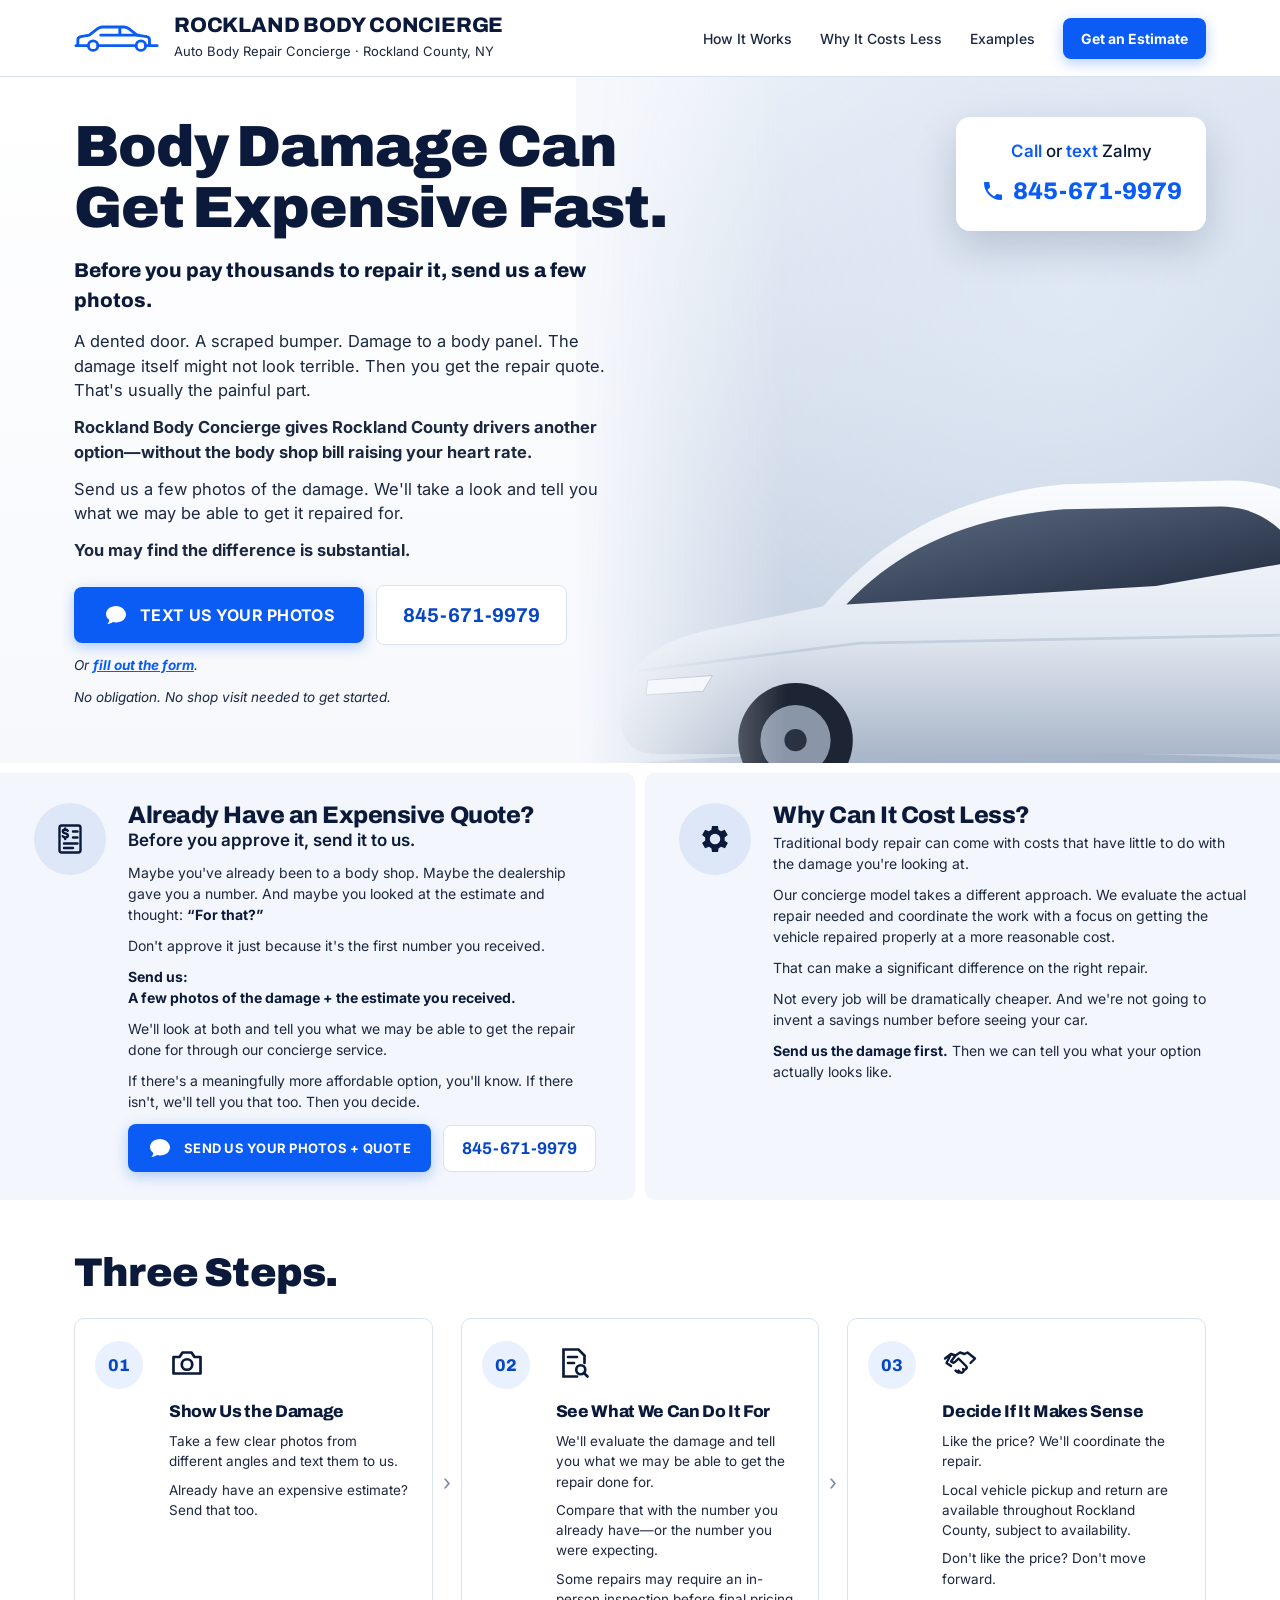
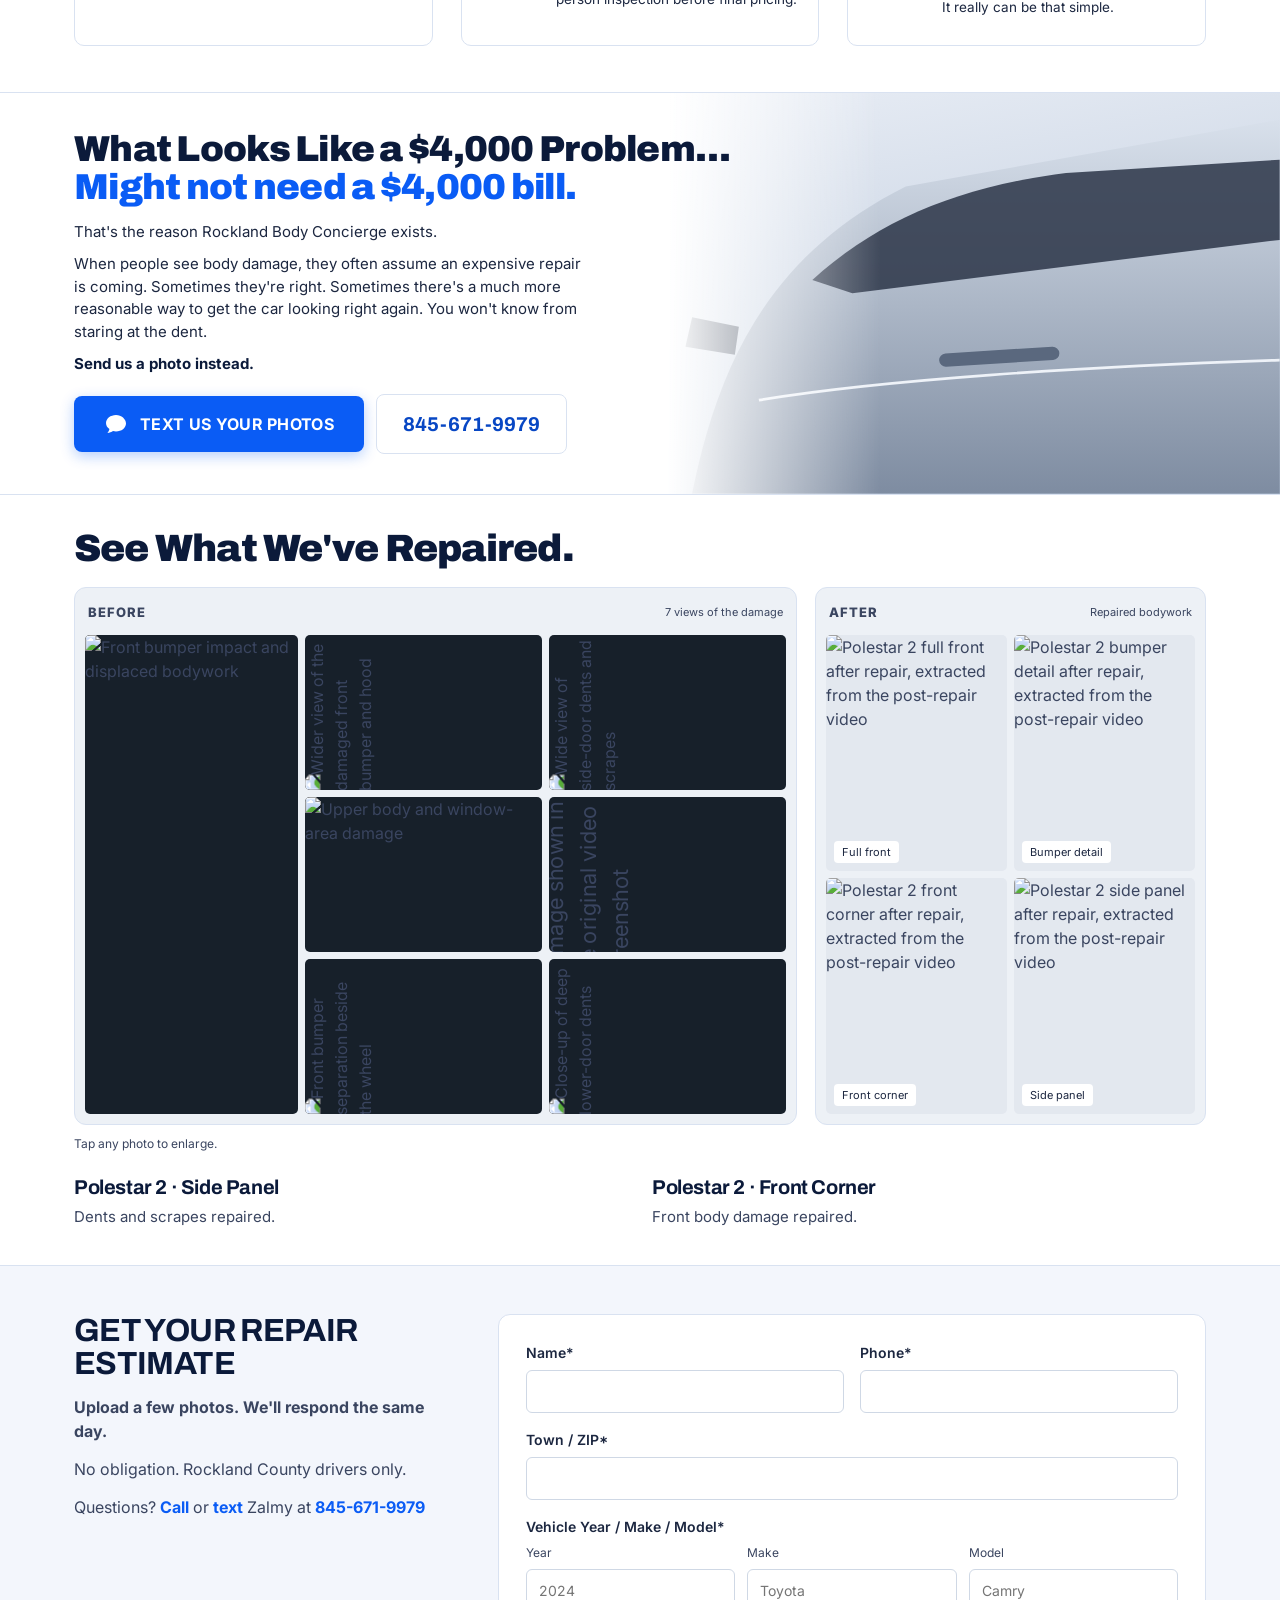
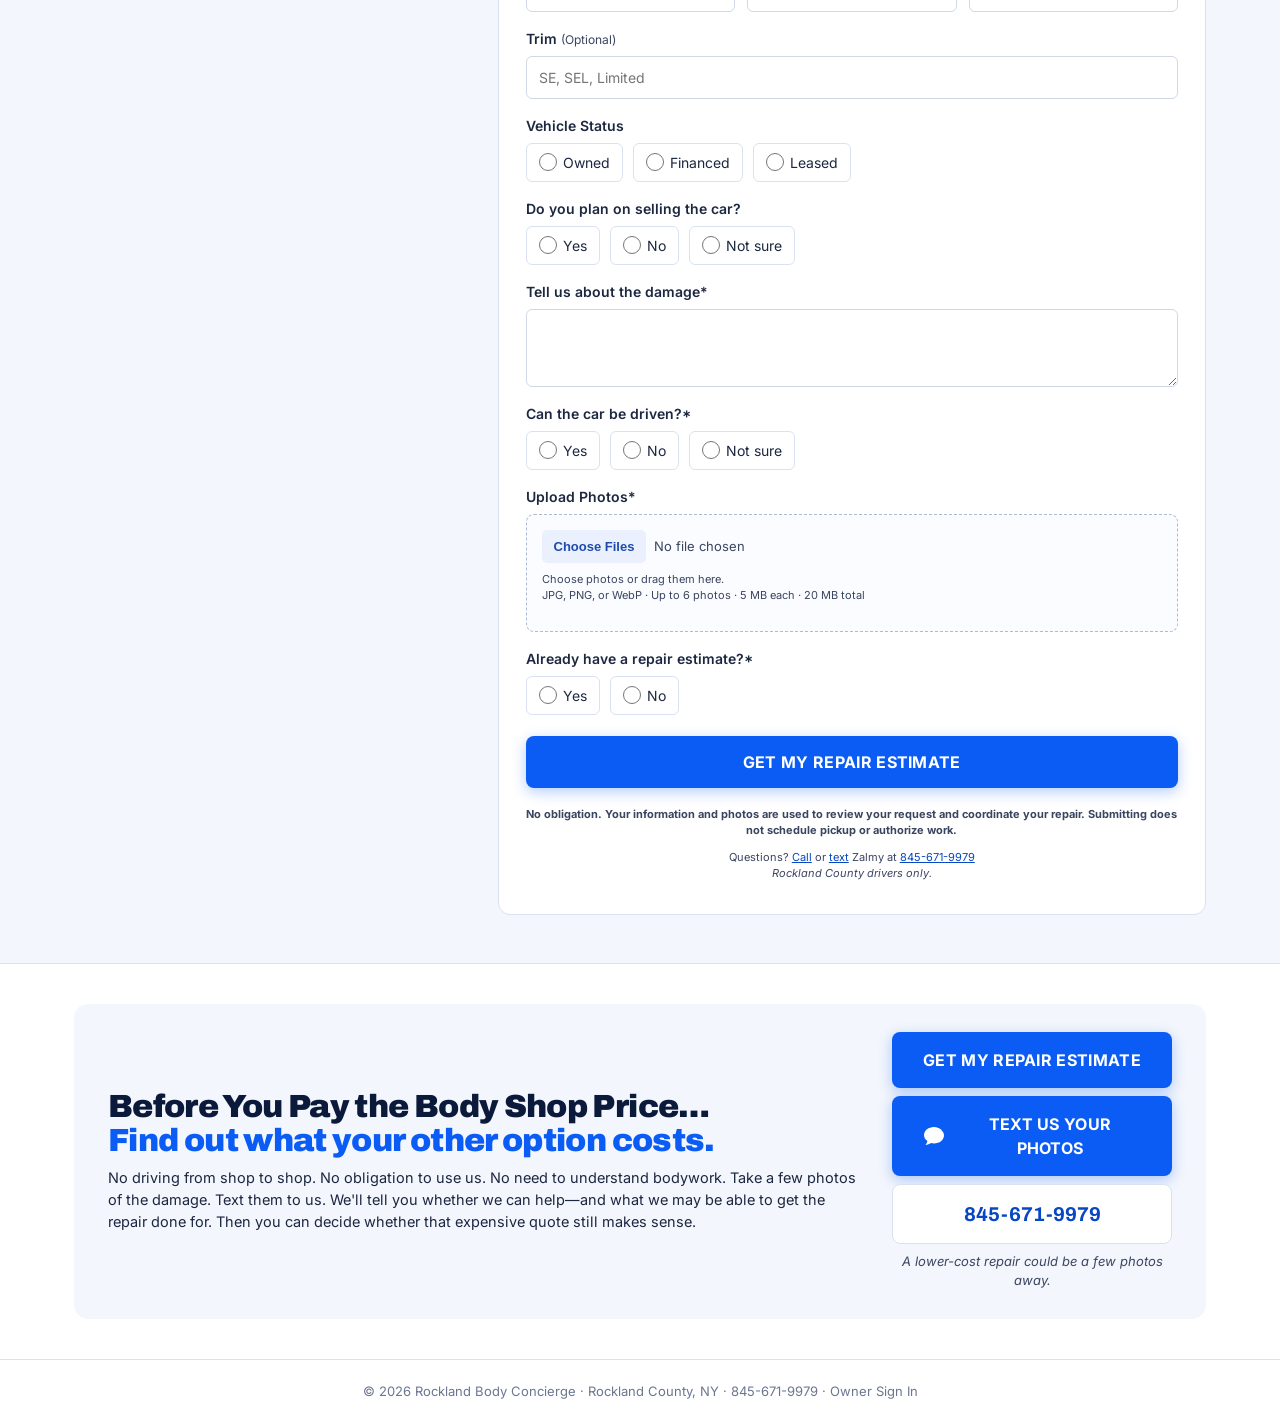
==== index.html @ a53616a2 "Add current quote, sale plans and timing, and lease end date to repair form" ====
<!doctype html>
<html lang="en">
<head>
<meta charset="utf-8">
<meta name="viewport" content="width=device-width, initial-scale=1">
<link rel="icon" type="image/svg+xml" href="/rockland-body-concierge-site/favicon.svg">
<title>Rockland Body Concierge | Auto Body Repair Concierge, Rockland County NY</title>
<meta name="description" content="Dented door or scraped bumper? Text Rockland Body Concierge a few photos and find out what your repair could cost through our concierge service. Rockland County, NY.">
<link rel="preconnect" href="https://fonts.googleapis.com">
<link href="https://fonts.googleapis.com/css2?family=Archivo:wght@700;800;900&family=Inter:wght@400;500;600;700&display=swap" rel="stylesheet">
<style>
  :root{
    --navy:#0b1a3a;
    --ink:#1c2740;
    --body:#3a4560;
    --blue:#0a5cf5;
    --blue-dark:#0847c4;
    --blue-soft:#eaf1fe;
    --panel:#f3f6fc;
    --line:#d9e2f1;
    --white:#ffffff;
    --radius:10px;
    --shadow:0 6px 24px rgba(11,26,58,.08);
  }
  *{box-sizing:border-box;margin:0;padding:0}
  html{scroll-behavior:smooth}
  body{font-family:Inter,system-ui,-apple-system,Segoe UI,Roboto,sans-serif;color:var(--body);background:var(--white);line-height:1.5;font-size:16px}
  h1,h2,h3{font-family:Archivo,Inter,sans-serif;color:var(--navy);letter-spacing:-.02em;line-height:1.05}
  a{color:inherit;text-decoration:none}
  .wrap{max-width:1180px;margin:0 auto;padding:0 24px}
  svg.i{width:1em;height:1em;flex:none}

  /* Buttons */
  .btns{display:flex;flex-wrap:wrap;gap:12px;align-items:center}
  .btn{display:inline-flex;align-items:center;justify-content:center;gap:12px;font-weight:700;border-radius:8px;transition:.15s ease;white-space:nowrap}
  .btn-primary{background:var(--blue);color:#fff;padding:16px 30px;font-size:16px;letter-spacing:.02em;text-transform:uppercase;box-shadow:0 4px 14px rgba(10,92,245,.3)}
  .btn-primary:hover{background:var(--blue-dark);transform:translateY(-1px)}
  .btn-primary svg{font-size:24px}
  .btn-ghost{background:#fff;color:var(--blue-dark);border:1.5px solid var(--line);padding:14px 26px;font-size:20px;font-family:Archivo,sans-serif}
  .btn-ghost:hover{border-color:var(--blue)}
  .btn-sm.btn-primary{padding:12px 20px;font-size:13px}
  .btn-sm.btn-ghost{padding:10px 18px;font-size:17px}

  /* Header */
  header{position:sticky;top:0;z-index:20;background:rgba(255,255,255,.96);backdrop-filter:blur(8px);border-bottom:1px solid var(--line)}
  .nav{display:flex;align-items:center;justify-content:space-between;height:76px}
  .brand{display:flex;align-items:center;gap:14px}
  .brand svg{width:86px;height:34px;color:var(--blue)}
  .brand b{display:block;font-family:Archivo,sans-serif;font-weight:800;font-size:21px;color:var(--navy);letter-spacing:-.01em;line-height:1.1}
  .brand small{font-size:13px;color:var(--ink)}
  .nav ul{display:flex;gap:28px;list-style:none;align-items:center;font-size:14px;font-weight:500;color:var(--ink)}
  .nav ul a:hover{color:var(--blue)}
  .nav .btn-primary{padding:10px 18px;font-size:14px;text-transform:none;letter-spacing:0}

  /* Hero */
  .hero{position:relative;overflow:hidden;background:linear-gradient(180deg,#fff 0%,#f6f8fc 100%)}
  .hero-art{position:absolute;inset:0 0 0 45%;background:
     radial-gradient(ellipse at 70% 30%,#dfe8f5 0%,transparent 60%),
     linear-gradient(160deg,#eef3fa 0%,#cfd9e8 55%,#b9c6d8 100%);}
  .hero-art::before{content:"";position:absolute;inset:0;background:linear-gradient(90deg,#f6f8fc 0%,rgba(246,248,252,0) 30%);z-index:2}
  .hero-art svg{position:absolute;right:-6%;bottom:-4%;width:105%;height:auto}
  .hero .wrap{position:relative;z-index:3;display:grid;grid-template-columns:1.1fr .9fr;gap:40px;padding-top:40px;padding-bottom:44px;align-items:start}
  .hero h1{font-size:clamp(38px,5vw,58px);font-weight:900;margin-bottom:16px}
  .hero .lead{font-family:Archivo,sans-serif;font-weight:800;font-size:20px;color:var(--navy);margin-bottom:14px}
  .hero p{font-size:16.5px;color:var(--ink);margin-bottom:12px;max-width:560px}
  .hero .btns{margin-top:22px}
  .fine{font-size:13.5px;font-style:italic;color:var(--body);margin-top:10px}
  .contact-card{justify-self:end;background:#fff;border-radius:14px;padding:10px 10px 18px;box-shadow:0 16px 40px rgba(11,26,58,.18);width:250px;text-align:center}
  .photo{aspect-ratio:1/1;border-radius:8px;background:linear-gradient(135deg,#e7ecf4,#cdd6e4);display:flex;align-items:center;justify-content:center;color:#7f8ca5;font-size:13px;overflow:hidden}
  .photo img{width:100%;height:100%;object-fit:cover}
  .contact-card p{margin:14px 0 2px;font-size:17px;font-weight:500;color:var(--navy)}
  .contact-card a{display:inline-flex;align-items:center;gap:8px;font-family:Archivo,sans-serif;font-weight:800;color:var(--blue);font-size:24px}

  /* Two panels */
  .duo{display:grid;grid-template-columns:1fr 1fr;gap:10px;padding:10px 0;background:#fff}
  .panel{background:var(--panel);padding:30px 34px 28px;display:grid;grid-template-columns:72px 1fr;gap:22px;border-radius:0 var(--radius) var(--radius) 0}
  .panel + .panel{border-radius:var(--radius) 0 0 var(--radius)}
  .badge{width:72px;height:72px;border-radius:50%;background:#dde7f8;display:flex;align-items:center;justify-content:center;color:var(--navy);font-size:36px}
  .panel h2{font-size:24px;font-weight:800;margin-bottom:4px}
  .panel h3{font-family:Inter,sans-serif;font-weight:600;font-size:17px;color:var(--navy);margin-bottom:12px;letter-spacing:0}
  .panel p{font-size:14px;color:var(--ink);margin-bottom:10px}
  .panel strong{color:var(--navy)}
  .panel .btns{margin-top:12px}

  /* Steps */
  .steps{padding:42px 0 46px;border-bottom:1px solid var(--line)}
  .steps h2{font-size:40px;font-weight:900;margin-bottom:24px}
  .step-row{display:grid;grid-template-columns:1fr 28px 1fr 28px 1fr;align-items:center}
  .chev{color:#7f8ca5;text-align:center;font-size:22px}
  .step{border:1.5px solid var(--line);border-radius:var(--radius);padding:22px 20px 20px;display:grid;grid-template-columns:60px 1fr;gap:14px;height:100%;background:#fff}
  .num{width:48px;height:48px;border-radius:50%;background:var(--blue-soft);color:var(--blue-dark);font-family:Archivo,sans-serif;font-weight:800;font-size:17px;display:flex;align-items:center;justify-content:center}
  .step .ico{font-size:36px;color:var(--navy);margin-bottom:8px}
  .step h3{font-size:17px;font-weight:800;margin-bottom:10px}
  .step p{font-size:13.5px;color:var(--ink);margin-bottom:8px}

  /* Big statement */
  .statement{position:relative;overflow:hidden;background:#fff}
  .statement-art{position:absolute;inset:0 0 0 52%;background:linear-gradient(170deg,#e8edf5 0%,#c7d2e2 60%,#a9b8cc 100%)}
  .statement-art::before{content:"";position:absolute;inset:0;background:linear-gradient(90deg,#fff 0%,rgba(255,255,255,0) 35%);z-index:2}
  .statement-art svg{position:absolute;right:0;bottom:0;height:100%;width:auto}
  .statement .wrap{position:relative;z-index:3;padding-top:38px;padding-bottom:40px}
  .statement h2{font-size:clamp(28px,3.4vw,36px);font-weight:900}
  .statement h2 span{display:block;color:var(--blue)}
  .statement .copy{max-width:520px;margin-top:14px}
  .statement p{font-size:15px;color:var(--ink);margin-bottom:10px}
  .statement .btns{margin-top:18px}

  /* Gallery */
  .gallery{padding:34px 0 36px;border-top:1px solid var(--line)}
  .gallery h2{font-size:38px;font-weight:900;margin-bottom:18px}
  .ba-grid{display:grid;grid-template-columns:1fr 1fr;gap:20px}
  .ba{border:1.5px solid var(--line);border-radius:var(--radius);padding:14px 14px 16px}
  .ba h3{font-family:Inter,sans-serif;font-size:15px;font-weight:700;letter-spacing:0;color:var(--navy)}
  .ba > p{font-size:14px;color:var(--ink);margin-bottom:10px}
  .ba-row{display:grid;grid-template-columns:1fr 40px 1fr;align-items:center}
  .slot{aspect-ratio:2.6/1;background:#d9dee6;border-radius:6px;display:flex;flex-direction:column;align-items:center;justify-content:center;gap:4px;color:#8a95a8;font-size:15px;letter-spacing:.05em;overflow:hidden}
  .slot svg{font-size:30px}
  .slot img{width:100%;height:100%;object-fit:cover}
  .ba-row .arrow{text-align:center;color:#7f8ca5;font-size:20px}

  /* Final CTA */
  .final{padding:0 0 40px}
  .final .box{background:var(--panel);border-radius:14px;padding:28px 34px;display:grid;grid-template-columns:1fr 280px;gap:30px;align-items:center}
  .final h2{font-size:clamp(26px,3vw,32px);font-weight:900}
  .final h2 span{display:block;color:var(--blue)}
  .final p{font-size:14.5px;color:var(--ink);margin-top:10px}
  .final .stack{display:flex;flex-direction:column;gap:8px;text-align:center}
  .final .stack .btn{width:100%}
  .final .stack small{font-style:italic;font-size:13px}

  footer{border-top:1px solid var(--line);padding:22px 0;font-size:13px;color:#6b7690;text-align:center}

  /* Responsive */
  @media (max-width:960px){
    .nav ul li:not(:last-child){display:none}
    .hero .wrap{grid-template-columns:1fr}
    .hero-art{inset:auto 0 0 0;height:300px;opacity:.6}
    .contact-card{justify-self:start;display:grid;grid-template-columns:110px 1fr;gap:14px;width:100%;max-width:420px;text-align:left;align-items:center;padding:10px}
    .contact-card p{margin-top:0}
    .duo{grid-template-columns:1fr}
    .panel,.panel + .panel{border-radius:var(--radius)}
    .step-row{grid-template-columns:1fr;gap:12px}
    .chev{transform:rotate(90deg)}
    .statement-art{opacity:.35;inset:0}
    .ba-grid{grid-template-columns:1fr}
    .final .box{grid-template-columns:1fr}
  }
  @media (max-width:560px){
    .wrap{padding:0 16px}
    .brand svg{width:56px}
    .brand b{font-size:17px}
    .brand small{font-size:11.5px}
    .panel{grid-template-columns:1fr;padding:24px 20px}
    .btns .btn{width:100%}
    .steps h2,.gallery h2{font-size:32px}
  }
.repair-frames{display:grid;grid-template-columns:1.85fr 1fr;gap:18px;align-items:stretch}.collage-frame{border:1px solid var(--line);border-radius:12px;overflow:hidden;background:#edf1f6;padding:10px}.frame-heading{display:flex;justify-content:space-between;align-items:center;padding:5px 3px 13px;font-size:13px;font-weight:800;letter-spacing:1px}.frame-heading span{font-size:11px;letter-spacing:0;font-weight:400;color:var(--body)}.damage-collage{display:grid;grid-template-columns:.9fr 1fr 1fr;grid-template-rows:repeat(3,155px);gap:7px}.damage-tile{display:block;position:relative;overflow:hidden;border-radius:5px;background:#17202a;container-type:size}.damage-tile img{width:100%;height:100%;object-fit:cover;display:block}.damage-main{grid-row:span 3}.damage-main img{object-position:center top}.sideways img{position:absolute;width:100cqh;height:100cqw;max-width:none;left:50%;top:50%;transform:translate(-50%,-50%) rotate(-90deg);object-fit:contain}.screenshot-tile img{object-fit:cover;transform:translate(-50%,-50%) rotate(-90deg) scale(1.36)}.after-collage{display:grid;grid-template-columns:1fr 1fr;grid-template-rows:1fr 1fr;gap:7px;height:479px}.after-tile{display:block;position:relative;min-height:0;overflow:hidden;border-radius:5px;background:#e3e8ef}.after-tile img{display:block;width:100%;height:100%;object-fit:contain}.after-tile span{position:absolute;bottom:8px;left:8px;background:#fff;padding:3px 8px;font-size:11px;border-radius:4px;color:var(--ink)}.gallery-tip{font-size:12px;margin:8px 0 0;color:var(--body)}
@media(max-width:800px){.repair-frames{grid-template-columns:1fr}.damage-collage{grid-template-rows:repeat(3,150px)}.after-collage{grid-template-columns:repeat(4,1fr);grid-template-rows:1fr;height:280px}}
@media(max-width:480px){.repair-frames{gap:12px}.collage-frame{padding:7px}.frame-heading{font-size:12px}.frame-heading span{font-size:10px}.damage-collage{grid-template-columns:.9fr 1fr;grid-template-rows:repeat(4,130px);gap:5px}.damage-main{grid-row:span 2}.after-collage{grid-template-columns:1fr 1fr;grid-template-rows:1fr 1fr;height:460px;gap:5px}}

.contact-card{padding:22px 18px;align-self:start}.contact-card .contact-action{display:inline;font-family:inherit;font-size:inherit;font-weight:600;color:var(--blue)}.contact-card p{margin:0 0 8px}.btn{white-space:normal;text-align:center}html{scroll-padding-top:90px}a:focus-visible{outline:3px solid #8bb5ff;outline-offset:4px}.gallery-tip{margin-top:10px}.hero .fine{font-size:13.5px}@media(max-width:960px){.contact-card{display:block;width:auto;max-width:100%;padding:16px 20px}}@media(max-width:560px){.nav{height:auto;min-height:76px;gap:10px;padding-top:12px;padding-bottom:12px}.nav .btn-primary{padding:9px 12px;font-size:12px}.brand{gap:8px}.brand b{font-size:15px}.brand small{font-size:10px}.brand svg{width:42px;flex-shrink:0}.hero-art{opacity:.2}.hero .wrap{gap:20px}}
.estimate-section{background:var(--panel);border-top:1px solid var(--line);border-bottom:1px solid var(--line);padding:35px 0}.estimate-section .form-layout{display:grid;grid-template-columns:.7fr 1.3fr;gap:42px;align-items:start}.estimate-section .form-intro{position:sticky;top:25px}.estimate-section .form-intro h2{font-size:32px}.estimate-section .form-intro a{color:var(--blue);font-weight:700}.estimate-section .form-card{background:#fff;border:1px solid var(--line);border-radius:12px;padding:27px}.estimate-section .grid{display:grid;grid-template-columns:1fr 1fr;gap:16px}.estimate-section .vehicle-grid{display:grid;grid-template-columns:1fr 1fr 1fr;gap:12px}.estimate-section .field{margin-bottom:16px}.estimate-section .grid .field,.estimate-section .vehicle-grid .field{margin:0}.estimate-section label,.estimate-section .field-label,.estimate-section legend{display:block;font-size:14px;font-weight:600;margin:0 0 7px;color:var(--ink)}.estimate-section .optional{font-size:12px;color:var(--body);font-weight:400}.estimate-section input[type=text],.estimate-section input[type=tel],.estimate-section input[type=number],.estimate-section textarea{display:block;width:100%;padding:10px 12px;border:1px solid #cfd8e5;border-radius:6px;background:white;font:inherit;font-size:14px;min-height:42px}.estimate-section textarea{resize:vertical;min-height:78px}.estimate-section fieldset{border:0;padding:0;margin:16px 0}.estimate-section .status{display:flex;gap:10px;flex-wrap:wrap}.estimate-section .status label{display:flex;align-items:center;gap:6px;border:1px solid var(--line);border-radius:6px;padding:8px 12px;font-weight:400;margin:0}.estimate-section .status input{accent-color:var(--blue)}.estimate-section .separator{height:1px;background:var(--line);margin:21px 0}.estimate-section .upload{border:1px dashed #acbcd4;border-radius:8px;padding:15px;background:#fafcff}.estimate-section .upload input{font:inherit;font-size:13px;max-width:100%}.estimate-section .upload input::file-selector-button{background:#eaf0fe;border:0;border-radius:5px;padding:9px 12px;color:#1d4cac;font-weight:700;cursor:pointer;margin-right:8px}.estimate-section .upload.dragging{background:#eaf0fe;border-color:var(--blue)}.estimate-section .upload .note{font-size:11px;margin-top:8px}.estimate-section .photo-preview{display:flex;gap:8px;flex-wrap:wrap;margin-top:12px}.estimate-section .photo-preview img{width:70px;height:60px;object-fit:cover;border-radius:5px}.estimate-section .form-card .btn{width:100%;margin:5px 0 8px}.estimate-section .privacy{text-align:center;font-size:11px;line-height:1.5;margin:5px 0}.estimate-section .error{color:#ac2323;font-size:13px}.estimate-section .preview-feedback{padding:14px;background:#eaf0fe;color:#234779;border-radius:7px;font-size:14px;margin-top:14px}
[hidden]{display:none!important}
.estimate-section{margin:0 0 40px;padding:48px 0}
.estimate-section .form-intro{top:100px}
.estimate-section .form-intro p{margin:14px 0}
.estimate-section .form-card{min-width:0}
.estimate-section .preview-feedback{margin:0 0 22px;line-height:1.6}
.estimate-section .preview-feedback a{text-decoration:underline}
.estimate-section .btn{border:0;cursor:pointer;font-family:inherit}
.estimate-section .privacy{margin-top:10px}
.estimate-section .privacy a{color:var(--blue-dark);text-decoration:underline}
.estimate-section input:focus-visible,.estimate-section textarea:focus-visible,.estimate-section button:focus-visible{outline:3px solid #8bb5ff;outline-offset:3px}
.estimate-section .status input{width:18px;height:18px}
@media(max-width:800px){.estimate-section .form-layout{grid-template-columns:1fr;gap:24px}.estimate-section .form-intro{position:static}.estimate-section .form-card{padding:22px}}
@media(max-width:480px){.estimate-section .grid,.estimate-section .vehicle-grid{grid-template-columns:1fr}.estimate-section .form-card{padding:18px}.estimate-section .form-intro h2{font-size:28px}}

.honeypot{position:absolute;left:-10000px;width:1px;height:1px;overflow:hidden}.estimate-section button:disabled{opacity:.65;cursor:wait}.estimate-section .preview-feedback.success{background:#e8f5eb;color:#194c29}
.repair-captions{display:grid;grid-template-columns:1fr 1fr;gap:24px;margin-top:24px}.repair-captions h3{font-size:20px;margin-bottom:8px}.repair-captions p{font-size:15px}@media(max-width:560px){.repair-captions{grid-template-columns:1fr;gap:18px}}
.estimate-section input[type=date]{display:block;width:100%;padding:10px 12px;border:1px solid #cfd8e5;border-radius:6px;background:white;font:inherit;font-size:14px;min-height:42px}
</style>
</head>
<body>

<!-- Reusable icons -->
<svg width="0" height="0" style="position:absolute" aria-hidden="true">
  <symbol id="chat" viewBox="0 0 24 24"><path fill="currentColor" d="M12 3C6.5 3 2 6.6 2 11c0 2.4 1.3 4.6 3.4 6.1-.2 1.4-.9 2.8-2 3.9 2.2 0 4.2-.8 5.6-1.9 1 .3 2 .4 3 .4 5.5 0 10-3.6 10-8S17.5 3 12 3z"/><circle cx="8" cy="11" r="1.3" fill="#fff"/><circle cx="12" cy="11" r="1.3" fill="#fff"/><circle cx="16" cy="11" r="1.3" fill="#fff"/></symbol>
  <symbol id="phone" viewBox="0 0 24 24"><path fill="currentColor" d="M6.6 10.8c1.4 2.8 3.8 5.1 6.6 6.6l2.2-2.2c.3-.3.7-.4 1-.2 1.1.4 2.3.6 3.6.6.6 0 1 .4 1 1V20c0 .6-.4 1-1 1C10.6 21 3 13.4 3 4c0-.6.4-1 1-1h3.5c.6 0 1 .4 1 1 0 1.3.2 2.5.6 3.6.1.3 0 .7-.2 1L6.6 10.8z"/></symbol>
  <symbol id="img" viewBox="0 0 24 24"><rect x="3" y="4" width="18" height="16" rx="1.5" fill="none" stroke="currentColor" stroke-width="1.8"/><circle cx="8.5" cy="9.5" r="1.8" fill="currentColor"/><path d="M4 18l5-5 3 3 3-4 5 6" fill="none" stroke="currentColor" stroke-width="1.8" stroke-linejoin="round"/></symbol>
</svg>

<header>
  <div class="wrap nav">
    <a href="#top" class="brand" aria-label="Rockland Body Concierge home">
      <svg viewBox="0 0 90 34" fill="none" stroke="currentColor" stroke-width="3" stroke-linecap="round" stroke-linejoin="round"><path d="M4 24v-5c0-2 1-3 3-3.5l9-1.5 9-7c1.5-1 3-1.5 5-1.5h22c2 0 3.5.5 5 1.5l9 7 10 1.5c2 .3 3 1.5 3 3.5v5"/><path d="M28 14h40M48 7v7"/><circle cx="20" cy="25" r="5"/><circle cx="70" cy="25" r="5"/><path d="M25 25h40M2 25h13M75 25h12"/></svg>
      <span><b>ROCKLAND BODY CONCIERGE</b><small>Auto Body Repair Concierge · Rockland County, NY</small></span>
    </a>
    <ul>
      <li><a href="#how">How It Works</a></li>
      <li><a href="#why">Why It Costs Less</a></li>
      <li><a href="#examples">Examples</a></li>
      <li><a class="btn btn-primary" href="#estimate">Get an Estimate</a></li>
    </ul>
  </div>
</header>

<main id="top">
  <!-- HERO -->
  <section class="hero">
    <div class="hero-art" aria-hidden="true">
      <svg viewBox="0 0 800 460">
        <defs>
          <linearGradient id="body" x1="0" y1="0" x2="0" y2="1"><stop offset="0" stop-color="#fbfcfe"/><stop offset=".55" stop-color="#e3e9f2"/><stop offset="1" stop-color="#aab7c9"/></linearGradient>
          <linearGradient id="glass" x1="0" y1="0" x2="1" y2="1"><stop offset="0" stop-color="#5d6c84"/><stop offset="1" stop-color="#1d273a"/></linearGradient>
        </defs>
        <ellipse cx="430" cy="440" rx="420" ry="22" fill="#7f8ca5" opacity=".35"/>
        <path d="M40 380 C40 330 70 300 140 285 L260 260 C320 190 400 140 520 128 L700 124 C760 124 800 150 820 200 L820 420 L80 420 C55 420 40 405 40 380Z" fill="url(#body)"/>
        <path d="M285 258 C340 200 410 165 520 155 L690 152 C730 152 760 175 780 210 L620 238 Z" fill="url(#glass)"/>
        <path d="M60 330 L300 300 L820 290" stroke="#c4cedd" stroke-width="3" fill="none"/>
        <circle cx="230" cy="405" r="62" fill="#1d2433"/><circle cx="230" cy="405" r="38" fill="#8a96a8"/><circle cx="230" cy="405" r="12" fill="#2a3242"/>
        <path d="M70 340 L140 335 L130 352 L68 356Z" fill="#f2f5fa" stroke="#9aa8bb"/>
      </svg>
    </div>
    <div class="wrap">
      <div>
        <h1>Body Damage Can Get Expensive Fast.</h1>
        <p class="lead">Before you pay thousands to repair it, send us a few photos.</p>
        <p>A dented door. A scraped bumper. Damage to a body panel. The damage itself might not look terrible. Then you get the repair quote. That's usually the painful part.</p>
        <p><strong>Rockland Body Concierge gives Rockland County drivers another option—without the body shop bill raising your heart rate.</strong></p>
        <p>Send us a few photos of the damage. We'll take a look and tell you what we may be able to get it repaired for.</p>
        <p><strong>You may find the difference is substantial.</strong></p>
        <div class="btns">
          <a class="btn btn-primary" href="sms:+18456719979"><svg class="i"><use href="#chat"/></svg>Text Us Your Photos</a>
          <a class="btn btn-ghost" href="tel:+18456719979">845-671-9979</a>
        </div>
        <p class="fine">Or <a href="#estimate" style="color:var(--blue);font-weight:700;text-decoration:underline">fill out the form</a>.</p>
        <p class="fine">No obligation. No shop visit needed to get started.</p>
      </div>
      <aside class="contact-card">
        <div>
          <p><a class="contact-action" href="tel:+18456719979">Call</a> or <a class="contact-action" href="sms:+18456719979">text</a> Zalmy</p>
          <a href="tel:+18456719979"><svg class="i"><use href="#phone"/></svg>845-671-9979</a>
        </div>
      </aside>
    </div>
  </section>

  <!-- TWO PANELS -->
  <section class="duo" id="why">
    <div class="panel">
      <div class="badge" aria-hidden="true">
        <svg class="i" viewBox="0 0 24 24" fill="none" stroke="currentColor" stroke-width="1.6" stroke-linecap="round"><rect x="5" y="3" width="14" height="18" rx="1.5"/><path d="M14 7h3M14 11h3M8 15h9M8 18h6"/><path d="M10.5 6.5c-.4-.6-1-.9-1.7-.9-1 0-1.6.6-1.6 1.3 0 1.8 3.4 1 3.4 2.8 0 .7-.7 1.3-1.7 1.3-.8 0-1.4-.3-1.8-.9M8.8 5v1M8.8 11v1"/></svg>
      </div>
      <div>
        <h2>Already Have an Expensive Quote?</h2>
        <h3>Before you approve it, send it to us.</h3>
        <p>Maybe you've already been to a body shop. Maybe the dealership gave you a number. And maybe you looked at the estimate and thought: <strong>“For that?”</strong></p>
        <p>Don't approve it just because it's the first number you received.</p>
        <p><strong>Send us:<br>A few photos of the damage + the estimate you received.</strong></p>
        <p>We'll look at both and tell you what we may be able to get the repair done for through our concierge service.</p>
        <p>If there's a meaningfully more affordable option, you'll know. If there isn't, we'll tell you that too. Then you decide.</p>
        <div class="btns">
          <a class="btn btn-primary btn-sm" href="sms:+18456719979"><svg class="i"><use href="#chat"/></svg>Send Us Your Photos + Quote</a>
          <a class="btn btn-ghost btn-sm" href="tel:+18456719979">845-671-9979</a>
        </div>
      </div>
    </div>
    <div class="panel">
      <div class="badge" aria-hidden="true">
        <svg class="i" viewBox="0 0 24 24"><path fill="currentColor" d="M19.4 13a7.5 7.5 0 0 0 0-2l2.1-1.6-2-3.5-2.5 1a7.3 7.3 0 0 0-1.7-1L15 3.3h-4l-.4 2.6a7.3 7.3 0 0 0-1.7 1l-2.5-1-2 3.5L6.5 11a7.5 7.5 0 0 0 0 2l-2.1 1.6 2 3.5 2.5-1c.5.4 1.1.7 1.7 1l.4 2.6h4l.4-2.6c.6-.3 1.2-.6 1.7-1l2.5 1 2-3.5L19.4 13zM13 15.5a3.5 3.5 0 1 1 0-7 3.5 3.5 0 0 1 0 7z" transform="translate(-1 0)"/></svg>
      </div>
      <div>
        <h2>Why Can It Cost Less?</h2>
        <p>Traditional body repair can come with costs that have little to do with the damage you're looking at.</p>
        <p>Our concierge model takes a different approach. We evaluate the actual repair needed and coordinate the work with a focus on getting the vehicle repaired properly at a more reasonable cost.</p>
        <p>That can make a significant difference on the right repair.</p>
        <p>Not every job will be dramatically cheaper. And we're not going to invent a savings number before seeing your car.</p>
        <p><strong>Send us the damage first.</strong> Then we can tell you what your option actually looks like.</p>
      </div>
    </div>
  </section>

  <!-- STEPS -->
  <section class="steps" id="how">
    <div class="wrap">
      <h2>Three Steps.</h2>
      <div class="step-row">
        <div class="step">
          <div class="num">01</div>
          <div>
            <div class="ico"><svg class="i" viewBox="0 0 24 24" fill="none" stroke="currentColor" stroke-width="1.8" stroke-linejoin="round"><path d="M3 8h4l2-3h6l2 3h4v11H3z"/><circle cx="12" cy="13" r="3.5"/></svg></div>
            <h3>Show Us the Damage</h3>
            <p>Take a few clear photos from different angles and text them to us.</p>
            <p>Already have an expensive estimate? Send that too.</p>
          </div>
        </div>
        <div class="chev" aria-hidden="true">›</div>
        <div class="step">
          <div class="num">02</div>
          <div>
            <div class="ico"><svg class="i" viewBox="0 0 24 24" fill="none" stroke="currentColor" stroke-width="1.8" stroke-linecap="round"><path d="M14 21H5V3h10l4 4v5"/><path d="M8 8h6M8 12h4"/><circle cx="16.5" cy="16.5" r="3"/><path d="M18.7 18.7L21 21"/></svg></div>
            <h3>See What We Can Do It For</h3>
            <p>We'll evaluate the damage and tell you what we may be able to get the repair done for.</p>
            <p>Compare that with the number you already have—or the number you were expecting.</p>
            <p>Some repairs may require an in-person inspection before final pricing.</p>
          </div>
        </div>
        <div class="chev" aria-hidden="true">›</div>
        <div class="step">
          <div class="num">03</div>
          <div>
            <div class="ico"><svg class="i" viewBox="0 0 24 24" fill="none" stroke="currentColor" stroke-width="1.6" stroke-linejoin="round" stroke-linecap="round"><path d="M2 9l4-3 3 1 3-2 3 1 2-1 5 4-3 3"/><path d="M6 6l-3 6 3 2M9 7l-3 4c1 1 2 1 3 0l2-2 5 5c.6.6.6 1.4 0 2s-1.4.6-2 0M14 16c.6.6.6 1.4 0 2s-1.4.6-2 0l-1-1M12 18c-.5.5-1.3.5-1.8 0L9 17"/></svg></div>
            <h3>Decide If It Makes Sense</h3>
            <p>Like the price? We'll coordinate the repair.</p>
            <p>Local vehicle pickup and return are available throughout Rockland County, subject to availability.</p>
            <p>Don't like the price? Don't move forward.</p>
            <p>It really can be that simple.</p>
          </div>
        </div>
      </div>
    </div>
  </section>

  <!-- STATEMENT -->
  <section class="statement">
    <div class="statement-art" aria-hidden="true">
      <svg viewBox="0 0 500 300" preserveAspectRatio="xMaxYMax slice">
        <defs><linearGradient id="door" x1="0" y1="0" x2="0" y2="1"><stop offset="0" stop-color="#d8e0eb"/><stop offset="1" stop-color="#7e8ca1"/></linearGradient></defs>
        <path d="M60 300 C80 200 120 120 220 70 L500 20 L500 300Z" fill="url(#door)"/>
        <path d="M150 140 C200 95 260 70 340 60 L500 50 L500 110 L180 150Z" fill="#2c3648" opacity=".85"/>
        <path d="M250 200 L330 195" stroke="#5a687e" stroke-width="10" stroke-linecap="round"/>
        <path d="M110 230 C200 215 350 205 500 200" stroke="#eef2f8" stroke-width="2" fill="none"/>
        <path d="M95 175 L60 168 L55 190 L92 196Z" fill="#3a4558"/>
      </svg>
    </div>
    <div class="wrap">
      <h2>What Looks Like a $4,000 Problem…<span>Might not need a $4,000 bill.</span></h2>
      <div class="copy">
        <p>That's the reason Rockland Body Concierge exists.</p>
        <p>When people see body damage, they often assume an expensive repair is coming. Sometimes they're right. Sometimes there's a much more reasonable way to get the car looking right again. You won't know from staring at the dent.</p>
        <p><strong style="color:var(--navy)">Send us a photo instead.</strong></p>
        <div class="btns">
          <a class="btn btn-primary" href="sms:+18456719979"><svg class="i"><use href="#chat"/></svg>Text Us Your Photos</a>
          <a class="btn btn-ghost" href="tel:+18456719979">845-671-9979</a>
        </div>
      </div>
    </div>
  </section>

  <!-- GALLERY -->
  <section class="gallery" id="examples">
    <div class="wrap">
      <h2>See What We've Repaired.</h2>
<div class="repair-frames"><div class="collage-frame"><div class="frame-heading">BEFORE <span>7 views of the damage</span></div><div class="damage-collage"><a class="damage-tile damage-main" href="/rockland-body-concierge-site/assets/repairs/polestar-before-front-impact.jpg" target="_blank" rel="noopener" aria-label="Enlarge: Front bumper impact and displaced bodywork"><img src="/rockland-body-concierge-site/assets/repairs/polestar-before-front-impact.jpg" alt="Front bumper impact and displaced bodywork" loading="lazy" width="709" height="1536"></a><a class="damage-tile sideways" href="/rockland-body-concierge-site/assets/repairs/polestar-before-front-wide.jpg" target="_blank" rel="noopener" aria-label="Enlarge: Wider view of the damaged front bumper and hood"><img src="/rockland-body-concierge-site/assets/repairs/polestar-before-front-wide.jpg" alt="Wider view of the damaged front bumper and hood" loading="lazy" width="709" height="1536"></a><a class="damage-tile sideways" href="/rockland-body-concierge-site/assets/repairs/polestar-before-door-wide.jpg" target="_blank" rel="noopener" aria-label="Enlarge: Wide view of side-door dents and scrapes"><img src="/rockland-body-concierge-site/assets/repairs/polestar-before-door-wide.jpg" alt="Wide view of side-door dents and scrapes" loading="lazy" width="709" height="1536"></a><a class="damage-tile" href="/rockland-body-concierge-site/assets/repairs/polestar-before-upper-body.jpg" target="_blank" rel="noopener" aria-label="Enlarge: Upper body and window-area damage"><img src="/rockland-body-concierge-site/assets/repairs/polestar-before-upper-body.jpg" alt="Upper body and window-area damage" loading="lazy" width="709" height="1536"></a><a class="damage-tile sideways screenshot-tile" href="/rockland-body-concierge-site/assets/repairs/polestar-before-front-context.jpg" target="_blank" rel="noopener" aria-label="Enlarge: Front-corner damage shown in the original video screenshot"><img src="/rockland-body-concierge-site/assets/repairs/polestar-before-front-context.jpg" alt="Front-corner damage shown in the original video screenshot" loading="lazy" width="709" height="1536"></a><a class="damage-tile sideways" href="/rockland-body-concierge-site/assets/repairs/polestar-before-front-wheel.jpg" target="_blank" rel="noopener" aria-label="Enlarge: Front bumper separation beside the wheel"><img src="/rockland-body-concierge-site/assets/repairs/polestar-before-front-wheel.jpg" alt="Front bumper separation beside the wheel" loading="lazy" width="709" height="1536"></a><a class="damage-tile sideways" href="/rockland-body-concierge-site/assets/repairs/polestar-before-door-close.jpg" target="_blank" rel="noopener" aria-label="Enlarge: Close-up of deep lower-door dents"><img src="/rockland-body-concierge-site/assets/repairs/polestar-before-door-close.jpg" alt="Close-up of deep lower-door dents" loading="lazy" width="709" height="1536"></a></div></div><div class="collage-frame"><div class="frame-heading">AFTER <span>Repaired bodywork</span></div><div class="after-collage"><a class="after-tile" href="/rockland-body-concierge-site/assets/repairs/polestar-after-front-full.webp" target="_blank" rel="noopener"><img src="/rockland-body-concierge-site/assets/repairs/polestar-after-front-full.webp" alt="Polestar 2 full front after repair, extracted from the post-repair video" loading="lazy"><span>Full front</span></a><a class="after-tile" href="/rockland-body-concierge-site/assets/repairs/polestar-after-bumper-detail.webp" target="_blank" rel="noopener"><img src="/rockland-body-concierge-site/assets/repairs/polestar-after-bumper-detail.webp" alt="Polestar 2 bumper detail after repair, extracted from the post-repair video" loading="lazy"><span>Bumper detail</span></a><a class="after-tile" href="/rockland-body-concierge-site/assets/repairs/polestar-after-front-corner.webp" target="_blank" rel="noopener"><img src="/rockland-body-concierge-site/assets/repairs/polestar-after-front-corner.webp" alt="Polestar 2 front corner after repair, extracted from the post-repair video" loading="lazy"><span>Front corner</span></a><a class="after-tile" href="/rockland-body-concierge-site/assets/repairs/polestar-door-after.webp" target="_blank" rel="noopener"><img src="/rockland-body-concierge-site/assets/repairs/polestar-door-after.webp" alt="Polestar 2 side panel after repair, extracted from the post-repair video" loading="lazy"><span>Side panel</span></a></div></div></div><p class="gallery-tip">Tap any photo to enlarge.</p><div class="repair-captions"><div><h3>Polestar 2 · Side Panel</h3><p>Dents and scrapes repaired.</p></div><div><h3>Polestar 2 · Front Corner</h3><p>Front body damage repaired.</p></div></div>
    </div>
  </section>

<section class="estimate-section" id="estimate"><div class="form-layout wrap"><div class="form-intro"><h2>GET YOUR REPAIR ESTIMATE</h2><p><strong>Upload a few photos. We'll respond the same day.</strong></p><p class="note">No obligation. Rockland County drivers only.</p><p class="note">Questions? <a href="tel:+18456719979">Call</a> or <a href="sms:+18456719979">text</a> Zalmy at <a href="tel:+18456719979">845-671-9979</a></p></div><form class="form-card" id="estimate-form" onsubmit="return false">
<noscript><p>Please enable JavaScript to send this form, or call/text Zalmy at 845-671-9979.</p></noscript><div class="grid"><div class="field"><label for="name">Name*</label><input id="name" name="name" type="text" autocomplete="name" required maxlength="100"></div><div class="field"><label for="estimate-phone">Phone*</label><input id="estimate-phone" name="phone" type="tel" autocomplete="tel" required minlength="7" maxlength="30"></div></div><div class="field" style="margin-top:16px"><label for="town">Town / ZIP*</label><input id="town" name="town" type="text" autocomplete="address-level2" required maxlength="100"></div><div class="field-label">Vehicle Year / Make / Model*</div><div class="vehicle-grid"><div class="field"><label class="optional" for="year">Year</label><input id="year" name="year" type="number" min="1900" max="2027" required placeholder="2024"></div><div class="field"><label class="optional" for="make">Make</label><input id="make" name="make" type="text" required maxlength="80" placeholder="Toyota"></div><div class="field"><label class="optional" for="model">Model</label><input id="model" name="model" type="text" required maxlength="80" placeholder="Camry"></div></div><div class="field" style="margin-top:16px"><label for="trim">Trim <span class="optional">(Optional)</span></label><input id="trim" name="trim" type="text" placeholder="SE, SEL, Limited" maxlength="80"></div>
<fieldset><legend>Vehicle Status</legend><div class="status"><label><input type="radio" name="vehicleStatus" value="owned">Owned</label><label><input type="radio" name="vehicleStatus" value="financed">Financed</label><label><input type="radio" name="vehicleStatus" value="leased">Leased</label></div></fieldset><div class="field" id="lease-field" hidden><label for="leaseEnd">When does your lease end?</label><input id="leaseEnd" name="leaseEnd" type="date" disabled></div><fieldset><legend>Do you plan on selling the car?</legend><div class="status"><label><input type="radio" name="plansToSell" value="yes">Yes</label><label><input type="radio" name="plansToSell" value="no">No</label><label><input type="radio" name="plansToSell" value="unsure">Not sure</label></div></fieldset><div class="field" id="sale-field" hidden><label for="saleTiming">In how long do you plan to sell it?</label><input id="saleTiming" name="saleTiming" type="text" placeholder="e.g. 3 months, next year" maxlength="80" disabled></div><div class="field"><label for="damage">Tell us about the damage*</label><textarea id="damage" name="damage" required minlength="5" maxlength="2700"></textarea></div>
<fieldset><legend>Can the car be driven?*</legend><div class="status"><label><input type="radio" name="drivable" value="yes" required>Yes</label><label><input type="radio" name="drivable" value="no">No</label><label><input type="radio" name="drivable" value="unsure">Not sure</label></div></fieldset><div class="field"><label for="photos">Upload Photos*</label><div class="upload" id="photo-zone"><input id="photos" name="photos" type="file" accept="image/jpeg,image/png,image/webp" multiple required aria-describedby="photo-help"><p class="note" id="photo-help">Choose photos or drag them here.<br>JPG, PNG, or WebP · Up to 6 photos · 5 MB each · 20 MB total</p><div class="photo-preview" id="photo-preview"></div></div></div><fieldset><legend>Already have a repair estimate?*</legend><div class="status"><label><input type="radio" name="hasQuote" value="yes" required>Yes</label><label><input type="radio" name="hasQuote" value="no">No</label></div></fieldset><div id="quote-fields" hidden><div class="field"><label for="quoteAmount">Current quote amount ($)*</label><input id="quoteAmount" name="quoteAmount" type="number" min="0" max="1000000" step="0.01" inputmode="decimal" placeholder="e.g. 4000" disabled></div><div class="field"><label for="existingEstimate">Upload your estimate <span class="optional">(Optional)</span></label><div class="upload"><input id="existingEstimate" name="existingEstimate" type="file" disabled accept="image/jpeg,image/png,image/webp"><p class="note">Upload a photo or screenshot of your estimate (JPG, PNG, or WebP). Up to 6 images and 20 MB total across both uploads; 5 MB per image.</p></div></div></div><div class="honeypot" aria-hidden="true"><label for="website">Website</label><input id="website" name="website" type="text" tabindex="-1" autocomplete="off"></div><p id="file-error" class="error" role="alert" hidden></p><button class="btn btn-primary" type="submit">GET MY REPAIR ESTIMATE</button><p class="privacy"><strong>No obligation. Your information and photos are used to review your request and coordinate your repair. Submitting does not schedule pickup or authorize work.</strong></p><p class="privacy">Questions? <a href="tel:+18456719979">Call</a> or <a href="sms:+18456719979">text</a> Zalmy at <a href="tel:+18456719979">845-671-9979</a><br><em>Rockland County drivers only.</em></p><div class="preview-feedback" id="submit-feedback" role="status" tabindex="-1" hidden></div>
</form></div></section>

  <!-- FINAL CTA -->
  <section class="final">
    <div class="wrap">
      <div class="box">
        <div>
          <h2>Before You Pay the Body Shop Price…<span>Find out what your other option costs.</span></h2>
          <p>No driving from shop to shop. No obligation to use us. No need to understand bodywork. Take a few photos of the damage. Text them to us. We'll tell you whether we can help—and what we may be able to get the repair done for. Then you can decide whether that expensive quote still makes sense.</p>
        </div>
        <div class="stack">
          <a class="btn btn-primary" href="#estimate">Get My Repair Estimate</a>
          <a class="btn btn-primary" href="sms:+18456719979"><svg class="i"><use href="#chat"/></svg>Text Us Your Photos</a>
          <a class="btn btn-ghost" href="tel:+18456719979">845-671-9979</a>
          <small>A lower-cost repair could be a few photos away.</small>
        </div>
      </div>
    </div>
  </section>
</main>

<footer>
  <div class="wrap">© 2026 Rockland Body Concierge · Rockland County, NY · <a href="tel:+18456719979">845-671-9979</a> · <a href="https://rockland-body-backend.zalmy-c63.workers.dev/owner">Owner Sign In</a></div>
</footer>

<script>
const form=document.getElementById('estimate-form'),photos=document.getElementById('photos'),estimate=document.getElementById('existingEstimate'),fileError=document.getElementById('file-error'),previews=document.getElementById('photo-preview'),feedback=document.getElementById('submit-feedback'),submit=form.querySelector('button[type="submit"]');
const allowedTypes=['image/jpeg','image/png','image/webp'];
let previewUrls=[],busy=false,requestId=crypto.randomUUID();
document.getElementById('year').max=String(new Date().getFullYear()+1);
function setLeaseState(){const leased=form.elements.vehicleStatus.value==='leased';document.getElementById('lease-field').hidden=!leased;document.getElementById('leaseEnd').disabled=!leased;}
function setSaleState(){const selling=form.elements.plansToSell.value==='yes';document.getElementById('sale-field').hidden=!selling;document.getElementById('saleTiming').disabled=!selling;}
function setQuoteState(){const hasQuote=form.elements.hasQuote.value==='yes';document.getElementById('quote-fields').hidden=!hasQuote;document.getElementById('quoteAmount').disabled=!hasQuote;document.getElementById('quoteAmount').required=hasQuote;estimate.disabled=!hasQuote;}
function setFormState(){setLeaseState();setSaleState();setQuoteState();}
form.addEventListener('change',e=>{if(e.target.name==='vehicleStatus')setLeaseState();if(e.target.name==='plansToSell')setSaleState();if(e.target.name==='hasQuote'){setQuoteState();checkPhotos();}});
function estimateFiles(){return form.elements.hasQuote.value==='yes'?Array.from(estimate.files):[];}
function checkPhotos(){
 const damageFiles=Array.from(photos.files),files=[...damageFiles,...estimateFiles()];
 const invalid=files.length>6||files.some(f=>f.size>5*1024*1024||!allowedTypes.includes(f.type))||files.reduce((n,f)=>n+f.size,0)>20*1024*1024;
 const message=invalid?'Choose up to 6 JPG, PNG, or WebP images in total, under 5 MB each and 20 MB combined.':'';
 fileError.textContent=message;fileError.hidden=!invalid;photos.setCustomValidity(message);
 previewUrls.forEach(URL.revokeObjectURL);previewUrls=[];previews.replaceChildren();
 if(!invalid)damageFiles.forEach(f=>{const img=document.createElement('img'),url=URL.createObjectURL(f);previewUrls.push(url);img.src=url;img.alt='Selected damage photo';previews.append(img);});
 return !invalid;
}
photos.addEventListener('change',checkPhotos);
estimate.addEventListener('change',()=>{if(estimate.files.length)form.querySelector('[name="hasQuote"][value="yes"]').checked=true;setQuoteState();checkPhotos();});
const zone=document.getElementById('photo-zone');
zone.addEventListener('dragover',e=>{e.preventDefault();if(!busy)zone.classList.add('dragging');});
zone.addEventListener('dragleave',()=>zone.classList.remove('dragging'));
zone.addEventListener('drop',e=>{e.preventDefault();zone.classList.remove('dragging');if(!busy){photos.files=e.dataTransfer.files;checkPhotos();}});
const phone=document.getElementById('estimate-phone');
phone.addEventListener('input',()=>phone.setCustomValidity(phone.value.replace(/\D/g,'').length<7?'Please enter a valid phone number.':''));
function buildRequest(){
 const data=new FormData();
 for(const key of ['name','phone','town','year','make','model','drivable','hasQuote','website'])data.set(key,form.elements[key].value.trim());
 data.set('email','');data.set('requestId',requestId);
 const details=[form.elements.damage.value.trim()];
 if(form.elements.trim.value.trim())details.push('Vehicle trim: '+form.elements.trim.value.trim());
 if(form.elements.vehicleStatus.value)details.push('Vehicle status: '+form.elements.vehicleStatus.value);
 if(form.elements.vehicleStatus.value==='leased'&&form.elements.leaseEnd.value)details.push('Lease end date: '+form.elements.leaseEnd.value);
 if(form.elements.plansToSell.value)details.push('Plans to sell the car: '+form.elements.plansToSell.value);
 if(form.elements.plansToSell.value==='yes'&&form.elements.saleTiming.value.trim())details.push('Planned sale timing: '+form.elements.saleTiming.value.trim());
 if(estimateFiles().length){data.set('hasQuote','yes');details.push('An existing repair estimate is attached as the final image.');}
 data.set('damage',details.join('\n'));data.set('quoteAmount',form.elements.hasQuote.value==='yes'?form.elements.quoteAmount.value:'');
 Array.from(photos.files).forEach(file=>data.append('photos',file));
 estimateFiles().forEach(file=>data.append('photos',file));
 return data;
}
form.addEventListener('submit',async e=>{
 e.preventDefault();if(busy||!checkPhotos()||!form.reportValidity())return;
 const data=buildRequest();busy=true;submit.disabled=true;submit.textContent='Uploading…';feedback.hidden=true;
 const controls=Array.from(form.querySelectorAll('input,textarea'));const previous=controls.map(el=>el.disabled);controls.forEach(el=>el.disabled=true);
 try{
  await new Promise((resolve,reject)=>{
   const xhr=new XMLHttpRequest();xhr.open('POST','https://rockland-body-backend.zalmy-c63.workers.dev/api/requests');xhr.timeout=90000;
   xhr.upload.onprogress=e=>{if(e.lengthComputable)submit.textContent=e.loaded===e.total?'Saving your request…':'Uploading '+Math.round(e.loaded/e.total*100)+'%';};
   xhr.onerror=()=>reject(new Error('We could not connect. Your details are still here—please try again or call/text 845-671-9979.'));
   xhr.ontimeout=()=>reject(new Error('That took longer than expected. Please retry; your details are still here.'));
   xhr.onload=()=>{let result;try{result=JSON.parse(xhr.responseText);}catch{reject(new Error('We could not save your request. Please try again or call/text 845-671-9979.'));return;}if(xhr.status>=200&&xhr.status<300&&result.id)resolve();else reject(new Error(result.error||'We could not save your request. Please try again.'));};
   xhr.send(data);
  });
  form.reset();requestId=crypto.randomUUID();checkPhotos();feedback.classList.add('success');feedback.textContent='Your request is in. Zalmy will contact you to discuss your repair and price. Pickup and repairs will only be arranged after you approve.';
 }catch(error){feedback.classList.remove('success');feedback.textContent=error.message||'Unable to send. Please call or text 845-671-9979.';}
 finally{controls.forEach((el,i)=>el.disabled=previous[i]);setFormState();busy=false;submit.disabled=false;submit.textContent='GET MY REPAIR ESTIMATE';feedback.hidden=false;feedback.focus();}
});
setFormState();
</script>
</body>
</html>
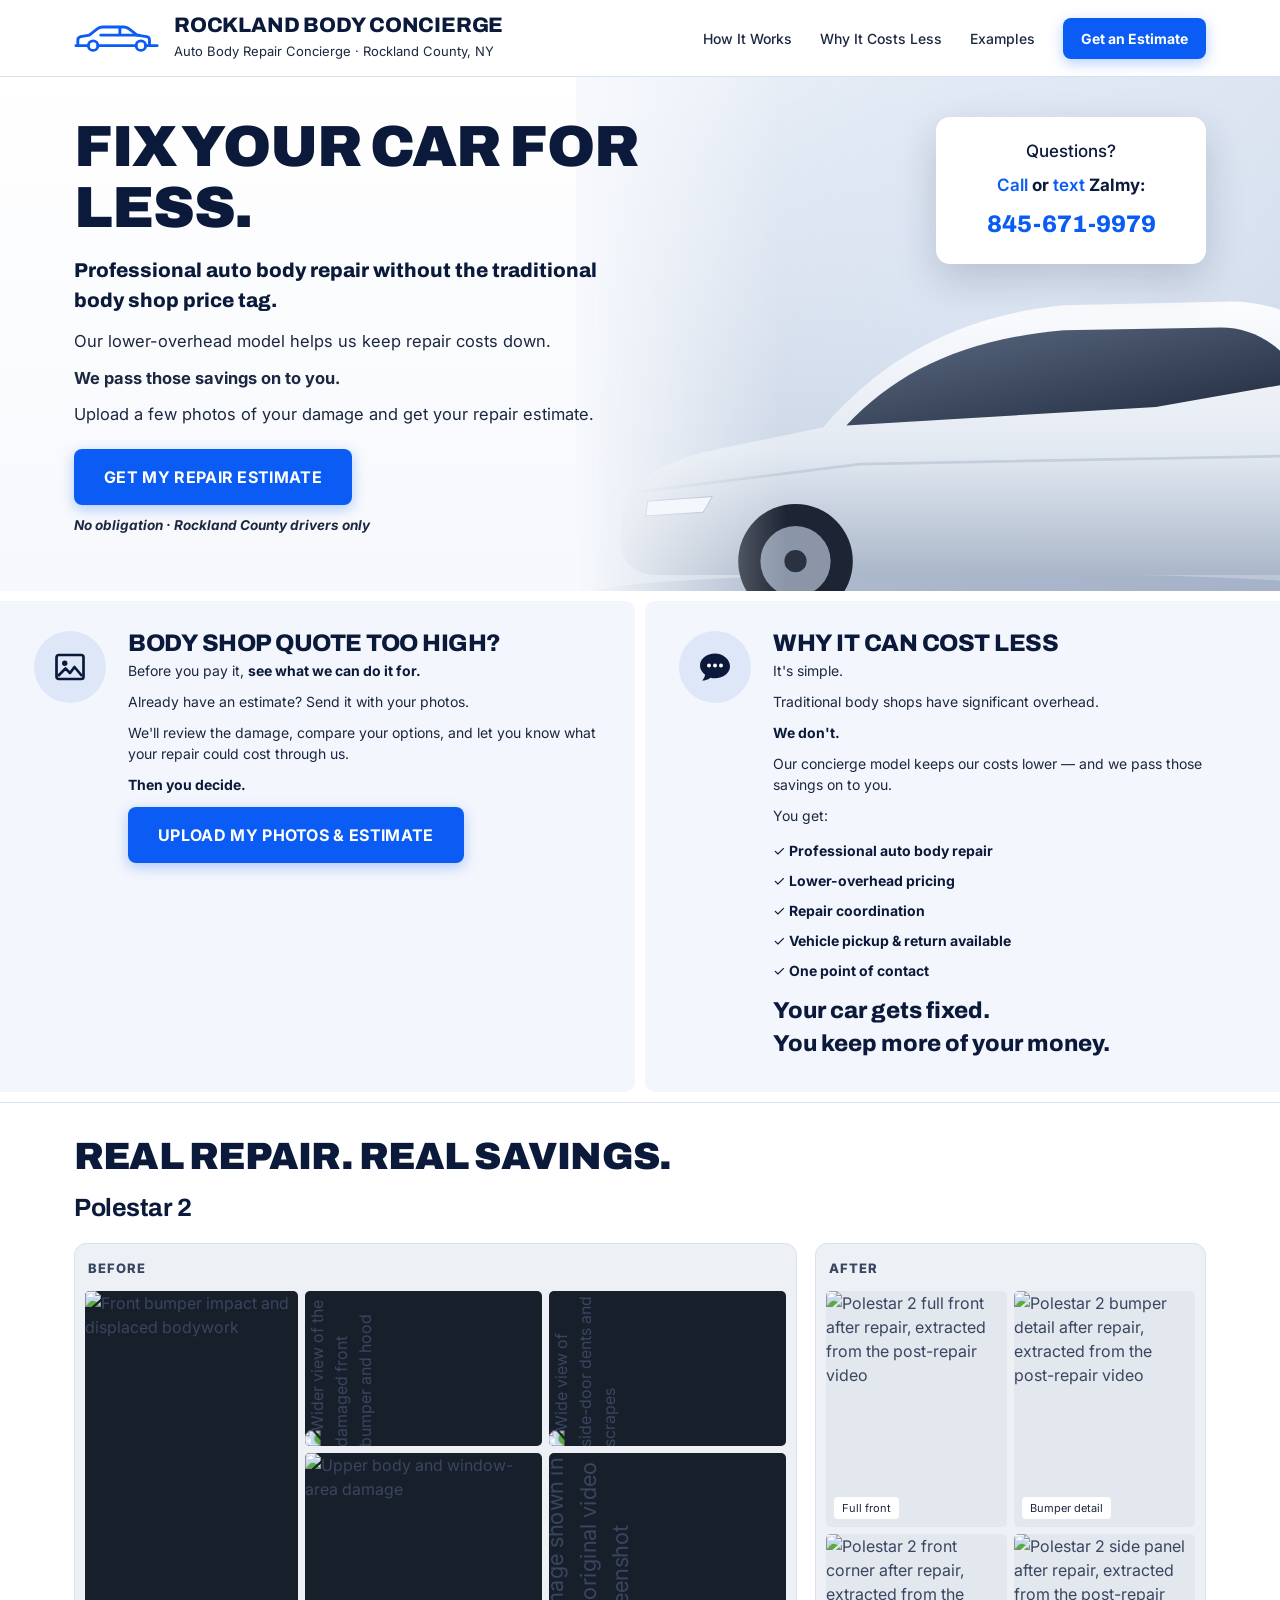
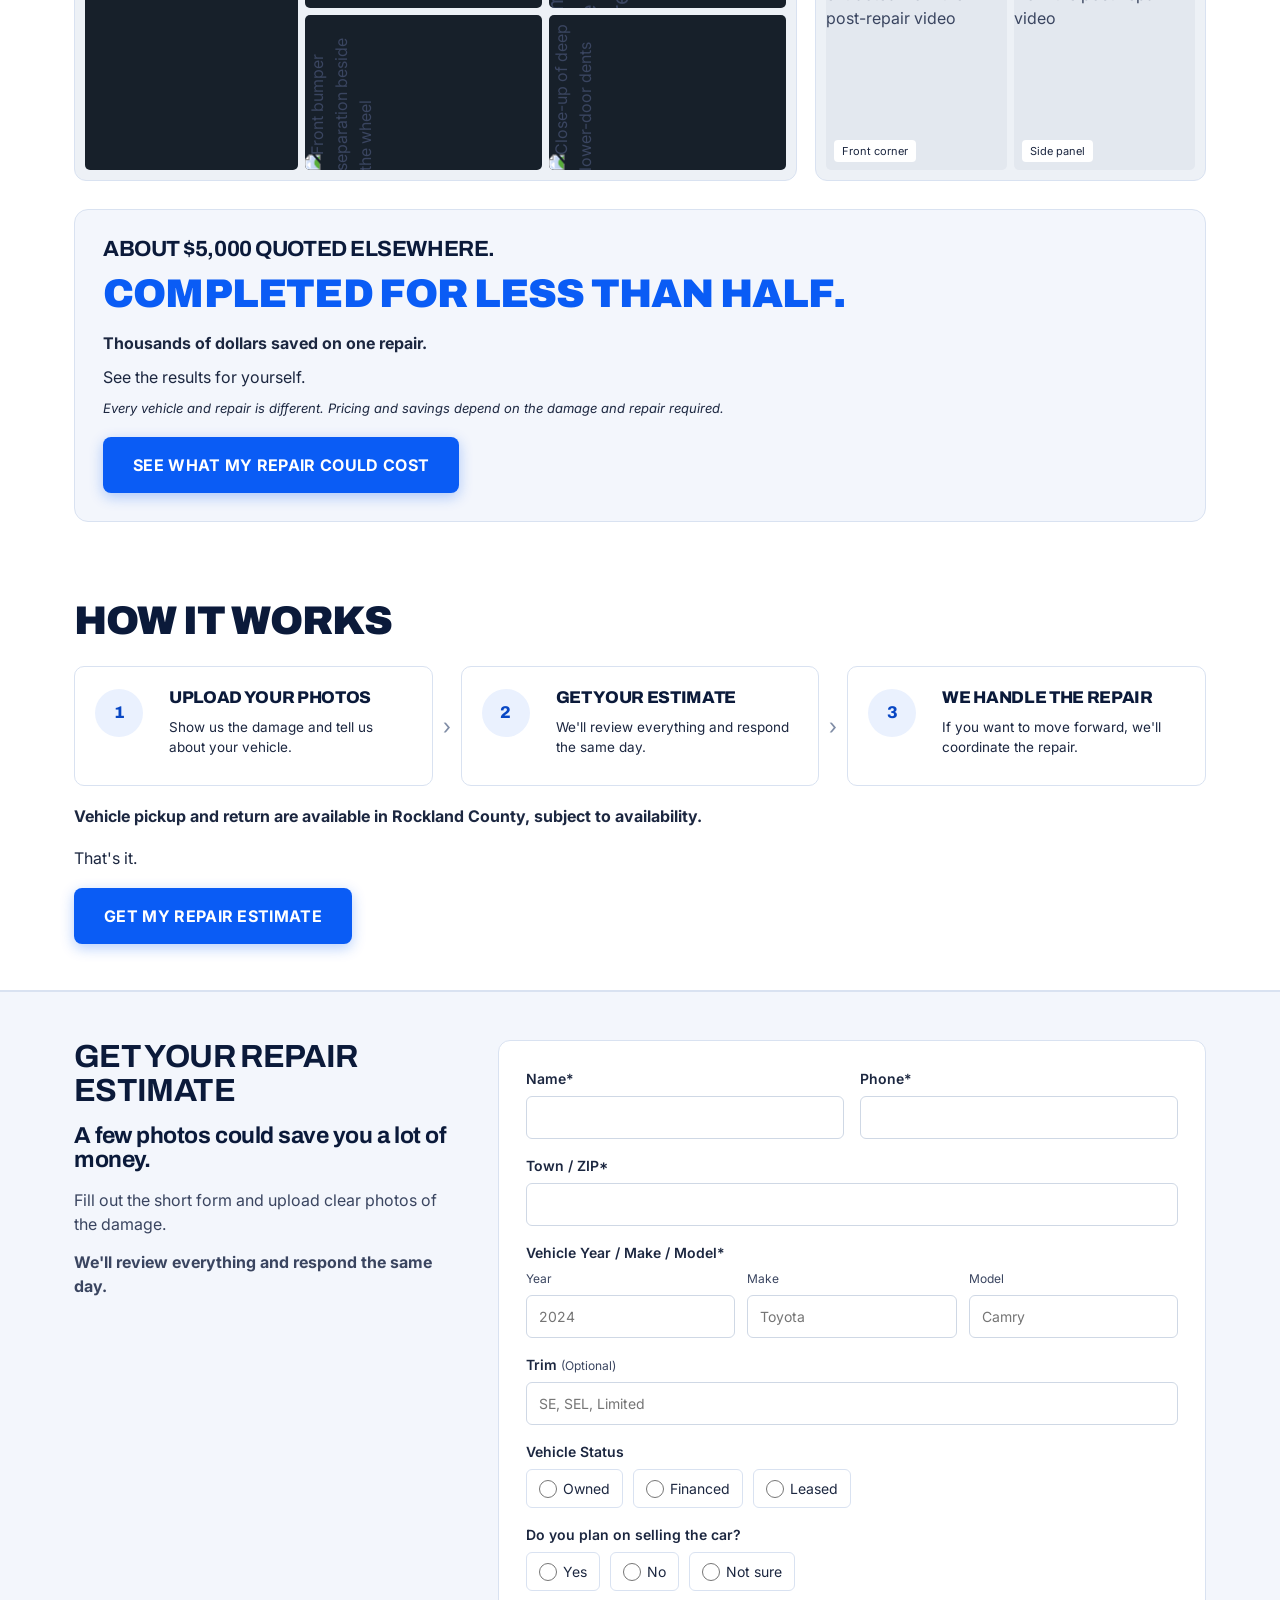
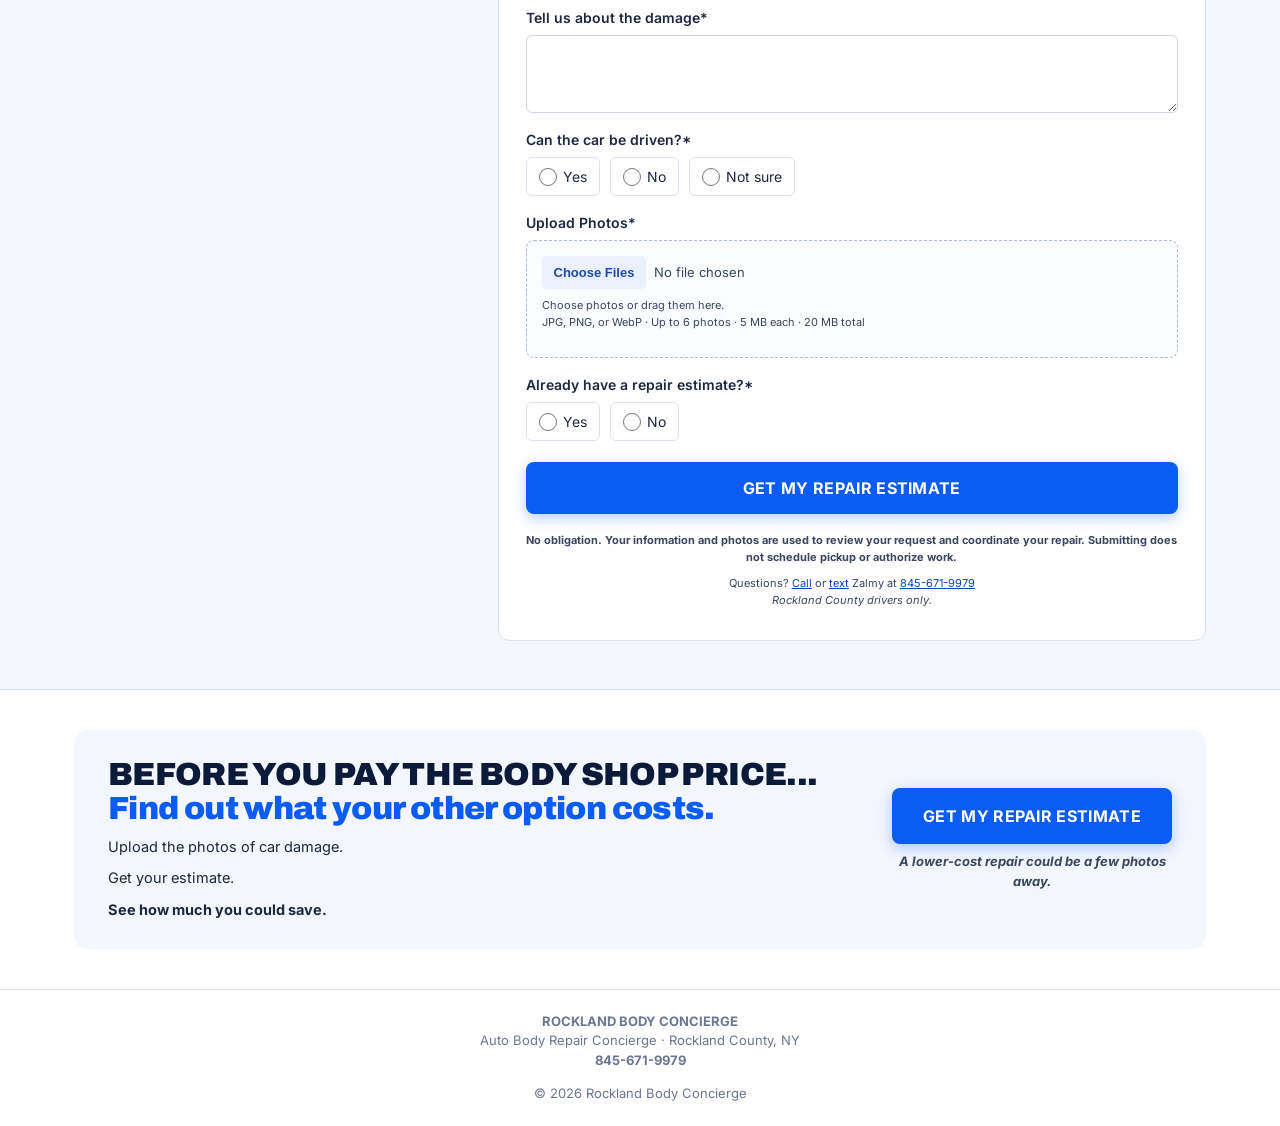
==== commit 8d32d5b9: "Publish approved Fix Your Car For Less landing page" ====
--- a/index.html
+++ b/index.html
@@ -5,7 +5,7 @@
 <meta name="viewport" content="width=device-width, initial-scale=1">
 <link rel="icon" type="image/svg+xml" href="/rockland-body-concierge-site/favicon.svg">
 <title>Rockland Body Concierge | Auto Body Repair Concierge, Rockland County NY</title>
-<meta name="description" content="Dented door or scraped bumper? Text Rockland Body Concierge a few photos and find out what your repair could cost through our concierge service. Rockland County, NY.">
+<meta name="description" content="Professional auto body repair without the traditional body shop price tag. Upload photos and get your repair estimate. Rockland County drivers only.">
 <link rel="preconnect" href="https://fonts.googleapis.com">
 <link href="https://fonts.googleapis.com/css2?family=Archivo:wght@700;800;900&family=Inter:wght@400;500;600;700&display=swap" rel="stylesheet">
 <style>
@@ -178,6 +178,7 @@
 .honeypot{position:absolute;left:-10000px;width:1px;height:1px;overflow:hidden}.estimate-section button:disabled{opacity:.65;cursor:wait}.estimate-section .preview-feedback.success{background:#e8f5eb;color:#194c29}
 .repair-captions{display:grid;grid-template-columns:1fr 1fr;gap:24px;margin-top:24px}.repair-captions h3{font-size:20px;margin-bottom:8px}.repair-captions p{font-size:15px}@media(max-width:560px){.repair-captions{grid-template-columns:1fr;gap:18px}}
 .estimate-section input[type=date]{display:block;width:100%;padding:10px 12px;border:1px solid #cfd8e5;border-radius:6px;background:white;font:inherit;font-size:14px;min-height:42px}
+.benefit-list{list-style:none;margin:14px 0 18px;padding:0}.benefit-list li{font-size:14px;color:var(--navy);margin:9px 0}.panel .outcome{font-family:Archivo,sans-serif;font-weight:800;font-size:23px;margin:8px 0}.vehicle-title{font-size:25px;margin-bottom:22px}.repair-savings{background:var(--panel);border:1px solid var(--line);border-radius:14px;padding:28px;margin-top:28px}.repair-savings h3{font-size:22px;margin-bottom:12px}.repair-savings h2{color:var(--blue);font-size:clamp(28px,4vw,40px);margin-bottom:16px}.repair-savings p{margin:10px 0;color:var(--ink)}.repair-savings .savings-note{font-size:13px}.repair-savings .btns{margin-top:18px}.pickup-note{margin:18px 0 0;color:var(--ink)}.steps .btns{margin-top:18px}.estimate-section .form-intro h3{font-size:23px;margin:16px 0}footer p{margin-top:14px}.contact-card{width:270px}.contact-card p{max-width:none}@media(max-width:560px){.repair-savings{padding:20px}.contact-card{width:auto}}
 </style>
 </head>
 <body>
@@ -205,9 +206,7 @@
 </header>
 
 <main id="top">
-  <!-- HERO -->
-  <section class="hero">
-    <div class="hero-art" aria-hidden="true">
+<section class="hero"><div class="hero-art" aria-hidden="true">
       <svg viewBox="0 0 800 460">
         <defs>
           <linearGradient id="body" x1="0" y1="0" x2="0" y2="1"><stop offset="0" stop-color="#fbfcfe"/><stop offset=".55" stop-color="#e3e9f2"/><stop offset="1" stop-color="#aab7c9"/></linearGradient>
@@ -220,170 +219,66 @@
         <circle cx="230" cy="405" r="62" fill="#1d2433"/><circle cx="230" cy="405" r="38" fill="#8a96a8"/><circle cx="230" cy="405" r="12" fill="#2a3242"/>
         <path d="M70 340 L140 335 L130 352 L68 356Z" fill="#f2f5fa" stroke="#9aa8bb"/>
       </svg>
-    </div>
-    <div class="wrap">
-      <div>
-        <h1>Body Damage Can Get Expensive Fast.</h1>
-        <p class="lead">Before you pay thousands to repair it, send us a few photos.</p>
-        <p>A dented door. A scraped bumper. Damage to a body panel. The damage itself might not look terrible. Then you get the repair quote. That's usually the painful part.</p>
-        <p><strong>Rockland Body Concierge gives Rockland County drivers another option—without the body shop bill raising your heart rate.</strong></p>
-        <p>Send us a few photos of the damage. We'll take a look and tell you what we may be able to get it repaired for.</p>
-        <p><strong>You may find the difference is substantial.</strong></p>
-        <div class="btns">
-          <a class="btn btn-primary" href="sms:+18456719979"><svg class="i"><use href="#chat"/></svg>Text Us Your Photos</a>
-          <a class="btn btn-ghost" href="tel:+18456719979">845-671-9979</a>
-        </div>
-        <p class="fine">Or <a href="#estimate" style="color:var(--blue);font-weight:700;text-decoration:underline">fill out the form</a>.</p>
-        <p class="fine">No obligation. No shop visit needed to get started.</p>
-      </div>
-      <aside class="contact-card">
-        <div>
-          <p><a class="contact-action" href="tel:+18456719979">Call</a> or <a class="contact-action" href="sms:+18456719979">text</a> Zalmy</p>
-          <a href="tel:+18456719979"><svg class="i"><use href="#phone"/></svg>845-671-9979</a>
-        </div>
-      </aside>
-    </div>
-  </section>
-
-  <!-- TWO PANELS -->
-  <section class="duo" id="why">
-    <div class="panel">
-      <div class="badge" aria-hidden="true">
-        <svg class="i" viewBox="0 0 24 24" fill="none" stroke="currentColor" stroke-width="1.6" stroke-linecap="round"><rect x="5" y="3" width="14" height="18" rx="1.5"/><path d="M14 7h3M14 11h3M8 15h9M8 18h6"/><path d="M10.5 6.5c-.4-.6-1-.9-1.7-.9-1 0-1.6.6-1.6 1.3 0 1.8 3.4 1 3.4 2.8 0 .7-.7 1.3-1.7 1.3-.8 0-1.4-.3-1.8-.9M8.8 5v1M8.8 11v1"/></svg>
-      </div>
-      <div>
-        <h2>Already Have an Expensive Quote?</h2>
-        <h3>Before you approve it, send it to us.</h3>
-        <p>Maybe you've already been to a body shop. Maybe the dealership gave you a number. And maybe you looked at the estimate and thought: <strong>“For that?”</strong></p>
-        <p>Don't approve it just because it's the first number you received.</p>
-        <p><strong>Send us:<br>A few photos of the damage + the estimate you received.</strong></p>
-        <p>We'll look at both and tell you what we may be able to get the repair done for through our concierge service.</p>
-        <p>If there's a meaningfully more affordable option, you'll know. If there isn't, we'll tell you that too. Then you decide.</p>
-        <div class="btns">
-          <a class="btn btn-primary btn-sm" href="sms:+18456719979"><svg class="i"><use href="#chat"/></svg>Send Us Your Photos + Quote</a>
-          <a class="btn btn-ghost btn-sm" href="tel:+18456719979">845-671-9979</a>
-        </div>
-      </div>
-    </div>
-    <div class="panel">
-      <div class="badge" aria-hidden="true">
-        <svg class="i" viewBox="0 0 24 24"><path fill="currentColor" d="M19.4 13a7.5 7.5 0 0 0 0-2l2.1-1.6-2-3.5-2.5 1a7.3 7.3 0 0 0-1.7-1L15 3.3h-4l-.4 2.6a7.3 7.3 0 0 0-1.7 1l-2.5-1-2 3.5L6.5 11a7.5 7.5 0 0 0 0 2l-2.1 1.6 2 3.5 2.5-1c.5.4 1.1.7 1.7 1l.4 2.6h4l.4-2.6c.6-.3 1.2-.6 1.7-1l2.5 1 2-3.5L19.4 13zM13 15.5a3.5 3.5 0 1 1 0-7 3.5 3.5 0 0 1 0 7z" transform="translate(-1 0)"/></svg>
-      </div>
-      <div>
-        <h2>Why Can It Cost Less?</h2>
-        <p>Traditional body repair can come with costs that have little to do with the damage you're looking at.</p>
-        <p>Our concierge model takes a different approach. We evaluate the actual repair needed and coordinate the work with a focus on getting the vehicle repaired properly at a more reasonable cost.</p>
-        <p>That can make a significant difference on the right repair.</p>
-        <p>Not every job will be dramatically cheaper. And we're not going to invent a savings number before seeing your car.</p>
-        <p><strong>Send us the damage first.</strong> Then we can tell you what your option actually looks like.</p>
-      </div>
-    </div>
-  </section>
-
-  <!-- STEPS -->
-  <section class="steps" id="how">
-    <div class="wrap">
-      <h2>Three Steps.</h2>
-      <div class="step-row">
-        <div class="step">
-          <div class="num">01</div>
-          <div>
-            <div class="ico"><svg class="i" viewBox="0 0 24 24" fill="none" stroke="currentColor" stroke-width="1.8" stroke-linejoin="round"><path d="M3 8h4l2-3h6l2 3h4v11H3z"/><circle cx="12" cy="13" r="3.5"/></svg></div>
-            <h3>Show Us the Damage</h3>
-            <p>Take a few clear photos from different angles and text them to us.</p>
-            <p>Already have an expensive estimate? Send that too.</p>
-          </div>
-        </div>
-        <div class="chev" aria-hidden="true">›</div>
-        <div class="step">
-          <div class="num">02</div>
-          <div>
-            <div class="ico"><svg class="i" viewBox="0 0 24 24" fill="none" stroke="currentColor" stroke-width="1.8" stroke-linecap="round"><path d="M14 21H5V3h10l4 4v5"/><path d="M8 8h6M8 12h4"/><circle cx="16.5" cy="16.5" r="3"/><path d="M18.7 18.7L21 21"/></svg></div>
-            <h3>See What We Can Do It For</h3>
-            <p>We'll evaluate the damage and tell you what we may be able to get the repair done for.</p>
-            <p>Compare that with the number you already have—or the number you were expecting.</p>
-            <p>Some repairs may require an in-person inspection before final pricing.</p>
-          </div>
-        </div>
-        <div class="chev" aria-hidden="true">›</div>
-        <div class="step">
-          <div class="num">03</div>
-          <div>
-            <div class="ico"><svg class="i" viewBox="0 0 24 24" fill="none" stroke="currentColor" stroke-width="1.6" stroke-linejoin="round" stroke-linecap="round"><path d="M2 9l4-3 3 1 3-2 3 1 2-1 5 4-3 3"/><path d="M6 6l-3 6 3 2M9 7l-3 4c1 1 2 1 3 0l2-2 5 5c.6.6.6 1.4 0 2s-1.4.6-2 0M14 16c.6.6.6 1.4 0 2s-1.4.6-2 0l-1-1M12 18c-.5.5-1.3.5-1.8 0L9 17"/></svg></div>
-            <h3>Decide If It Makes Sense</h3>
-            <p>Like the price? We'll coordinate the repair.</p>
-            <p>Local vehicle pickup and return are available throughout Rockland County, subject to availability.</p>
-            <p>Don't like the price? Don't move forward.</p>
-            <p>It really can be that simple.</p>
-          </div>
-        </div>
-      </div>
-    </div>
-  </section>
-
-  <!-- STATEMENT -->
-  <section class="statement">
-    <div class="statement-art" aria-hidden="true">
-      <svg viewBox="0 0 500 300" preserveAspectRatio="xMaxYMax slice">
-        <defs><linearGradient id="door" x1="0" y1="0" x2="0" y2="1"><stop offset="0" stop-color="#d8e0eb"/><stop offset="1" stop-color="#7e8ca1"/></linearGradient></defs>
-        <path d="M60 300 C80 200 120 120 220 70 L500 20 L500 300Z" fill="url(#door)"/>
-        <path d="M150 140 C200 95 260 70 340 60 L500 50 L500 110 L180 150Z" fill="#2c3648" opacity=".85"/>
-        <path d="M250 200 L330 195" stroke="#5a687e" stroke-width="10" stroke-linecap="round"/>
-        <path d="M110 230 C200 215 350 205 500 200" stroke="#eef2f8" stroke-width="2" fill="none"/>
-        <path d="M95 175 L60 168 L55 190 L92 196Z" fill="#3a4558"/>
-      </svg>
-    </div>
-    <div class="wrap">
-      <h2>What Looks Like a $4,000 Problem…<span>Might not need a $4,000 bill.</span></h2>
-      <div class="copy">
-        <p>That's the reason Rockland Body Concierge exists.</p>
-        <p>When people see body damage, they often assume an expensive repair is coming. Sometimes they're right. Sometimes there's a much more reasonable way to get the car looking right again. You won't know from staring at the dent.</p>
-        <p><strong style="color:var(--navy)">Send us a photo instead.</strong></p>
-        <div class="btns">
-          <a class="btn btn-primary" href="sms:+18456719979"><svg class="i"><use href="#chat"/></svg>Text Us Your Photos</a>
-          <a class="btn btn-ghost" href="tel:+18456719979">845-671-9979</a>
-        </div>
-      </div>
-    </div>
-  </section>
-
-  <!-- GALLERY -->
-  <section class="gallery" id="examples">
-    <div class="wrap">
-      <h2>See What We've Repaired.</h2>
-<div class="repair-frames"><div class="collage-frame"><div class="frame-heading">BEFORE <span>7 views of the damage</span></div><div class="damage-collage"><a class="damage-tile damage-main" href="/rockland-body-concierge-site/assets/repairs/polestar-before-front-impact.jpg" target="_blank" rel="noopener" aria-label="Enlarge: Front bumper impact and displaced bodywork"><img src="/rockland-body-concierge-site/assets/repairs/polestar-before-front-impact.jpg" alt="Front bumper impact and displaced bodywork" loading="lazy" width="709" height="1536"></a><a class="damage-tile sideways" href="/rockland-body-concierge-site/assets/repairs/polestar-before-front-wide.jpg" target="_blank" rel="noopener" aria-label="Enlarge: Wider view of the damaged front bumper and hood"><img src="/rockland-body-concierge-site/assets/repairs/polestar-before-front-wide.jpg" alt="Wider view of the damaged front bumper and hood" loading="lazy" width="709" height="1536"></a><a class="damage-tile sideways" href="/rockland-body-concierge-site/assets/repairs/polestar-before-door-wide.jpg" target="_blank" rel="noopener" aria-label="Enlarge: Wide view of side-door dents and scrapes"><img src="/rockland-body-concierge-site/assets/repairs/polestar-before-door-wide.jpg" alt="Wide view of side-door dents and scrapes" loading="lazy" width="709" height="1536"></a><a class="damage-tile" href="/rockland-body-concierge-site/assets/repairs/polestar-before-upper-body.jpg" target="_blank" rel="noopener" aria-label="Enlarge: Upper body and window-area damage"><img src="/rockland-body-concierge-site/assets/repairs/polestar-before-upper-body.jpg" alt="Upper body and window-area damage" loading="lazy" width="709" height="1536"></a><a class="damage-tile sideways screenshot-tile" href="/rockland-body-concierge-site/assets/repairs/polestar-before-front-context.jpg" target="_blank" rel="noopener" aria-label="Enlarge: Front-corner damage shown in the original video screenshot"><img src="/rockland-body-concierge-site/assets/repairs/polestar-before-front-context.jpg" alt="Front-corner damage shown in the original video screenshot" loading="lazy" width="709" height="1536"></a><a class="damage-tile sideways" href="/rockland-body-concierge-site/assets/repairs/polestar-before-front-wheel.jpg" target="_blank" rel="noopener" aria-label="Enlarge: Front bumper separation beside the wheel"><img src="/rockland-body-concierge-site/assets/repairs/polestar-before-front-wheel.jpg" alt="Front bumper separation beside the wheel" loading="lazy" width="709" height="1536"></a><a class="damage-tile sideways" href="/rockland-body-concierge-site/assets/repairs/polestar-before-door-close.jpg" target="_blank" rel="noopener" aria-label="Enlarge: Close-up of deep lower-door dents"><img src="/rockland-body-concierge-site/assets/repairs/polestar-before-door-close.jpg" alt="Close-up of deep lower-door dents" loading="lazy" width="709" height="1536"></a></div></div><div class="collage-frame"><div class="frame-heading">AFTER <span>Repaired bodywork</span></div><div class="after-collage"><a class="after-tile" href="/rockland-body-concierge-site/assets/repairs/polestar-after-front-full.webp" target="_blank" rel="noopener"><img src="/rockland-body-concierge-site/assets/repairs/polestar-after-front-full.webp" alt="Polestar 2 full front after repair, extracted from the post-repair video" loading="lazy"><span>Full front</span></a><a class="after-tile" href="/rockland-body-concierge-site/assets/repairs/polestar-after-bumper-detail.webp" target="_blank" rel="noopener"><img src="/rockland-body-concierge-site/assets/repairs/polestar-after-bumper-detail.webp" alt="Polestar 2 bumper detail after repair, extracted from the post-repair video" loading="lazy"><span>Bumper detail</span></a><a class="after-tile" href="/rockland-body-concierge-site/assets/repairs/polestar-after-front-corner.webp" target="_blank" rel="noopener"><img src="/rockland-body-concierge-site/assets/repairs/polestar-after-front-corner.webp" alt="Polestar 2 front corner after repair, extracted from the post-repair video" loading="lazy"><span>Front corner</span></a><a class="after-tile" href="/rockland-body-concierge-site/assets/repairs/polestar-door-after.webp" target="_blank" rel="noopener"><img src="/rockland-body-concierge-site/assets/repairs/polestar-door-after.webp" alt="Polestar 2 side panel after repair, extracted from the post-repair video" loading="lazy"><span>Side panel</span></a></div></div></div><p class="gallery-tip">Tap any photo to enlarge.</p><div class="repair-captions"><div><h3>Polestar 2 · Side Panel</h3><p>Dents and scrapes repaired.</p></div><div><h3>Polestar 2 · Front Corner</h3><p>Front body damage repaired.</p></div></div>
-    </div>
-  </section>
-
-<section class="estimate-section" id="estimate"><div class="form-layout wrap"><div class="form-intro"><h2>GET YOUR REPAIR ESTIMATE</h2><p><strong>Upload a few photos. We'll respond the same day.</strong></p><p class="note">No obligation. Rockland County drivers only.</p><p class="note">Questions? <a href="tel:+18456719979">Call</a> or <a href="sms:+18456719979">text</a> Zalmy at <a href="tel:+18456719979">845-671-9979</a></p></div><form class="form-card" id="estimate-form" onsubmit="return false">
+    </div><div class="wrap"><div>
+<h1>FIX YOUR CAR FOR LESS.</h1>
+<p class="lead">Professional auto body repair without the traditional body shop price tag.</p>
+<p>Our lower-overhead model helps us keep repair costs down.</p>
+<p><strong>We pass those savings on to you.</strong></p>
+<p>Upload a few photos of your damage and get your repair estimate.</p>
+<div class="btns"><a class="btn btn-primary" href="#estimate">GET MY REPAIR ESTIMATE</a></div>
+<p class="fine"><strong>No obligation · Rockland County drivers only</strong></p>
+</div><aside class="contact-card"><p>Questions?</p><p><strong><a class="contact-action" href="tel:+18456719979">Call</a> or <a class="contact-action" href="sms:+18456719979">text</a> Zalmy:</strong></p><a href="tel:+18456719979">845-671-9979</a></aside></div></section>
+<section class="duo">
+<div class="panel"><div class="badge" aria-hidden="true"><svg class="i"><use href="#img"/></svg></div><div>
+<h2>BODY SHOP QUOTE TOO HIGH?</h2>
+<p>Before you pay it, <strong>see what we can do it for.</strong></p>
+<p>Already have an estimate? Send it with your photos.</p>
+<p>We'll review the damage, compare your options, and let you know what your repair could cost through us.</p>
+<p><strong>Then you decide.</strong></p>
+<div class="btns"><a class="btn btn-primary" href="#estimate">UPLOAD MY PHOTOS &amp; ESTIMATE</a></div>
+</div></div>
+<div class="panel" id="why"><div class="badge" aria-hidden="true"><svg class="i"><use href="#chat"/></svg></div><div>
+<h2>WHY IT CAN COST LESS</h2>
+<p>It's simple.</p><p>Traditional body shops have significant overhead.</p><p><strong>We don't.</strong></p>
+<p>Our concierge model keeps our costs lower — and we pass those savings on to you.</p><p>You get:</p>
+<ul class="benefit-list">
+<li>✓ <strong>Professional auto body repair</strong></li>
+<li>✓ <strong>Lower-overhead pricing</strong></li>
+<li>✓ <strong>Repair coordination</strong></li>
+<li>✓ <strong>Vehicle pickup &amp; return available</strong></li>
+<li>✓ <strong>One point of contact</strong></li>
+</ul><h3 class="outcome">Your car gets fixed.</h3><h3 class="outcome">You keep more of your money.</h3>
+</div></div></section>
+<section class="gallery" id="examples"><div class="wrap">
+<h2>REAL REPAIR. REAL SAVINGS.</h2><h3 class="vehicle-title">Polestar 2</h3>
+<div class="repair-frames"><div class="collage-frame"><div class="frame-heading">BEFORE</div><div class="damage-collage"><a class="damage-tile damage-main" href="/rockland-body-concierge-site/assets/repairs/polestar-before-front-impact.jpg" target="_blank" rel="noopener" aria-label="Enlarge: Front bumper impact and displaced bodywork"><img src="/rockland-body-concierge-site/assets/repairs/polestar-before-front-impact.jpg" alt="Front bumper impact and displaced bodywork" loading="lazy" width="709" height="1536"></a><a class="damage-tile sideways" href="/rockland-body-concierge-site/assets/repairs/polestar-before-front-wide.jpg" target="_blank" rel="noopener" aria-label="Enlarge: Wider view of the damaged front bumper and hood"><img src="/rockland-body-concierge-site/assets/repairs/polestar-before-front-wide.jpg" alt="Wider view of the damaged front bumper and hood" loading="lazy" width="709" height="1536"></a><a class="damage-tile sideways" href="/rockland-body-concierge-site/assets/repairs/polestar-before-door-wide.jpg" target="_blank" rel="noopener" aria-label="Enlarge: Wide view of side-door dents and scrapes"><img src="/rockland-body-concierge-site/assets/repairs/polestar-before-door-wide.jpg" alt="Wide view of side-door dents and scrapes" loading="lazy" width="709" height="1536"></a><a class="damage-tile" href="/rockland-body-concierge-site/assets/repairs/polestar-before-upper-body.jpg" target="_blank" rel="noopener" aria-label="Enlarge: Upper body and window-area damage"><img src="/rockland-body-concierge-site/assets/repairs/polestar-before-upper-body.jpg" alt="Upper body and window-area damage" loading="lazy" width="709" height="1536"></a><a class="damage-tile sideways screenshot-tile" href="/rockland-body-concierge-site/assets/repairs/polestar-before-front-context.jpg" target="_blank" rel="noopener" aria-label="Enlarge: Front-corner damage shown in the original video screenshot"><img src="/rockland-body-concierge-site/assets/repairs/polestar-before-front-context.jpg" alt="Front-corner damage shown in the original video screenshot" loading="lazy" width="709" height="1536"></a><a class="damage-tile sideways" href="/rockland-body-concierge-site/assets/repairs/polestar-before-front-wheel.jpg" target="_blank" rel="noopener" aria-label="Enlarge: Front bumper separation beside the wheel"><img src="/rockland-body-concierge-site/assets/repairs/polestar-before-front-wheel.jpg" alt="Front bumper separation beside the wheel" loading="lazy" width="709" height="1536"></a><a class="damage-tile sideways" href="/rockland-body-concierge-site/assets/repairs/polestar-before-door-close.jpg" target="_blank" rel="noopener" aria-label="Enlarge: Close-up of deep lower-door dents"><img src="/rockland-body-concierge-site/assets/repairs/polestar-before-door-close.jpg" alt="Close-up of deep lower-door dents" loading="lazy" width="709" height="1536"></a></div></div><div class="collage-frame"><div class="frame-heading">AFTER</div><div class="after-collage"><a class="after-tile" href="/rockland-body-concierge-site/assets/repairs/polestar-after-front-full.webp" target="_blank" rel="noopener"><img src="/rockland-body-concierge-site/assets/repairs/polestar-after-front-full.webp" alt="Polestar 2 full front after repair, extracted from the post-repair video" loading="lazy"><span>Full front</span></a><a class="after-tile" href="/rockland-body-concierge-site/assets/repairs/polestar-after-bumper-detail.webp" target="_blank" rel="noopener"><img src="/rockland-body-concierge-site/assets/repairs/polestar-after-bumper-detail.webp" alt="Polestar 2 bumper detail after repair, extracted from the post-repair video" loading="lazy"><span>Bumper detail</span></a><a class="after-tile" href="/rockland-body-concierge-site/assets/repairs/polestar-after-front-corner.webp" target="_blank" rel="noopener"><img src="/rockland-body-concierge-site/assets/repairs/polestar-after-front-corner.webp" alt="Polestar 2 front corner after repair, extracted from the post-repair video" loading="lazy"><span>Front corner</span></a><a class="after-tile" href="/rockland-body-concierge-site/assets/repairs/polestar-door-after.webp" target="_blank" rel="noopener"><img src="/rockland-body-concierge-site/assets/repairs/polestar-door-after.webp" alt="Polestar 2 side panel after repair, extracted from the post-repair video" loading="lazy"><span>Side panel</span></a></div></div></div>
+<div class="repair-savings"><h3>ABOUT $5,000 QUOTED ELSEWHERE.</h3><h2>COMPLETED FOR LESS THAN HALF.</h2>
+<p><strong>Thousands of dollars saved on one repair.</strong></p><p>See the results for yourself.</p>
+<p class="savings-note"><em>Every vehicle and repair is different. Pricing and savings depend on the damage and repair required.</em></p>
+<div class="btns"><a class="btn btn-primary" href="#estimate">SEE WHAT MY REPAIR COULD COST</a></div></div>
+</div></section>
+<section class="steps" id="how"><div class="wrap"><h2>HOW IT WORKS</h2><div class="step-row">
+<div class="step"><div class="num">1</div><div><h3>UPLOAD YOUR PHOTOS</h3><p>Show us the damage and tell us about your vehicle.</p></div></div>
+<div class="chev" aria-hidden="true">›</div>
+<div class="step"><div class="num">2</div><div><h3>GET YOUR ESTIMATE</h3><p>We'll review everything and respond the same day.</p></div></div>
+<div class="chev" aria-hidden="true">›</div>
+<div class="step"><div class="num">3</div><div><h3>WE HANDLE THE REPAIR</h3><p>If you want to move forward, we'll coordinate the repair.</p></div></div>
+</div><p class="pickup-note"><strong>Vehicle pickup and return are available in Rockland County, subject to availability.</strong></p>
+<p class="pickup-note">That's it.</p><div class="btns"><a class="btn btn-primary" href="#estimate">GET MY REPAIR ESTIMATE</a></div></div></section>
+<section class="estimate-section" id="estimate"><div class="form-layout wrap"><div class="form-intro">
+<h2>GET YOUR REPAIR ESTIMATE</h2><h3>A few photos could save you a lot of money.</h3>
+<p>Fill out the short form and upload clear photos of the damage.</p><p><strong>We'll review everything and respond the same day.</strong></p>
+</div><form class="form-card" id="estimate-form" onsubmit="return false">
 <noscript><p>Please enable JavaScript to send this form, or call/text Zalmy at 845-671-9979.</p></noscript><div class="grid"><div class="field"><label for="name">Name*</label><input id="name" name="name" type="text" autocomplete="name" required maxlength="100"></div><div class="field"><label for="estimate-phone">Phone*</label><input id="estimate-phone" name="phone" type="tel" autocomplete="tel" required minlength="7" maxlength="30"></div></div><div class="field" style="margin-top:16px"><label for="town">Town / ZIP*</label><input id="town" name="town" type="text" autocomplete="address-level2" required maxlength="100"></div><div class="field-label">Vehicle Year / Make / Model*</div><div class="vehicle-grid"><div class="field"><label class="optional" for="year">Year</label><input id="year" name="year" type="number" min="1900" max="2027" required placeholder="2024"></div><div class="field"><label class="optional" for="make">Make</label><input id="make" name="make" type="text" required maxlength="80" placeholder="Toyota"></div><div class="field"><label class="optional" for="model">Model</label><input id="model" name="model" type="text" required maxlength="80" placeholder="Camry"></div></div><div class="field" style="margin-top:16px"><label for="trim">Trim <span class="optional">(Optional)</span></label><input id="trim" name="trim" type="text" placeholder="SE, SEL, Limited" maxlength="80"></div>
-<fieldset><legend>Vehicle Status</legend><div class="status"><label><input type="radio" name="vehicleStatus" value="owned">Owned</label><label><input type="radio" name="vehicleStatus" value="financed">Financed</label><label><input type="radio" name="vehicleStatus" value="leased">Leased</label></div></fieldset><div class="field" id="lease-field" hidden><label for="leaseEnd">When does your lease end?</label><input id="leaseEnd" name="leaseEnd" type="date" disabled></div><fieldset><legend>Do you plan on selling the car?</legend><div class="status"><label><input type="radio" name="plansToSell" value="yes">Yes</label><label><input type="radio" name="plansToSell" value="no">No</label><label><input type="radio" name="plansToSell" value="unsure">Not sure</label></div></fieldset><div class="field" id="sale-field" hidden><label for="saleTiming">In how long do you plan to sell it?</label><input id="saleTiming" name="saleTiming" type="text" placeholder="e.g. 3 months, next year" maxlength="80" disabled></div><div class="field"><label for="damage">Tell us about the damage*</label><textarea id="damage" name="damage" required minlength="5" maxlength="2700"></textarea></div>
+<fieldset><legend>Vehicle Status</legend><div class="status"><label><input type="radio" name="vehicleStatus" value="owned">Owned</label><label><input type="radio" name="vehicleStatus" value="financed">Financed</label><label><input type="radio" name="vehicleStatus" value="leased">Leased</label></div></fieldset><div class="field" id="lease-field" hidden><label for="leaseEnd">When does your lease end?</label><input id="leaseEnd" name="leaseEnd" type="date" disabled></div><fieldset><legend>Do you plan on selling the car?</legend><div class="status"><label><input type="radio" name="plansToSell" value="yes">Yes</label><label><input type="radio" name="plansToSell" value="no">No</label><label><input type="radio" name="plansToSell" value="unsure">Not sure</label></div></fieldset><div class="field" id="sale-field" hidden><label for="saleTiming">In how long do you plan to sell it?</label><input id="saleTiming" name="saleTiming" type="text" placeholder="e.g. 3 months, next year" maxlength="80" disabled></div><div class="field"><label for="damage">Tell us about the damage*</label><textarea id="damage" name="damage" required minlength="5" maxlength="2600"></textarea></div>
 <fieldset><legend>Can the car be driven?*</legend><div class="status"><label><input type="radio" name="drivable" value="yes" required>Yes</label><label><input type="radio" name="drivable" value="no">No</label><label><input type="radio" name="drivable" value="unsure">Not sure</label></div></fieldset><div class="field"><label for="photos">Upload Photos*</label><div class="upload" id="photo-zone"><input id="photos" name="photos" type="file" accept="image/jpeg,image/png,image/webp" multiple required aria-describedby="photo-help"><p class="note" id="photo-help">Choose photos or drag them here.<br>JPG, PNG, or WebP · Up to 6 photos · 5 MB each · 20 MB total</p><div class="photo-preview" id="photo-preview"></div></div></div><fieldset><legend>Already have a repair estimate?*</legend><div class="status"><label><input type="radio" name="hasQuote" value="yes" required>Yes</label><label><input type="radio" name="hasQuote" value="no">No</label></div></fieldset><div id="quote-fields" hidden><div class="field"><label for="quoteAmount">Current quote amount ($)*</label><input id="quoteAmount" name="quoteAmount" type="number" min="0" max="1000000" step="0.01" inputmode="decimal" placeholder="e.g. 4000" disabled></div><div class="field"><label for="existingEstimate">Upload your estimate <span class="optional">(Optional)</span></label><div class="upload"><input id="existingEstimate" name="existingEstimate" type="file" disabled accept="image/jpeg,image/png,image/webp"><p class="note">Upload a photo or screenshot of your estimate (JPG, PNG, or WebP). Up to 6 images and 20 MB total across both uploads; 5 MB per image.</p></div></div></div><div class="honeypot" aria-hidden="true"><label for="website">Website</label><input id="website" name="website" type="text" tabindex="-1" autocomplete="off"></div><p id="file-error" class="error" role="alert" hidden></p><button class="btn btn-primary" type="submit">GET MY REPAIR ESTIMATE</button><p class="privacy"><strong>No obligation. Your information and photos are used to review your request and coordinate your repair. Submitting does not schedule pickup or authorize work.</strong></p><p class="privacy">Questions? <a href="tel:+18456719979">Call</a> or <a href="sms:+18456719979">text</a> Zalmy at <a href="tel:+18456719979">845-671-9979</a><br><em>Rockland County drivers only.</em></p><div class="preview-feedback" id="submit-feedback" role="status" tabindex="-1" hidden></div>
 </form></div></section>
-
-  <!-- FINAL CTA -->
-  <section class="final">
-    <div class="wrap">
-      <div class="box">
-        <div>
-          <h2>Before You Pay the Body Shop Price…<span>Find out what your other option costs.</span></h2>
-          <p>No driving from shop to shop. No obligation to use us. No need to understand bodywork. Take a few photos of the damage. Text them to us. We'll tell you whether we can help—and what we may be able to get the repair done for. Then you can decide whether that expensive quote still makes sense.</p>
-        </div>
-        <div class="stack">
-          <a class="btn btn-primary" href="#estimate">Get My Repair Estimate</a>
-          <a class="btn btn-primary" href="sms:+18456719979"><svg class="i"><use href="#chat"/></svg>Text Us Your Photos</a>
-          <a class="btn btn-ghost" href="tel:+18456719979">845-671-9979</a>
-          <small>A lower-cost repair could be a few photos away.</small>
-        </div>
-      </div>
-    </div>
-  </section>
+<section class="final"><div class="wrap"><div class="box"><div>
+<h2>BEFORE YOU PAY THE BODY SHOP PRICE...<span>Find out what your other option costs.</span></h2>
+<p>Upload the photos of car damage.</p><p>Get your estimate.</p><p><strong>See how much you could save.</strong></p>
+</div><div class="stack"><a class="btn btn-primary" href="#estimate">GET MY REPAIR ESTIMATE</a><small><strong>A lower-cost repair could be a few photos away.</strong></small></div></div></div></section>
 </main>
-
-<footer>
-  <div class="wrap">© 2026 Rockland Body Concierge · Rockland County, NY · <a href="tel:+18456719979">845-671-9979</a> · <a href="https://rockland-body-backend.zalmy-c63.workers.dev/owner">Owner Sign In</a></div>
-</footer>
-
+<footer><div class="wrap"><strong>ROCKLAND BODY CONCIERGE</strong><br>Auto Body Repair Concierge · Rockland County, NY<br><strong><a href="tel:+18456719979">845-671-9979</a></strong><p>© 2026 Rockland Body Concierge</p></div></footer>
 <script>
 const form=document.getElementById('estimate-form'),photos=document.getElementById('photos'),estimate=document.getElementById('existingEstimate'),fileError=document.getElementById('file-error'),previews=document.getElementById('photo-preview'),feedback=document.getElementById('submit-feedback'),submit=form.querySelector('button[type="submit"]');
 const allowedTypes=['image/jpeg','image/png','image/webp'];
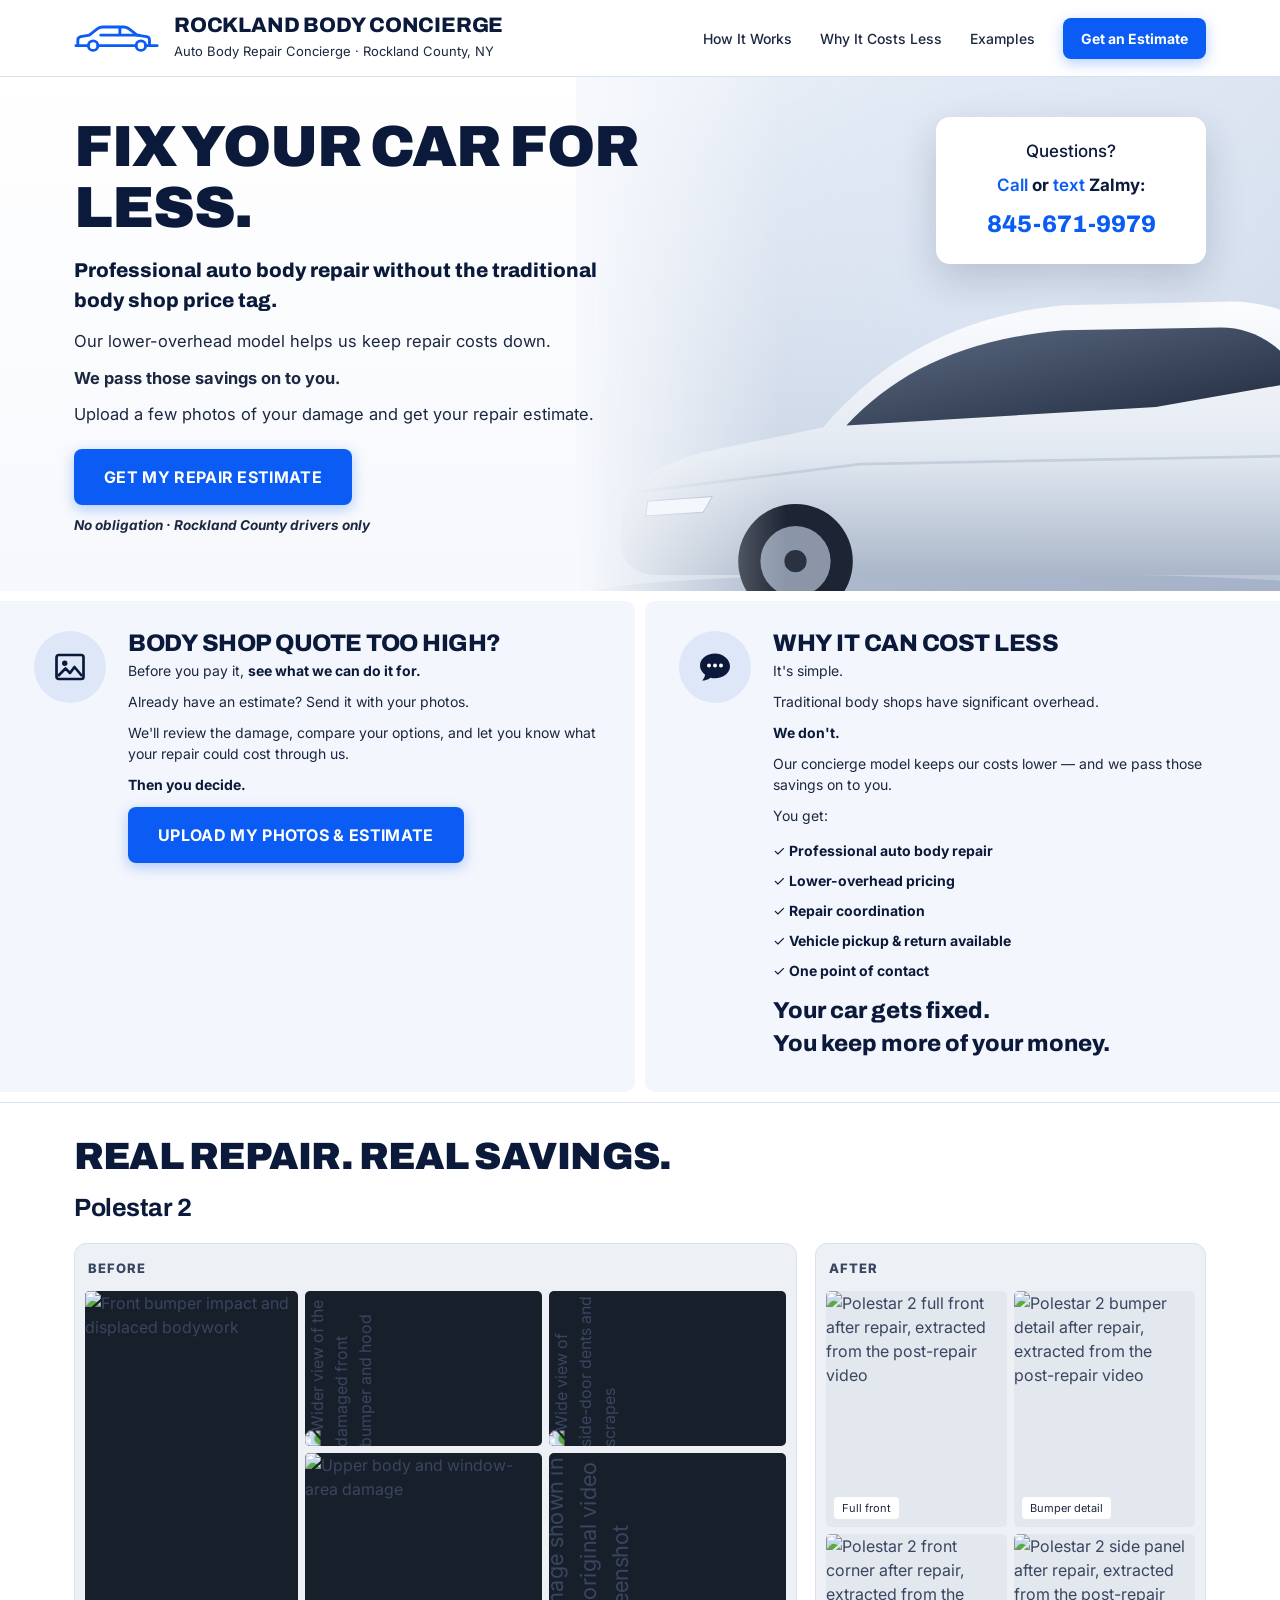
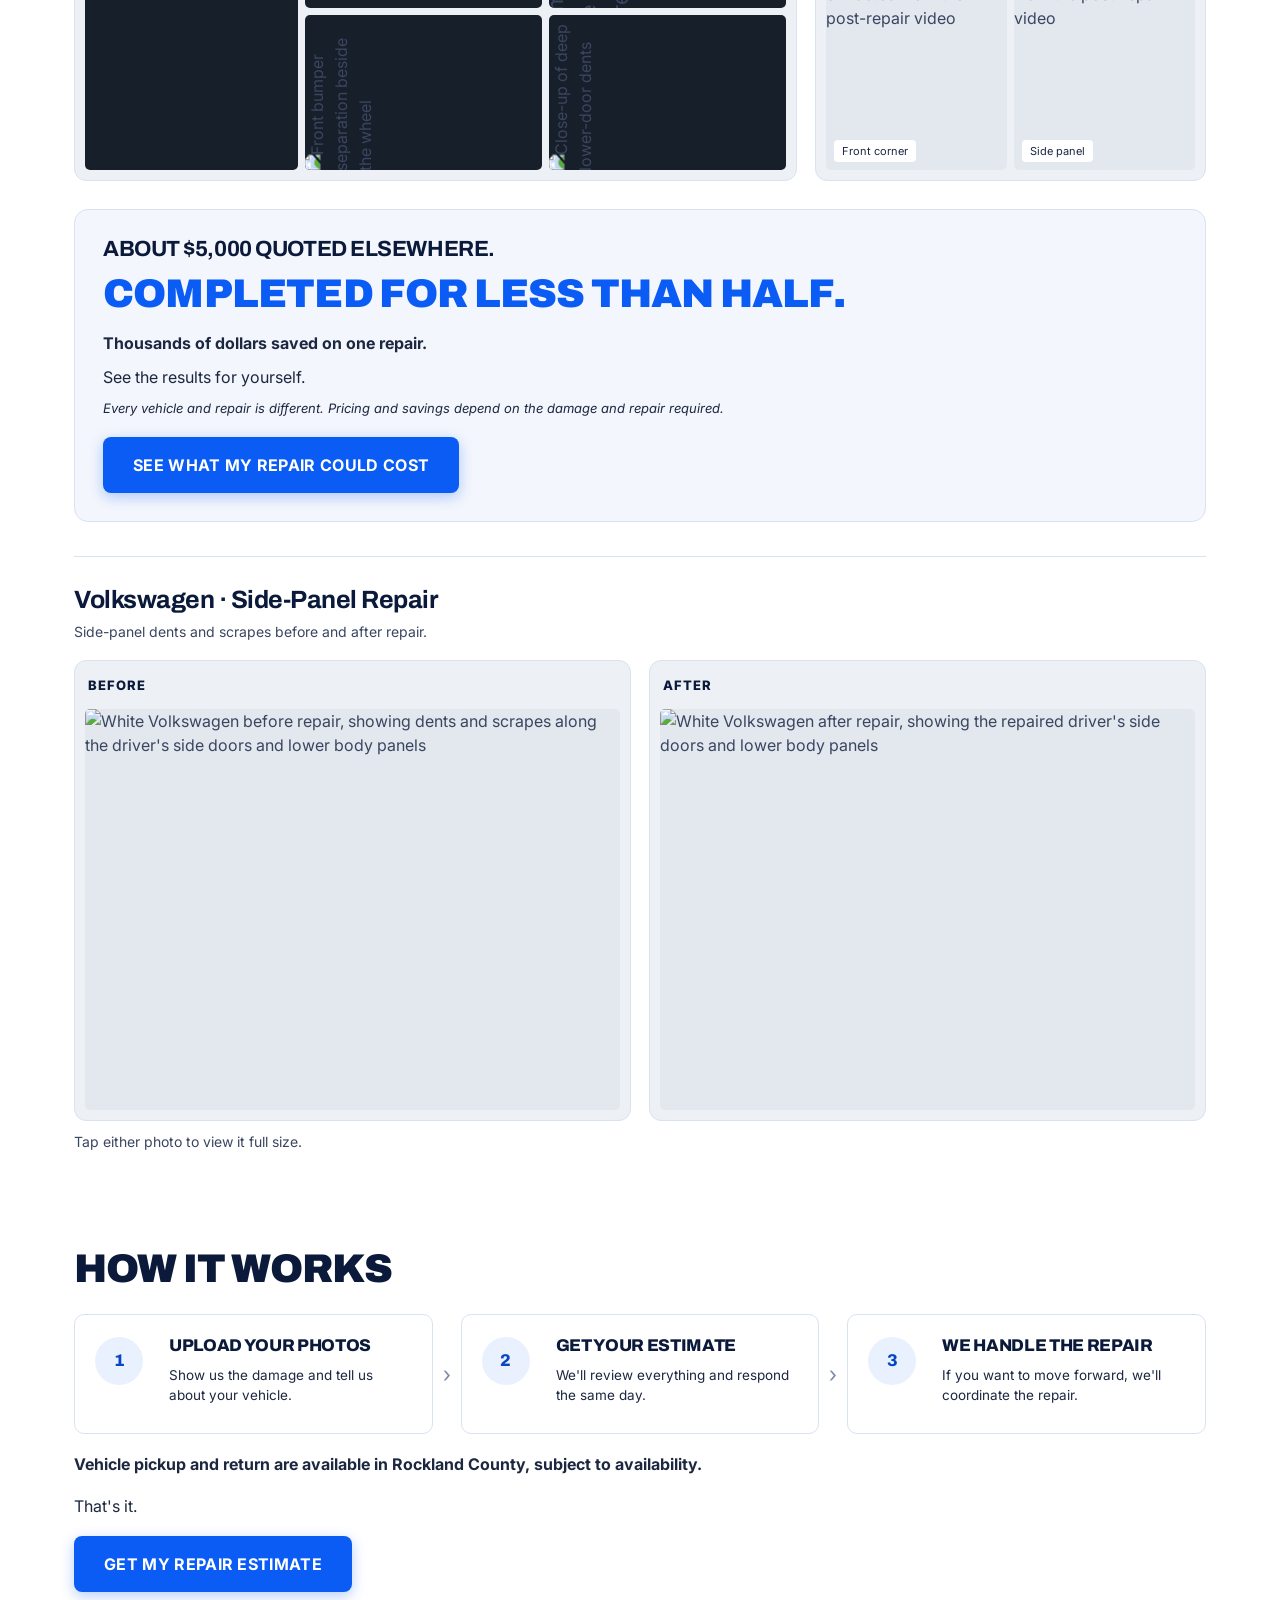
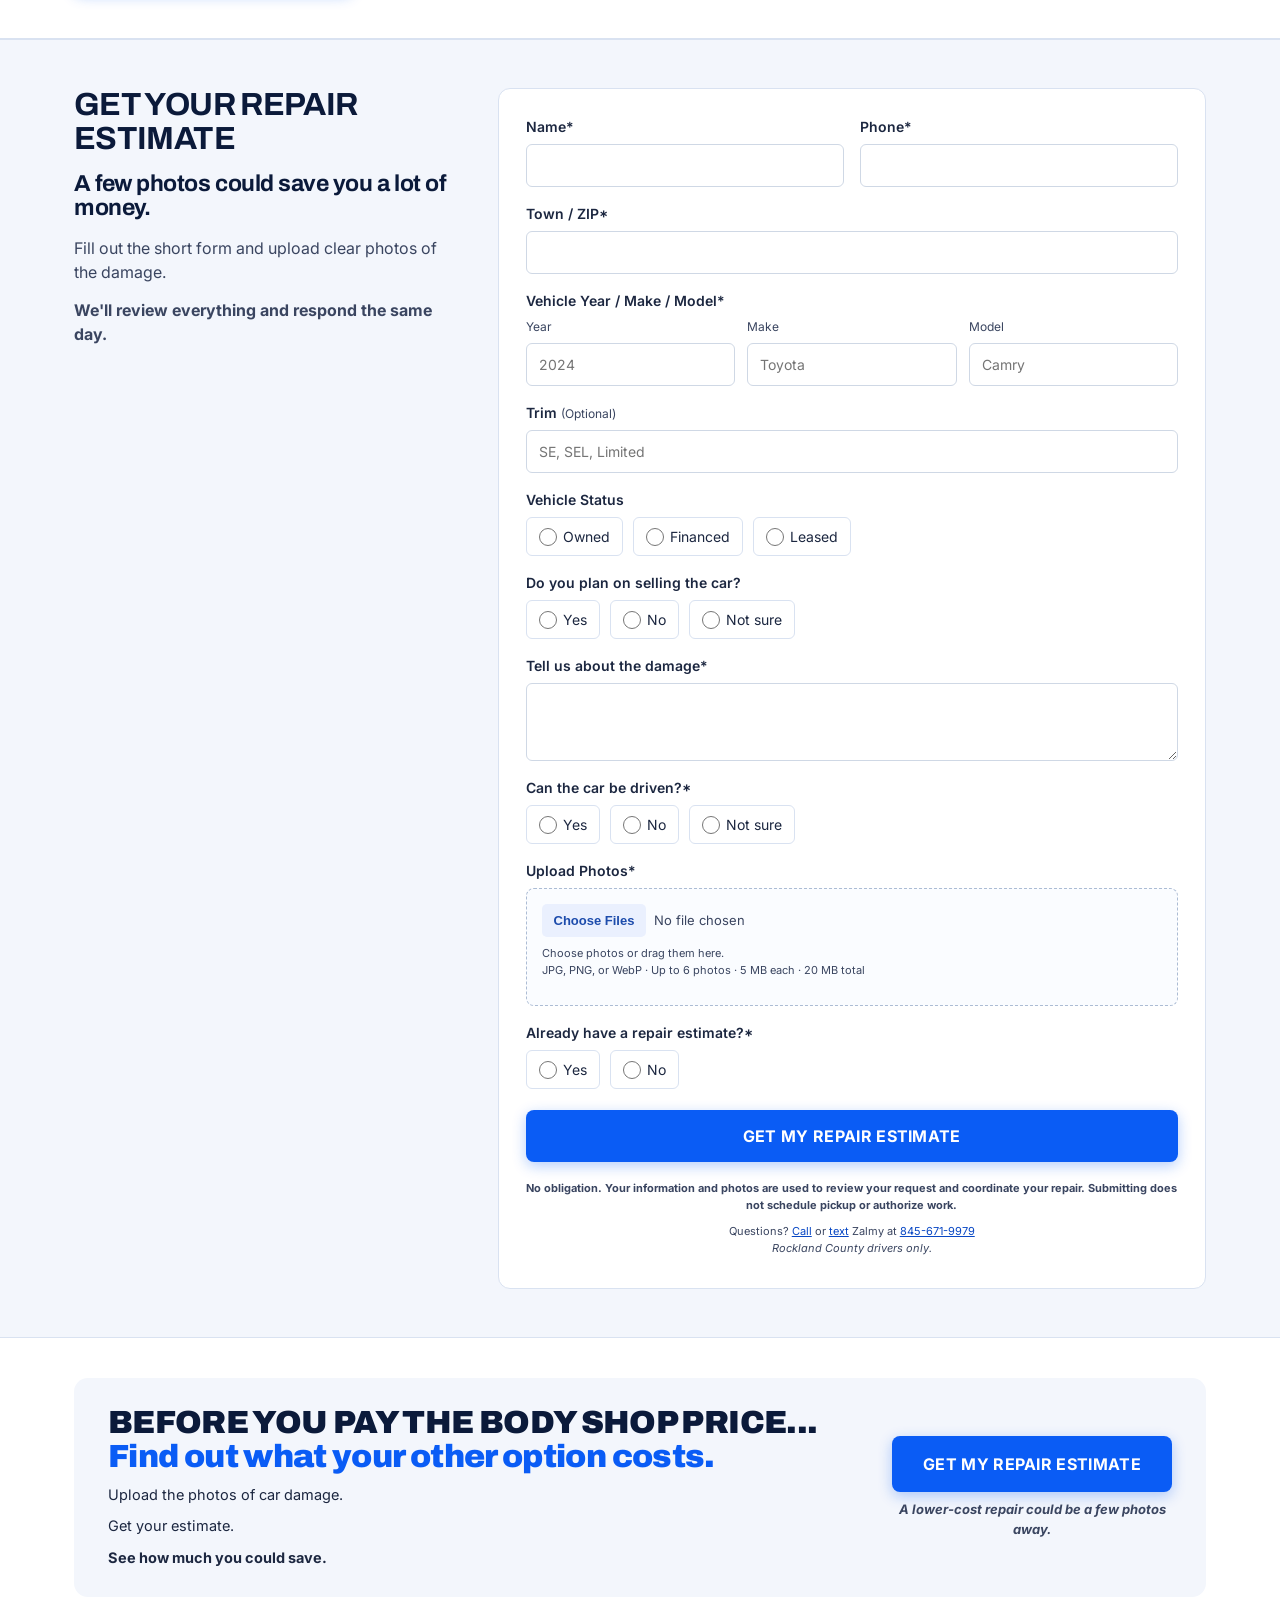
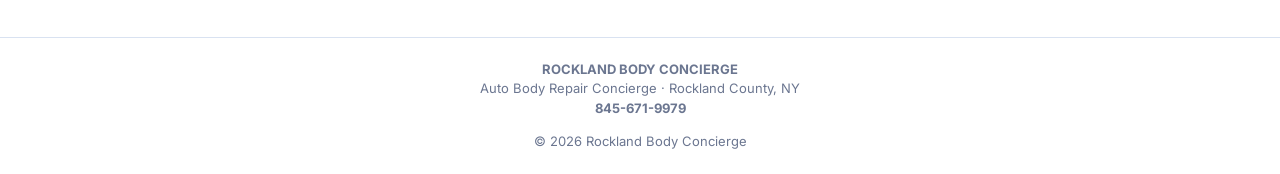
==== commit c02c1a5c: "Add Volkswagen before-and-after repair photos to live gallery" ====
--- a/index.html
+++ b/index.html
@@ -179,6 +179,16 @@
 .repair-captions{display:grid;grid-template-columns:1fr 1fr;gap:24px;margin-top:24px}.repair-captions h3{font-size:20px;margin-bottom:8px}.repair-captions p{font-size:15px}@media(max-width:560px){.repair-captions{grid-template-columns:1fr;gap:18px}}
 .estimate-section input[type=date]{display:block;width:100%;padding:10px 12px;border:1px solid #cfd8e5;border-radius:6px;background:white;font:inherit;font-size:14px;min-height:42px}
 .benefit-list{list-style:none;margin:14px 0 18px;padding:0}.benefit-list li{font-size:14px;color:var(--navy);margin:9px 0}.panel .outcome{font-family:Archivo,sans-serif;font-weight:800;font-size:23px;margin:8px 0}.vehicle-title{font-size:25px;margin-bottom:22px}.repair-savings{background:var(--panel);border:1px solid var(--line);border-radius:14px;padding:28px;margin-top:28px}.repair-savings h3{font-size:22px;margin-bottom:12px}.repair-savings h2{color:var(--blue);font-size:clamp(28px,4vw,40px);margin-bottom:16px}.repair-savings p{margin:10px 0;color:var(--ink)}.repair-savings .savings-note{font-size:13px}.repair-savings .btns{margin-top:18px}.pickup-note{margin:18px 0 0;color:var(--ink)}.steps .btns{margin-top:18px}.estimate-section .form-intro h3{font-size:23px;margin:16px 0}footer p{margin-top:14px}.contact-card{width:270px}.contact-card p{max-width:none}@media(max-width:560px){.repair-savings{padding:20px}.contact-card{width:auto}}
+
+.volkswagen-repair{margin-top:34px;padding-top:30px;border-top:1px solid var(--line)}
+.volkswagen-repair .vehicle-title{margin-bottom:8px}
+.volkswagen-repair > p{margin-bottom:18px;font-size:14px}
+.volkswagen-comparison{display:grid;grid-template-columns:1fr 1fr;gap:18px}
+.volkswagen-comparison figure{border:1px solid var(--line);border-radius:12px;overflow:hidden;background:#edf1f6;padding:10px;min-width:0}
+.volkswagen-comparison figcaption{padding:5px 3px 13px;font-size:13px;font-weight:800;letter-spacing:1px;color:var(--navy)}
+.volkswagen-comparison a{display:flex;align-items:center;justify-content:center;aspect-ratio:4/3;overflow:hidden;border-radius:5px;background:#e3e8ef}
+.volkswagen-comparison img{display:block;width:100%;height:100%;object-fit:contain}
+@media(max-width:600px){.volkswagen-comparison{grid-template-columns:1fr;gap:12px}}
 </style>
 </head>
 <body>
@@ -256,6 +266,16 @@
 <p><strong>Thousands of dollars saved on one repair.</strong></p><p>See the results for yourself.</p>
 <p class="savings-note"><em>Every vehicle and repair is different. Pricing and savings depend on the damage and repair required.</em></p>
 <div class="btns"><a class="btn btn-primary" href="#estimate">SEE WHAT MY REPAIR COULD COST</a></div></div>
+
+<article class="volkswagen-repair" aria-labelledby="volkswagen-title">
+<h3 class="vehicle-title" id="volkswagen-title">Volkswagen · Side-Panel Repair</h3>
+<p>Side-panel dents and scrapes before and after repair.</p>
+<div class="volkswagen-comparison">
+<figure><figcaption>BEFORE</figcaption><a href="/rockland-body-concierge-site/assets/repairs/volkswagen-before.webp" target="_blank" rel="noopener" aria-label="View full-size Volkswagen before repair photo"><img src="/rockland-body-concierge-site/assets/repairs/volkswagen-before.webp" alt="White Volkswagen before repair, showing dents and scrapes along the driver's side doors and lower body panels" width="1536" height="1167" loading="lazy" decoding="async"></a></figure>
+<figure><figcaption>AFTER</figcaption><a href="/rockland-body-concierge-site/assets/repairs/volkswagen-after.webp" target="_blank" rel="noopener" aria-label="View full-size Volkswagen after repair photo"><img src="/rockland-body-concierge-site/assets/repairs/volkswagen-after.webp" alt="White Volkswagen after repair, showing the repaired driver's side doors and lower body panels" width="1379" height="1536" loading="lazy" decoding="async"></a></figure>
+</div>
+<p class="gallery-tip">Tap either photo to view it full size.</p>
+</article>
 </div></section>
 <section class="steps" id="how"><div class="wrap"><h2>HOW IT WORKS</h2><div class="step-row">
 <div class="step"><div class="num">1</div><div><h3>UPLOAD YOUR PHOTOS</h3><p>Show us the damage and tell us about your vehicle.</p></div></div>
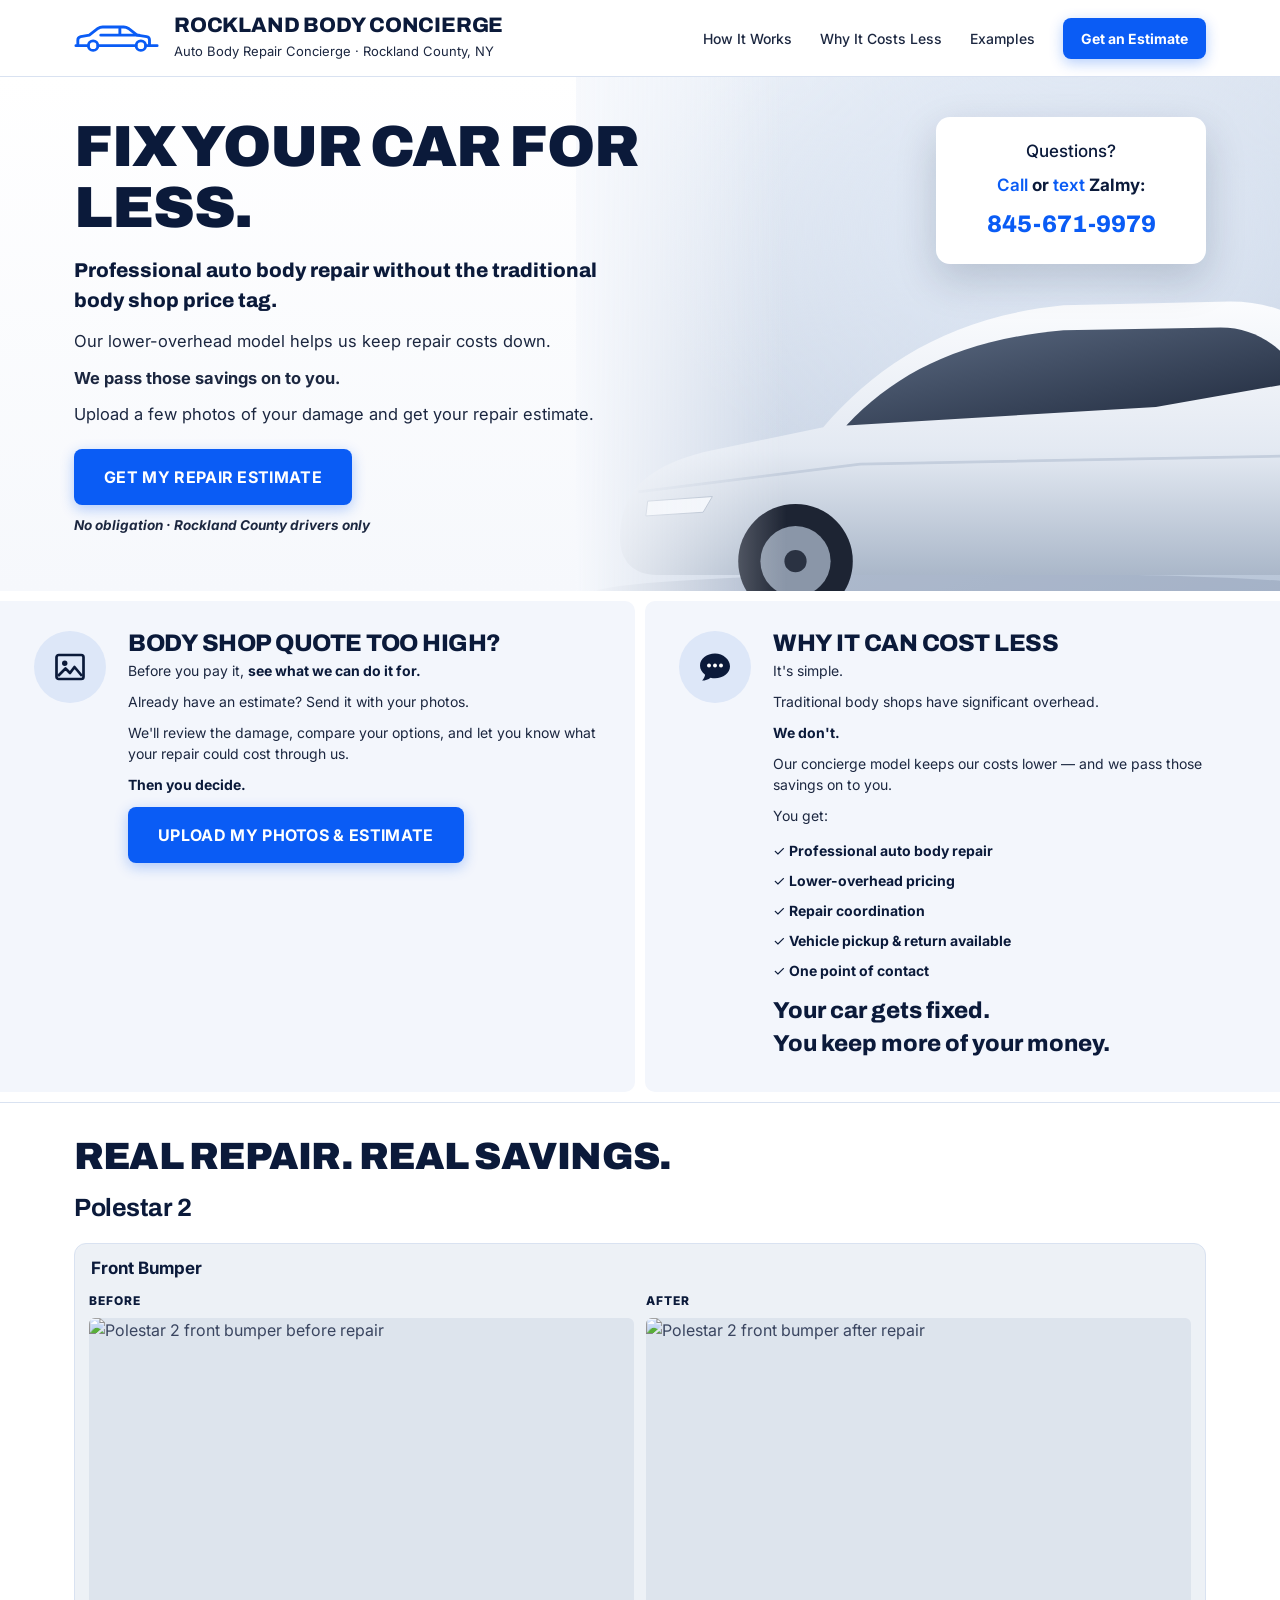
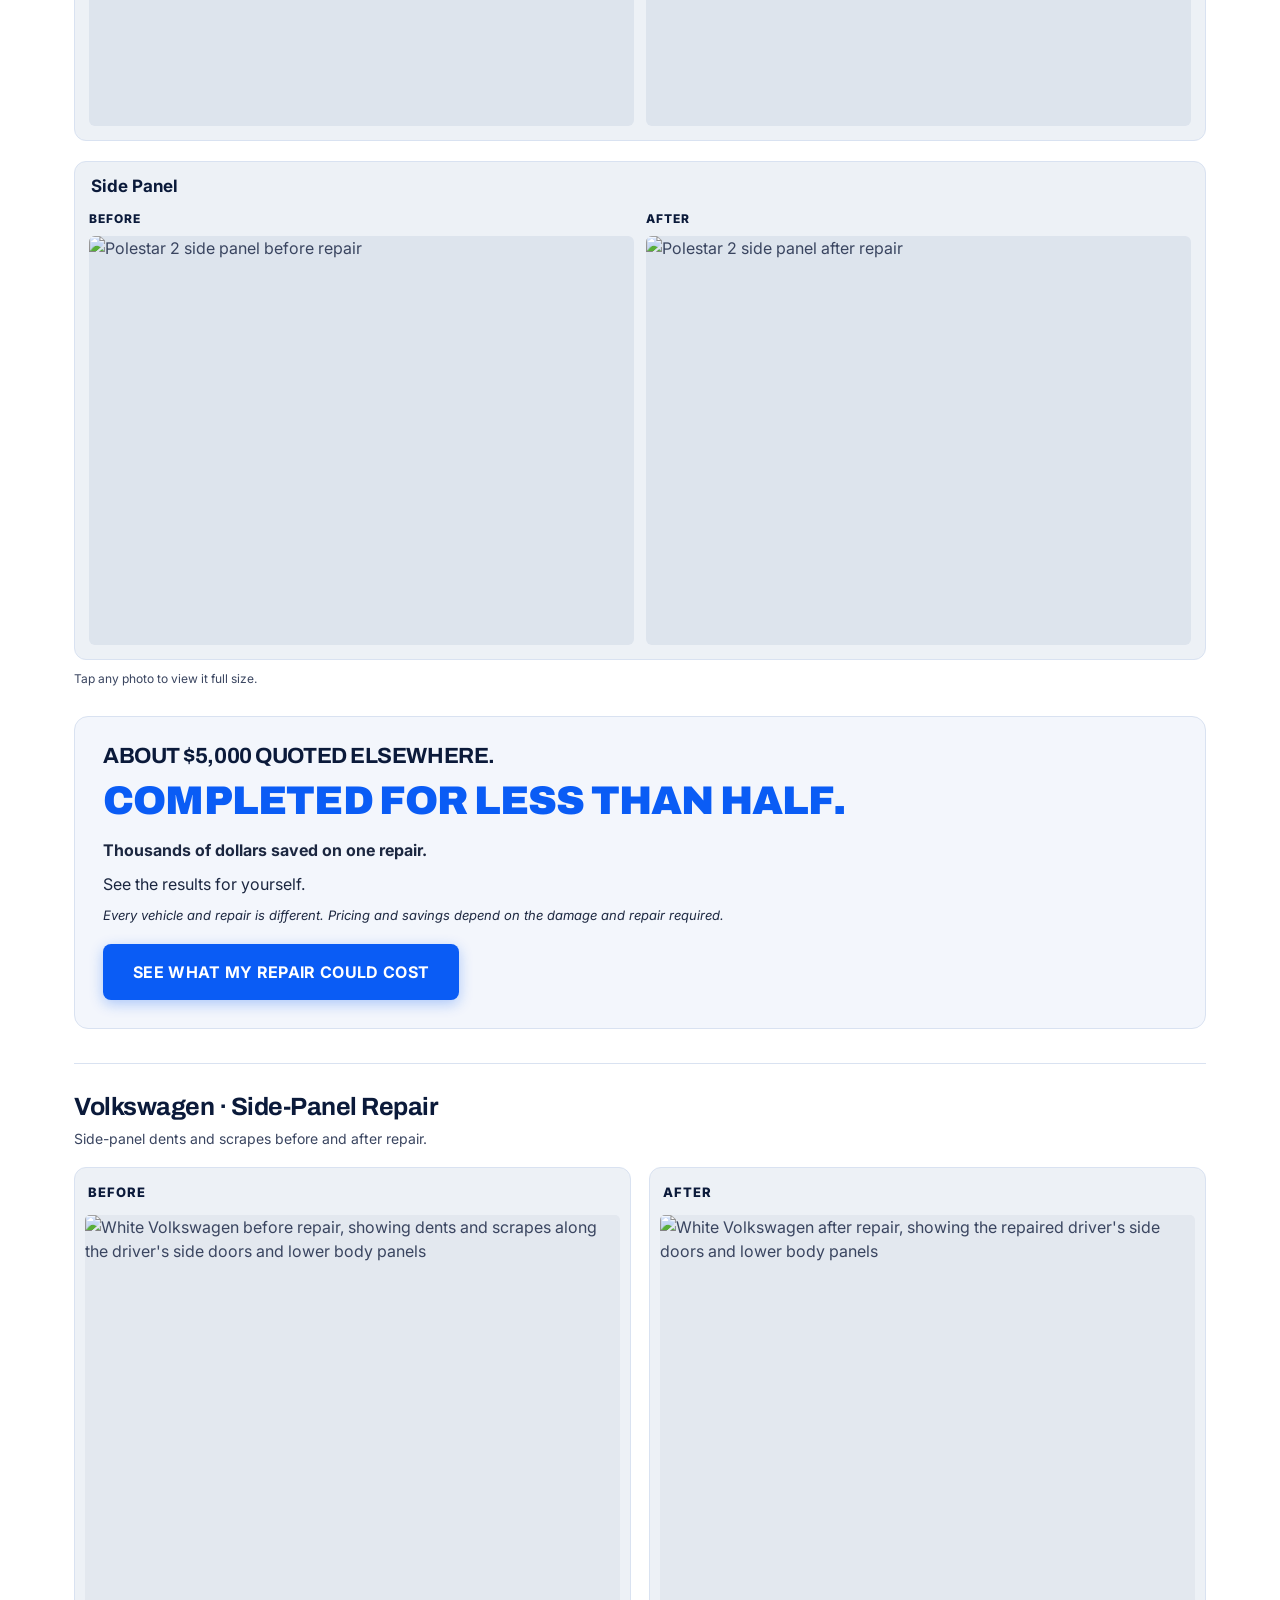
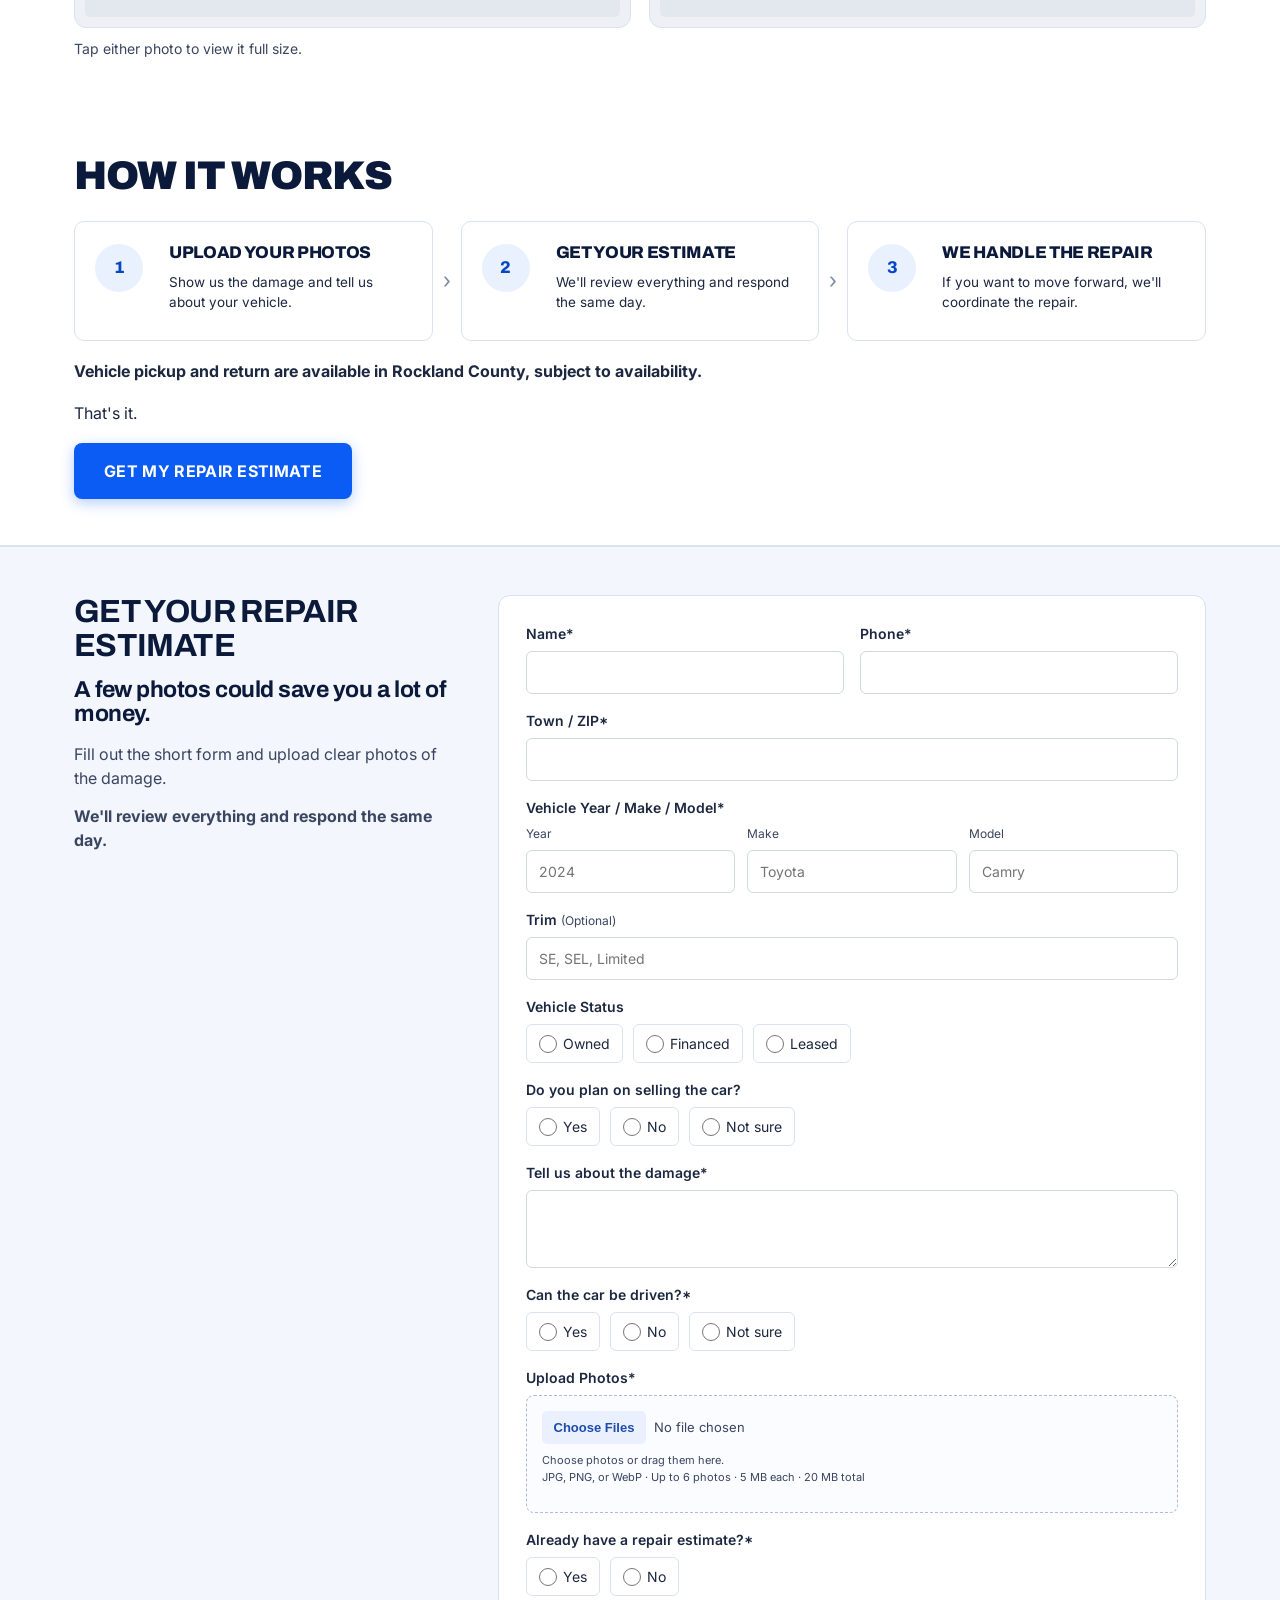
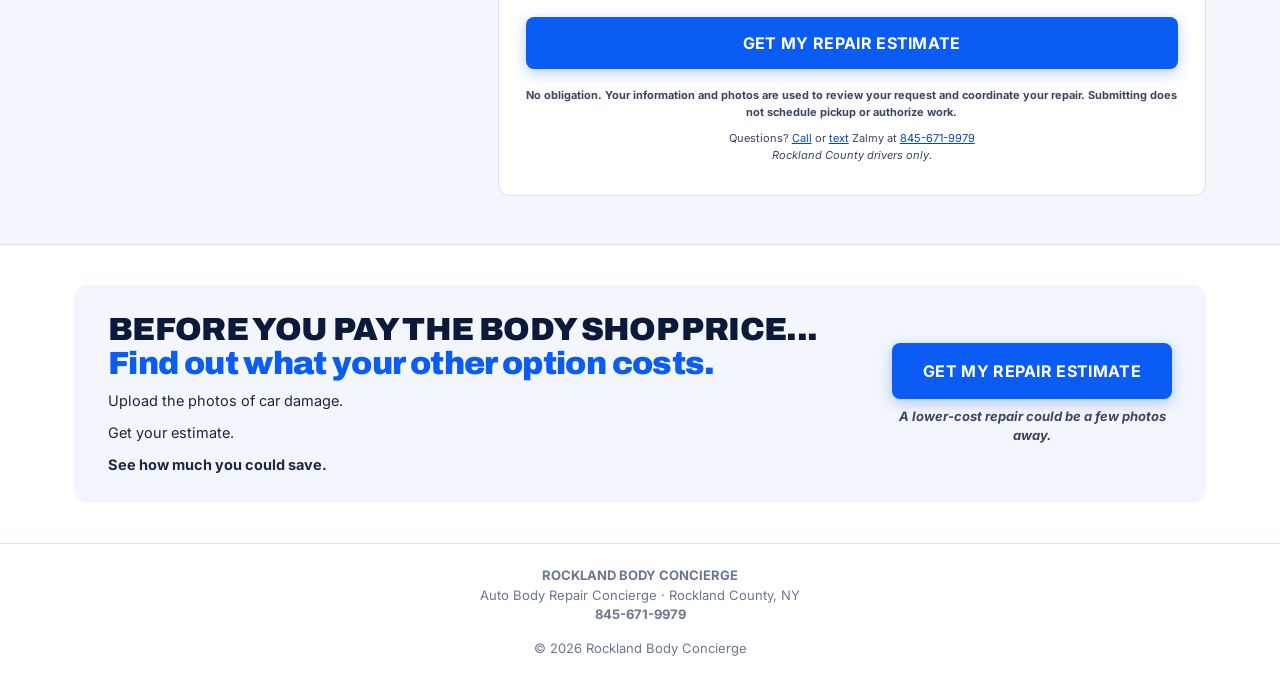
==== commit abc58c03: "Pair matching Polestar damage and repaired views in shared before-and-after frames" ====
--- a/index.html
+++ b/index.html
@@ -189,6 +189,20 @@
 .volkswagen-comparison a{display:flex;align-items:center;justify-content:center;aspect-ratio:4/3;overflow:hidden;border-radius:5px;background:#e3e8ef}
 .volkswagen-comparison img{display:block;width:100%;height:100%;object-fit:contain}
 @media(max-width:600px){.volkswagen-comparison{grid-template-columns:1fr;gap:12px}}
+
+.polestar-pairs{display:grid;gap:20px}
+.polestar-pair{border:1px solid var(--line);border-radius:12px;background:#edf1f6;padding:14px}
+.polestar-pair h3{font-family:Inter,sans-serif;font-size:17px;letter-spacing:0;margin:2px 2px 14px}
+.polestar-pair-images{display:grid;grid-template-columns:1fr 1fr;gap:12px}
+.polestar-pair figure{min-width:0}
+.polestar-pair figcaption{font-size:12px;font-weight:800;letter-spacing:1px;color:var(--navy);margin:0 0 8px}
+.polestar-pair a{display:block;aspect-ratio:4/3;border-radius:6px;overflow:hidden;background:#dde4ed}
+.polestar-pair img{display:block;width:100%;height:100%;object-fit:cover}
+.bumper-pair .before{object-position:center 35%}
+.bumper-pair .after{object-position:center 33%}
+.side-pair .before{object-position:center 65%}
+.side-pair .after{object-position:center 63%}
+@media(max-width:560px){.polestar-pair{padding:10px}.polestar-pair-images{gap:8px}.polestar-pair a{aspect-ratio:3/4}.polestar-pair h3{font-size:15px}.side-pair .before{object-position:60% center}}
 </style>
 </head>
 <body>
@@ -261,7 +275,21 @@
 </div></div></section>
 <section class="gallery" id="examples"><div class="wrap">
 <h2>REAL REPAIR. REAL SAVINGS.</h2><h3 class="vehicle-title">Polestar 2</h3>
-<div class="repair-frames"><div class="collage-frame"><div class="frame-heading">BEFORE</div><div class="damage-collage"><a class="damage-tile damage-main" href="/rockland-body-concierge-site/assets/repairs/polestar-before-front-impact.jpg" target="_blank" rel="noopener" aria-label="Enlarge: Front bumper impact and displaced bodywork"><img src="/rockland-body-concierge-site/assets/repairs/polestar-before-front-impact.jpg" alt="Front bumper impact and displaced bodywork" loading="lazy" width="709" height="1536"></a><a class="damage-tile sideways" href="/rockland-body-concierge-site/assets/repairs/polestar-before-front-wide.jpg" target="_blank" rel="noopener" aria-label="Enlarge: Wider view of the damaged front bumper and hood"><img src="/rockland-body-concierge-site/assets/repairs/polestar-before-front-wide.jpg" alt="Wider view of the damaged front bumper and hood" loading="lazy" width="709" height="1536"></a><a class="damage-tile sideways" href="/rockland-body-concierge-site/assets/repairs/polestar-before-door-wide.jpg" target="_blank" rel="noopener" aria-label="Enlarge: Wide view of side-door dents and scrapes"><img src="/rockland-body-concierge-site/assets/repairs/polestar-before-door-wide.jpg" alt="Wide view of side-door dents and scrapes" loading="lazy" width="709" height="1536"></a><a class="damage-tile" href="/rockland-body-concierge-site/assets/repairs/polestar-before-upper-body.jpg" target="_blank" rel="noopener" aria-label="Enlarge: Upper body and window-area damage"><img src="/rockland-body-concierge-site/assets/repairs/polestar-before-upper-body.jpg" alt="Upper body and window-area damage" loading="lazy" width="709" height="1536"></a><a class="damage-tile sideways screenshot-tile" href="/rockland-body-concierge-site/assets/repairs/polestar-before-front-context.jpg" target="_blank" rel="noopener" aria-label="Enlarge: Front-corner damage shown in the original video screenshot"><img src="/rockland-body-concierge-site/assets/repairs/polestar-before-front-context.jpg" alt="Front-corner damage shown in the original video screenshot" loading="lazy" width="709" height="1536"></a><a class="damage-tile sideways" href="/rockland-body-concierge-site/assets/repairs/polestar-before-front-wheel.jpg" target="_blank" rel="noopener" aria-label="Enlarge: Front bumper separation beside the wheel"><img src="/rockland-body-concierge-site/assets/repairs/polestar-before-front-wheel.jpg" alt="Front bumper separation beside the wheel" loading="lazy" width="709" height="1536"></a><a class="damage-tile sideways" href="/rockland-body-concierge-site/assets/repairs/polestar-before-door-close.jpg" target="_blank" rel="noopener" aria-label="Enlarge: Close-up of deep lower-door dents"><img src="/rockland-body-concierge-site/assets/repairs/polestar-before-door-close.jpg" alt="Close-up of deep lower-door dents" loading="lazy" width="709" height="1536"></a></div></div><div class="collage-frame"><div class="frame-heading">AFTER</div><div class="after-collage"><a class="after-tile" href="/rockland-body-concierge-site/assets/repairs/polestar-after-front-full.webp" target="_blank" rel="noopener"><img src="/rockland-body-concierge-site/assets/repairs/polestar-after-front-full.webp" alt="Polestar 2 full front after repair, extracted from the post-repair video" loading="lazy"><span>Full front</span></a><a class="after-tile" href="/rockland-body-concierge-site/assets/repairs/polestar-after-bumper-detail.webp" target="_blank" rel="noopener"><img src="/rockland-body-concierge-site/assets/repairs/polestar-after-bumper-detail.webp" alt="Polestar 2 bumper detail after repair, extracted from the post-repair video" loading="lazy"><span>Bumper detail</span></a><a class="after-tile" href="/rockland-body-concierge-site/assets/repairs/polestar-after-front-corner.webp" target="_blank" rel="noopener"><img src="/rockland-body-concierge-site/assets/repairs/polestar-after-front-corner.webp" alt="Polestar 2 front corner after repair, extracted from the post-repair video" loading="lazy"><span>Front corner</span></a><a class="after-tile" href="/rockland-body-concierge-site/assets/repairs/polestar-door-after.webp" target="_blank" rel="noopener"><img src="/rockland-body-concierge-site/assets/repairs/polestar-door-after.webp" alt="Polestar 2 side panel after repair, extracted from the post-repair video" loading="lazy"><span>Side panel</span></a></div></div></div>
+<div class="polestar-pairs">
+<article class="polestar-pair bumper-pair" aria-labelledby="polestar-bumper-title">
+<h3 id="polestar-bumper-title">Front Bumper</h3>
+<div class="polestar-pair-images">
+<figure><figcaption>BEFORE</figcaption><a href="/rockland-body-concierge-site/assets/repairs/polestar-before-front-impact.jpg" target="_blank" rel="noopener" aria-label="View full-size Polestar front bumper before repair"><img class="before" src="/rockland-body-concierge-site/assets/repairs/polestar-before-front-impact.jpg" alt="Polestar 2 front bumper before repair" width="709" height="1536" loading="lazy" decoding="async"></a></figure>
+<figure><figcaption>AFTER</figcaption><a href="/rockland-body-concierge-site/assets/repairs/polestar-after-bumper-detail.webp" target="_blank" rel="noopener" aria-label="View full-size Polestar front bumper after repair"><img class="after" src="/rockland-body-concierge-site/assets/repairs/polestar-after-bumper-detail.webp" alt="Polestar 2 front bumper after repair" width="720" height="1280" loading="lazy" decoding="async"></a></figure>
+</div></article>
+<article class="polestar-pair side-pair" aria-labelledby="polestar-side-title">
+<h3 id="polestar-side-title">Side Panel</h3>
+<div class="polestar-pair-images">
+<figure><figcaption>BEFORE</figcaption><a href="/rockland-body-concierge-site/assets/repairs/polestar-door-before.webp" target="_blank" rel="noopener" aria-label="View full-size Polestar side panel before repair"><img class="before" src="/rockland-body-concierge-site/assets/repairs/polestar-door-before.webp" alt="Polestar 2 side panel before repair" width="1536" height="709" loading="lazy" decoding="async"></a></figure>
+<figure><figcaption>AFTER</figcaption><a href="/rockland-body-concierge-site/assets/repairs/polestar-door-after.webp" target="_blank" rel="noopener" aria-label="View full-size Polestar side panel after repair"><img class="after" src="/rockland-body-concierge-site/assets/repairs/polestar-door-after.webp" alt="Polestar 2 side panel after repair" width="720" height="1280" loading="lazy" decoding="async"></a></figure>
+</div></article>
+</div>
+<p class="gallery-tip">Tap any photo to view it full size.</p>
 <div class="repair-savings"><h3>ABOUT $5,000 QUOTED ELSEWHERE.</h3><h2>COMPLETED FOR LESS THAN HALF.</h2>
 <p><strong>Thousands of dollars saved on one repair.</strong></p><p>See the results for yourself.</p>
 <p class="savings-note"><em>Every vehicle and repair is different. Pricing and savings depend on the damage and repair required.</em></p>
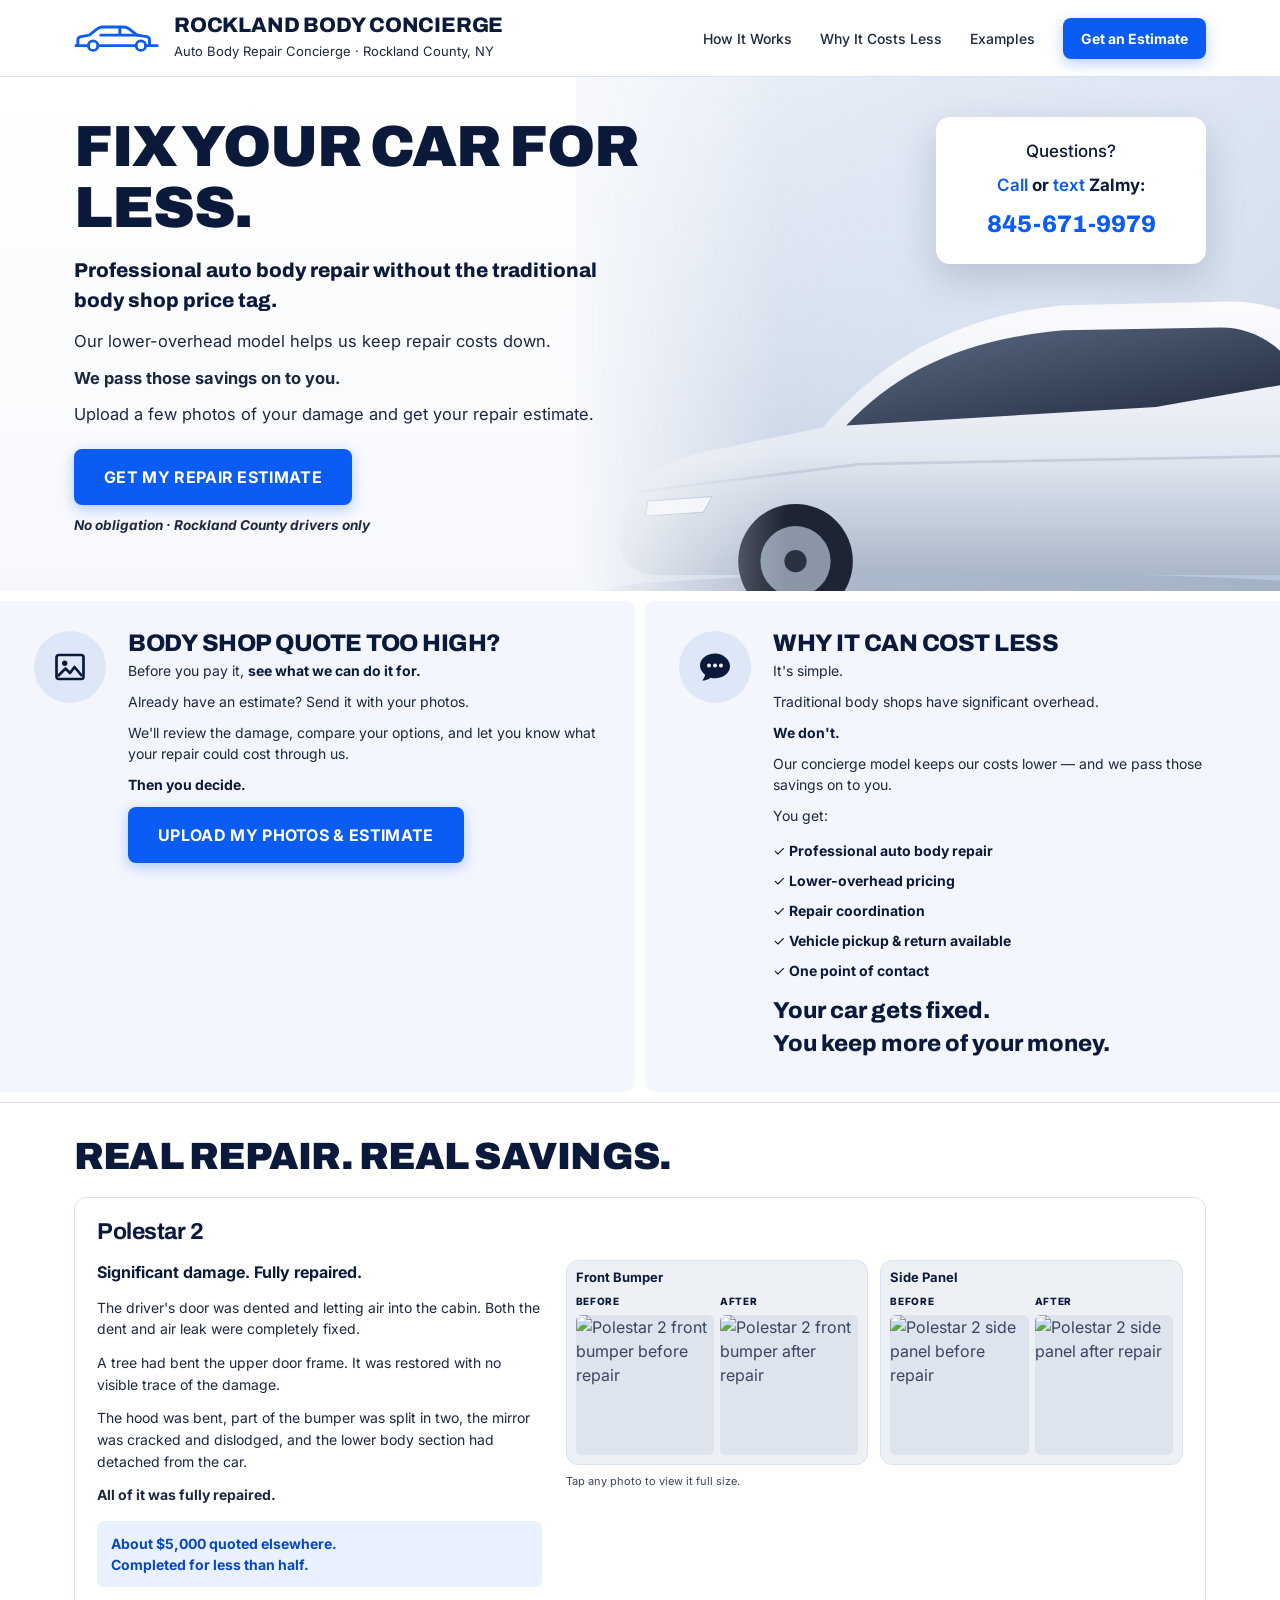
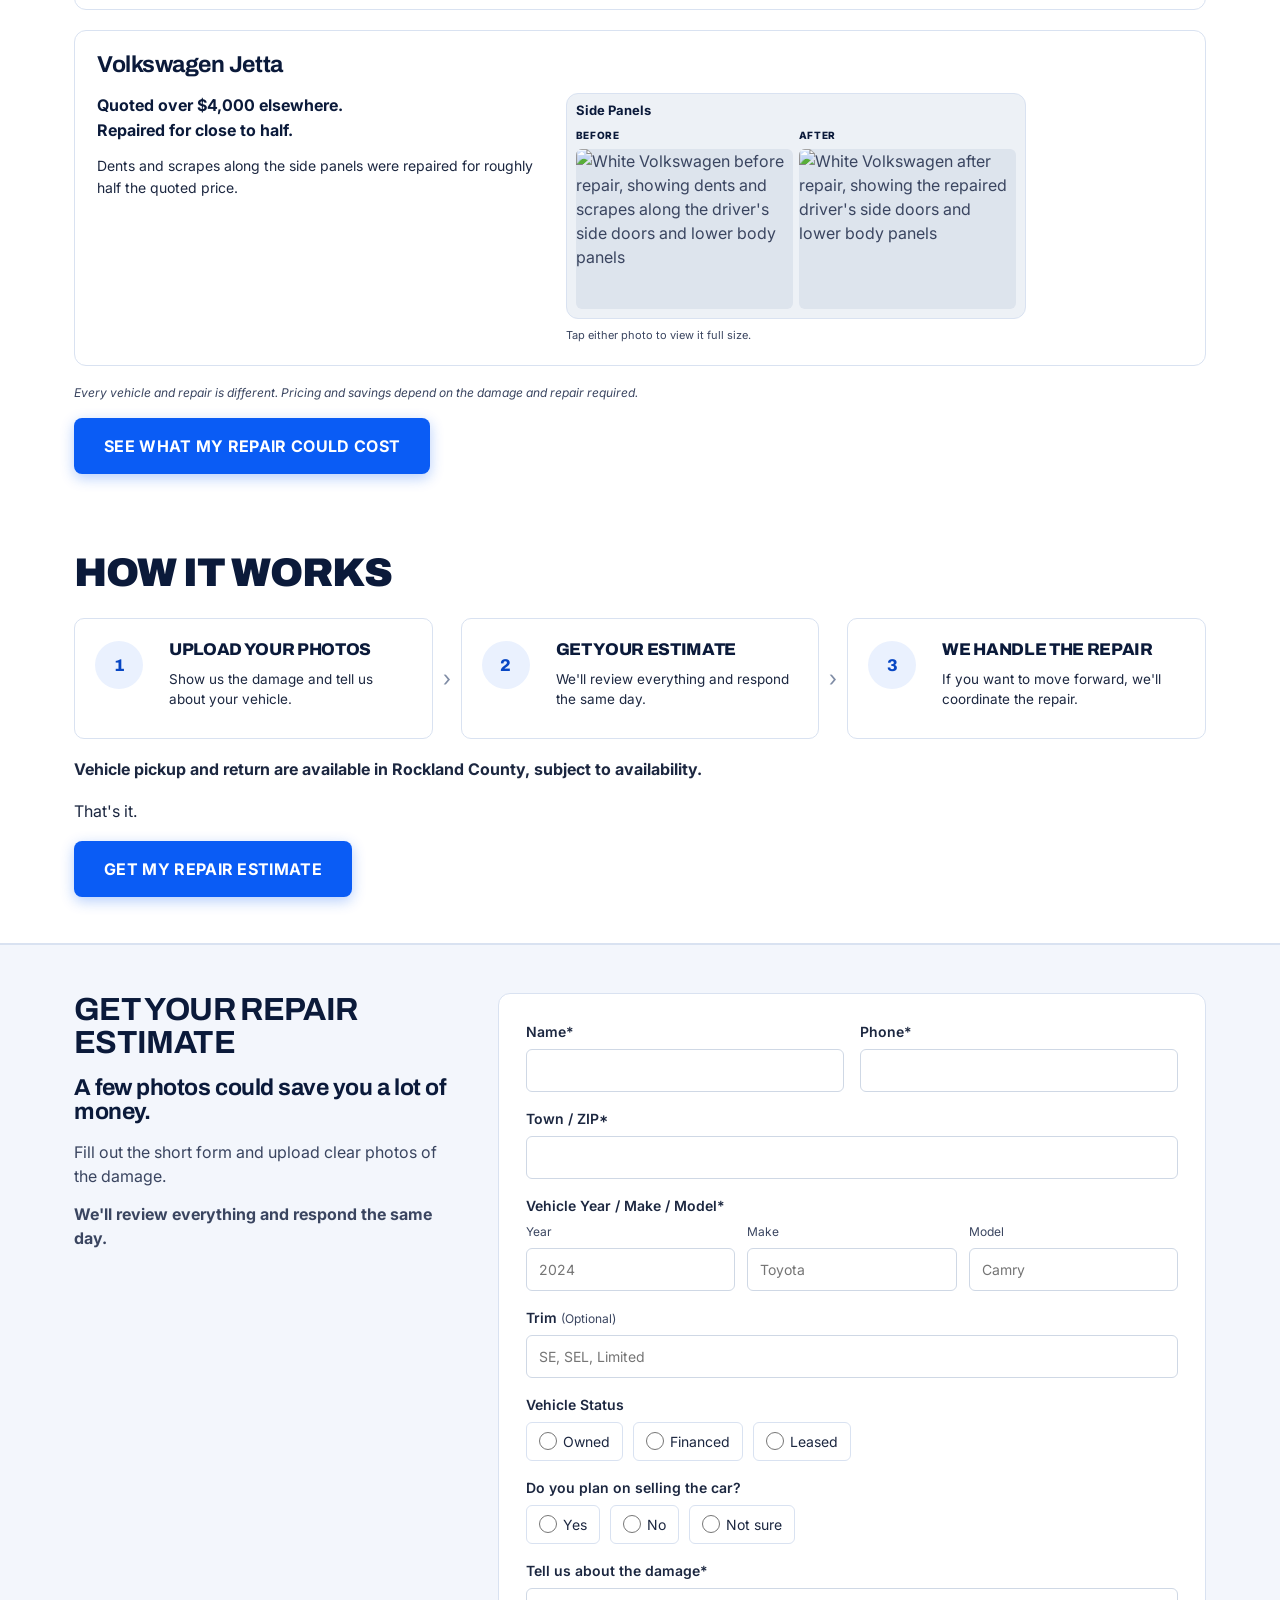
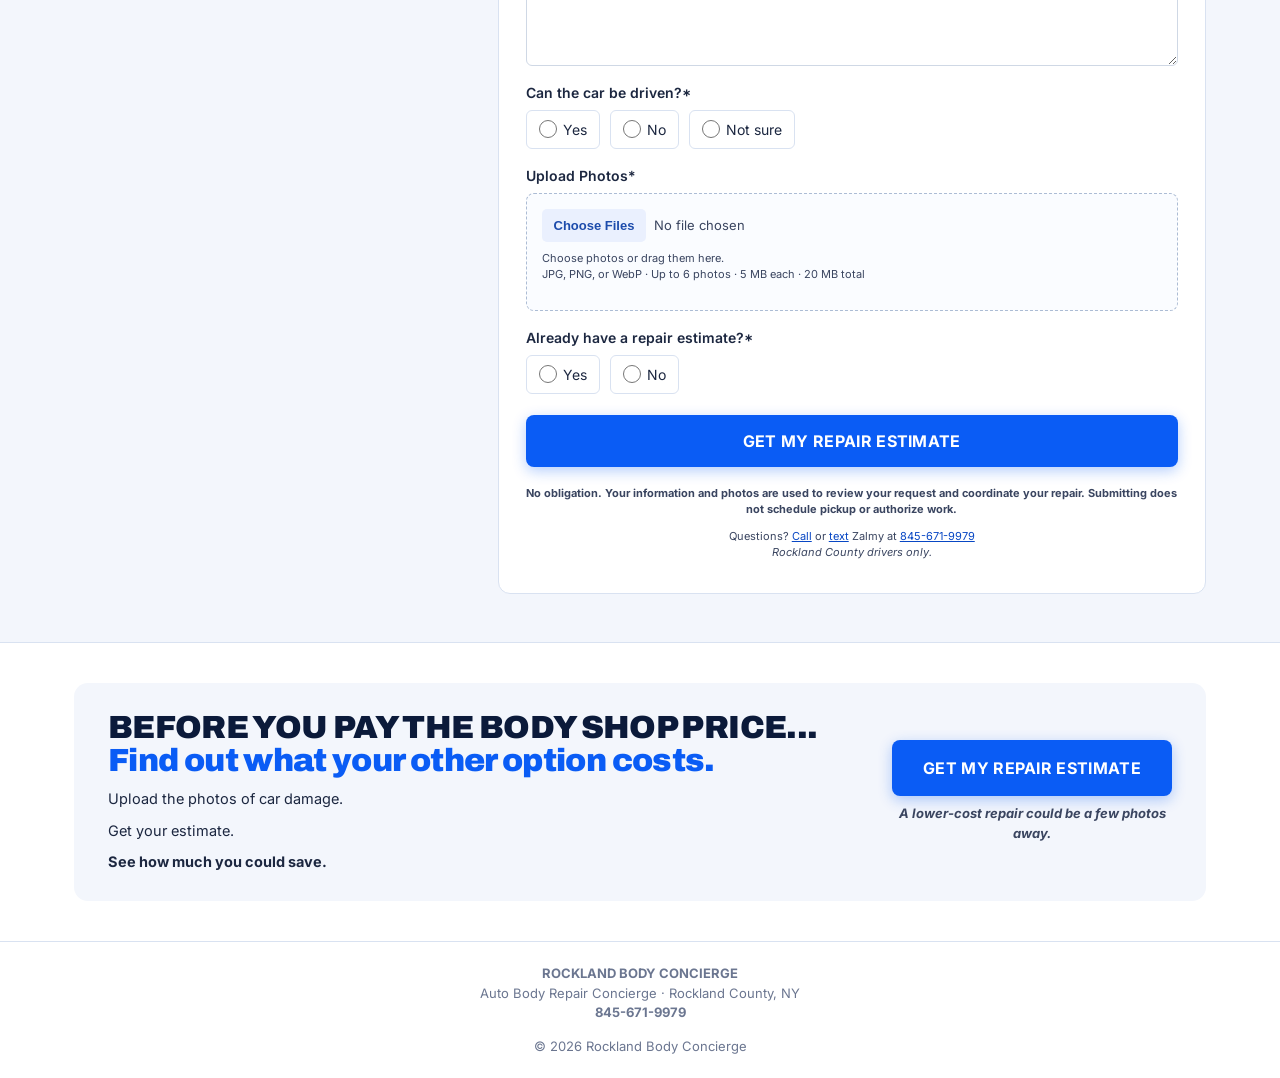
==== commit bbc04c79: "Add repair details and savings captions with compact before-and-after photos" ====
--- a/index.html
+++ b/index.html
@@ -203,6 +203,33 @@
 .side-pair .before{object-position:center 65%}
 .side-pair .after{object-position:center 63%}
 @media(max-width:560px){.polestar-pair{padding:10px}.polestar-pair-images{gap:8px}.polestar-pair a{aspect-ratio:3/4}.polestar-pair h3{font-size:15px}.side-pair .before{object-position:60% center}}
+
+/* Compact repair examples */
+.repair-case{border:1px solid var(--line);border-radius:12px;padding:22px;margin-top:20px;background:#fff}
+.repair-case .vehicle-title{font-size:23px;margin-bottom:16px}
+.repair-case-layout{display:grid;grid-template-columns:.9fr 1.25fr;gap:24px;align-items:start}
+.case-copy p{font-size:14px;line-height:1.55;margin-bottom:12px;color:var(--ink)}
+.case-copy .case-lead{font-size:16px;color:var(--navy)}
+.case-copy p:last-of-type{margin-bottom:0}
+.case-savings{font-size:14px;color:var(--blue-dark);background:var(--blue-soft);padding:12px 14px;border-radius:7px;margin-top:15px}
+.case-photos{min-width:0}
+.case-photos .polestar-pairs{grid-template-columns:1fr 1fr;gap:12px}
+.case-photos .polestar-pair{padding:9px}
+.case-photos .polestar-pair h3{font-size:13px;margin:1px 0 10px}
+.case-photos .polestar-pair-images{gap:6px}
+.case-photos .polestar-pair figcaption{font-size:10px;letter-spacing:.7px;margin-bottom:6px}
+.case-photos .polestar-pair a{aspect-ratio:auto;height:140px}
+.case-photos .side-pair .before{object-position:60% center}
+.case-photos .gallery-tip{font-size:11px;margin-top:8px}
+.jetta-pair{max-width:460px}
+.case-photos .jetta-pair a{height:160px}
+.case-photos .jetta-pair img{object-fit:cover}
+.case-photos .jetta-pair .polestar-pair-images figure:last-child img{object-position:center 68%}
+.gallery-disclaimer{font-size:12px;margin-top:18px}
+.gallery-cta{margin-top:16px}
+@media(max-width:960px){.repair-case-layout{grid-template-columns:1fr 1.2fr;gap:18px}.case-photos .polestar-pairs{grid-template-columns:1fr}.case-photos .polestar-pair a{height:125px}.case-photos .jetta-pair a{height:150px}}
+@media(max-width:640px){.repair-case{padding:16px}.repair-case-layout{grid-template-columns:1fr;gap:18px}.case-copy p{font-size:14px}.case-photos .polestar-pairs{grid-template-columns:1fr 1fr}.case-photos .polestar-pair a{height:120px}.case-photos .jetta-pair a{height:145px}.jetta-pair{max-width:none}}
+@media(max-width:420px){.case-photos .polestar-pairs{grid-template-columns:1fr}.case-photos .polestar-pair a{height:125px}}
 </style>
 </head>
 <body>
@@ -274,8 +301,19 @@
 </ul><h3 class="outcome">Your car gets fixed.</h3><h3 class="outcome">You keep more of your money.</h3>
 </div></div></section>
 <section class="gallery" id="examples"><div class="wrap">
-<h2>REAL REPAIR. REAL SAVINGS.</h2><h3 class="vehicle-title">Polestar 2</h3>
-<div class="polestar-pairs">
+<h2>REAL REPAIR. REAL SAVINGS.</h2>
+<article class="repair-case polestar-case" aria-labelledby="polestar-title">
+<h3 class="vehicle-title" id="polestar-title">Polestar 2</h3>
+<div class="repair-case-layout">
+<div class="case-copy">
+<p class="case-lead"><strong>Significant damage. Fully repaired.</strong></p>
+<p>The driver's door was dented and letting air into the cabin. Both the dent and air leak were completely fixed.</p>
+<p>A tree had bent the upper door frame. It was restored with no visible trace of the damage.</p>
+<p>The hood was bent, part of the bumper was split in two, the mirror was cracked and dislodged, and the lower body section had detached from the car.</p>
+<p><strong>All of it was fully repaired.</strong></p>
+<div class="case-savings"><strong>About $5,000 quoted elsewhere.<br>Completed for less than half.</strong></div>
+</div>
+<div class="case-photos"><div class="polestar-pairs">
 <article class="polestar-pair bumper-pair" aria-labelledby="polestar-bumper-title">
 <h3 id="polestar-bumper-title">Front Bumper</h3>
 <div class="polestar-pair-images">
@@ -289,21 +327,27 @@
 <figure><figcaption>AFTER</figcaption><a href="/rockland-body-concierge-site/assets/repairs/polestar-door-after.webp" target="_blank" rel="noopener" aria-label="View full-size Polestar side panel after repair"><img class="after" src="/rockland-body-concierge-site/assets/repairs/polestar-door-after.webp" alt="Polestar 2 side panel after repair" width="720" height="1280" loading="lazy" decoding="async"></a></figure>
 </div></article>
 </div>
-<p class="gallery-tip">Tap any photo to view it full size.</p>
-<div class="repair-savings"><h3>ABOUT $5,000 QUOTED ELSEWHERE.</h3><h2>COMPLETED FOR LESS THAN HALF.</h2>
-<p><strong>Thousands of dollars saved on one repair.</strong></p><p>See the results for yourself.</p>
-<p class="savings-note"><em>Every vehicle and repair is different. Pricing and savings depend on the damage and repair required.</em></p>
-<div class="btns"><a class="btn btn-primary" href="#estimate">SEE WHAT MY REPAIR COULD COST</a></div></div>
-
-<article class="volkswagen-repair" aria-labelledby="volkswagen-title">
-<h3 class="vehicle-title" id="volkswagen-title">Volkswagen · Side-Panel Repair</h3>
-<p>Side-panel dents and scrapes before and after repair.</p>
-<div class="volkswagen-comparison">
+<p class="gallery-tip">Tap any photo to view it full size.</p></div>
+</div>
+</article>
+<article class="repair-case jetta-case" aria-labelledby="volkswagen-title">
+<h3 class="vehicle-title" id="volkswagen-title">Volkswagen Jetta</h3>
+<div class="repair-case-layout">
+<div class="case-copy">
+<p class="case-lead"><strong>Quoted over $4,000 elsewhere.<br>Repaired for close to half.</strong></p>
+<p>Dents and scrapes along the side panels were repaired for roughly half the quoted price.</p>
+</div>
+<div class="case-photos">
+<div class="jetta-pair polestar-pair"><h3>Side Panels</h3><div class="polestar-pair-images">
 <figure><figcaption>BEFORE</figcaption><a href="/rockland-body-concierge-site/assets/repairs/volkswagen-before.webp" target="_blank" rel="noopener" aria-label="View full-size Volkswagen before repair photo"><img src="/rockland-body-concierge-site/assets/repairs/volkswagen-before.webp" alt="White Volkswagen before repair, showing dents and scrapes along the driver's side doors and lower body panels" width="1536" height="1167" loading="lazy" decoding="async"></a></figure>
 <figure><figcaption>AFTER</figcaption><a href="/rockland-body-concierge-site/assets/repairs/volkswagen-after.webp" target="_blank" rel="noopener" aria-label="View full-size Volkswagen after repair photo"><img src="/rockland-body-concierge-site/assets/repairs/volkswagen-after.webp" alt="White Volkswagen after repair, showing the repaired driver's side doors and lower body panels" width="1379" height="1536" loading="lazy" decoding="async"></a></figure>
-</div>
+</div></div>
 <p class="gallery-tip">Tap either photo to view it full size.</p>
+</div>
+</div>
 </article>
+<p class="gallery-disclaimer"><em>Every vehicle and repair is different. Pricing and savings depend on the damage and repair required.</em></p>
+<div class="btns gallery-cta"><a class="btn btn-primary" href="#estimate">SEE WHAT MY REPAIR COULD COST</a></div>
 </div></section>
 <section class="steps" id="how"><div class="wrap"><h2>HOW IT WORKS</h2><div class="step-row">
 <div class="step"><div class="num">1</div><div><h3>UPLOAD YOUR PHOTOS</h3><p>Show us the damage and tell us about your vehicle.</p></div></div>
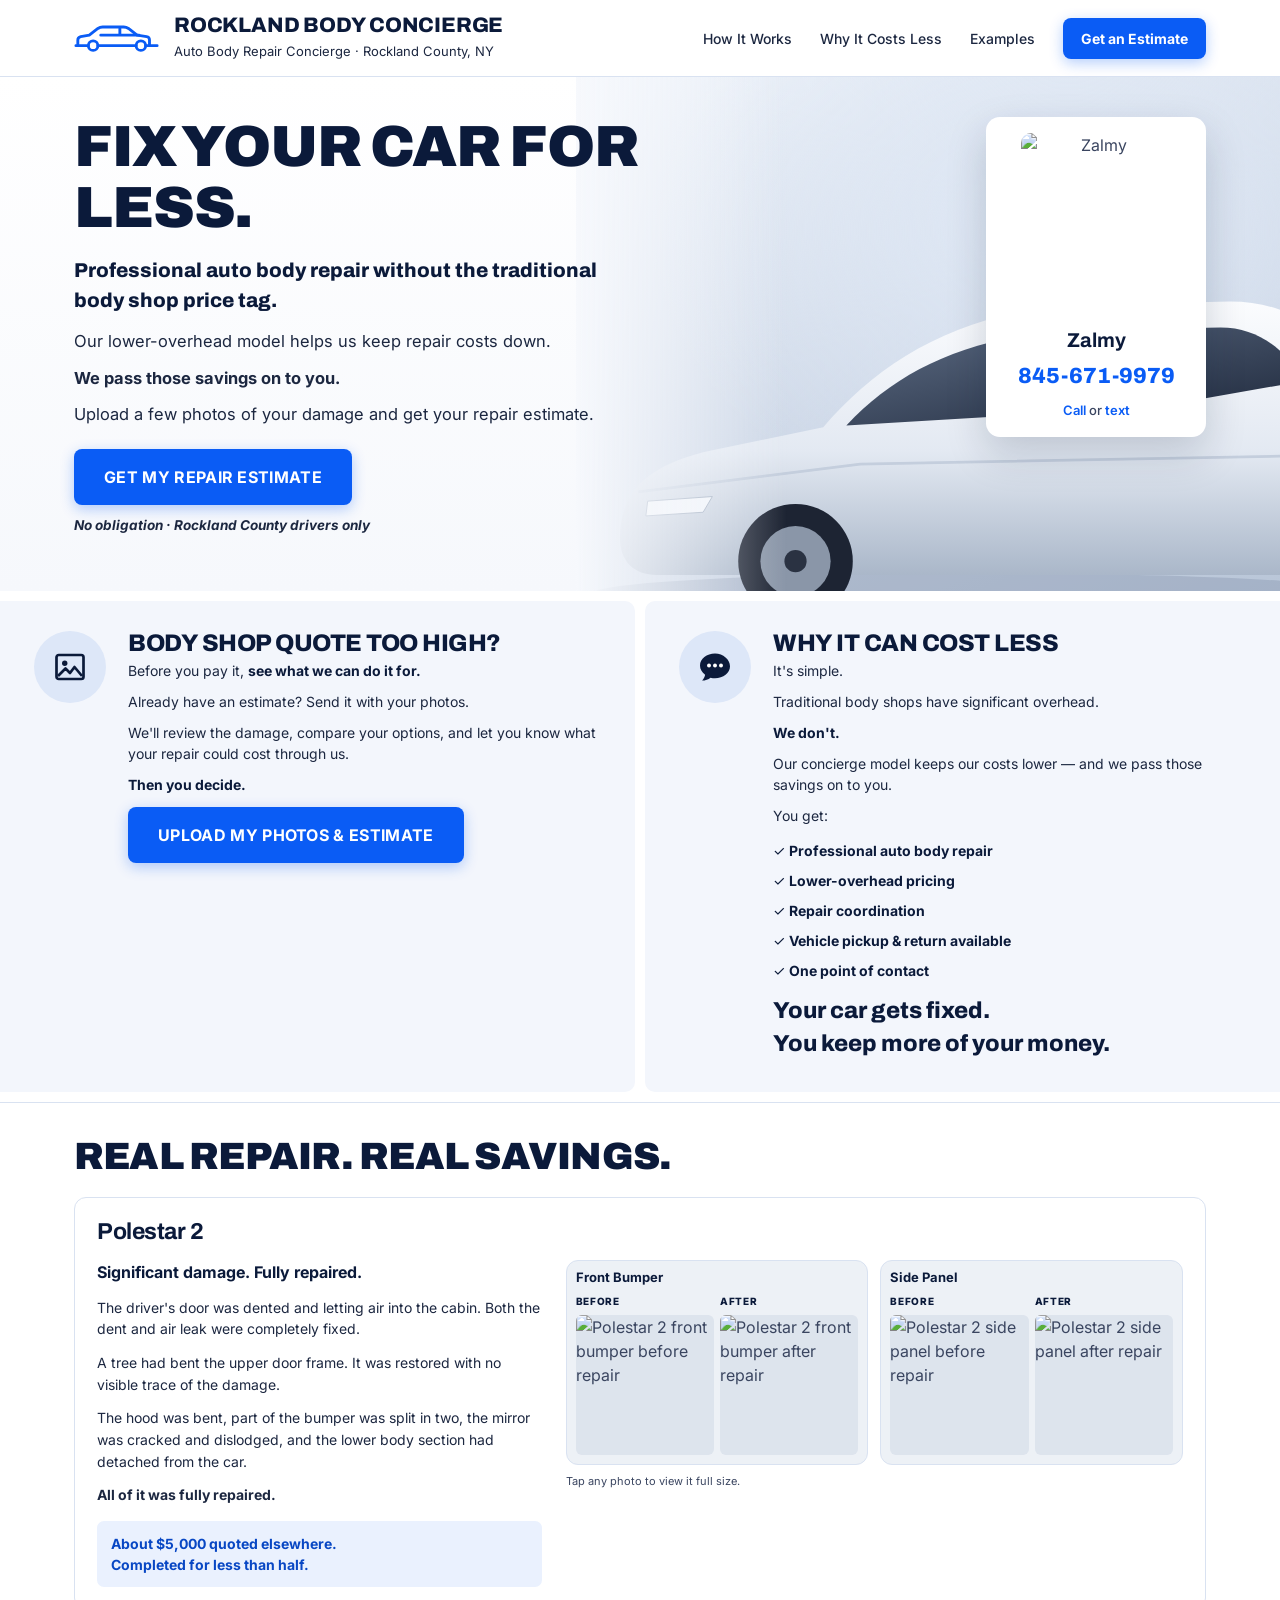
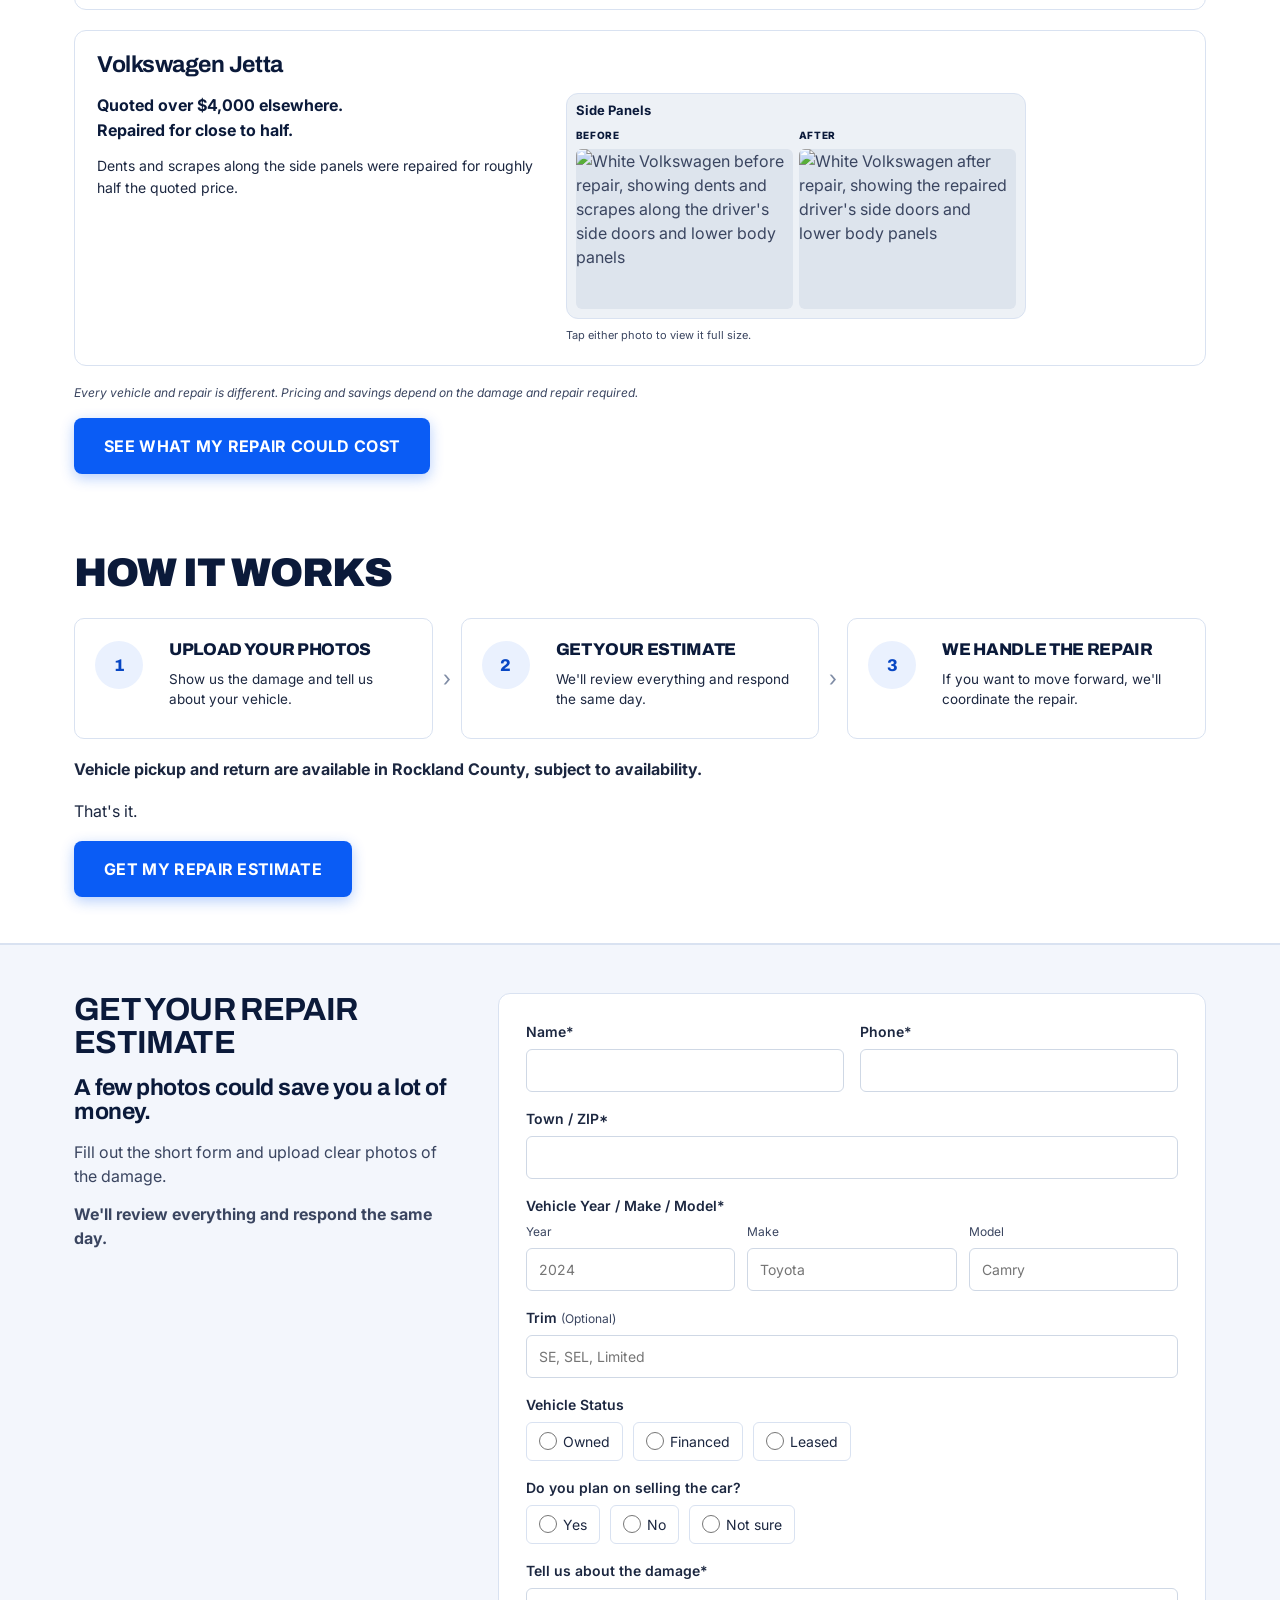
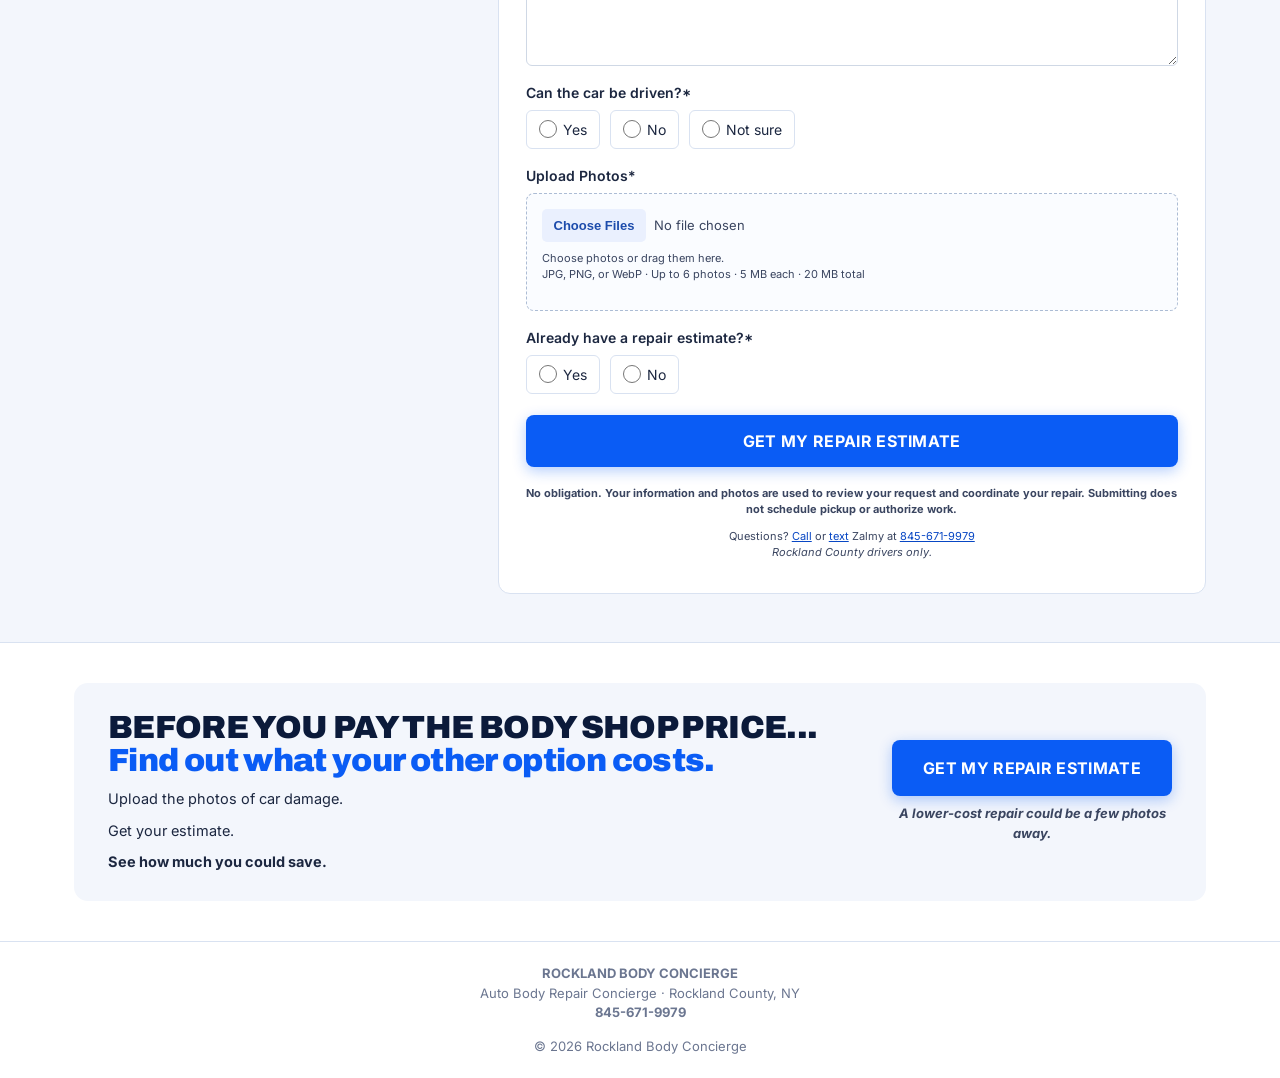
==== commit 81afc708: "Add Zalmy photo with name and phone number to hero contact card" ====
--- a/index.html
+++ b/index.html
@@ -230,6 +230,14 @@
 @media(max-width:960px){.repair-case-layout{grid-template-columns:1fr 1.2fr;gap:18px}.case-photos .polestar-pairs{grid-template-columns:1fr}.case-photos .polestar-pair a{height:125px}.case-photos .jetta-pair a{height:150px}}
 @media(max-width:640px){.repair-case{padding:16px}.repair-case-layout{grid-template-columns:1fr;gap:18px}.case-copy p{font-size:14px}.case-photos .polestar-pairs{grid-template-columns:1fr 1fr}.case-photos .polestar-pair a{height:120px}.case-photos .jetta-pair a{height:145px}.jetta-pair{max-width:none}}
 @media(max-width:420px){.case-photos .polestar-pairs{grid-template-columns:1fr}.case-photos .polestar-pair a{height:125px}}
+
+.contact-card.personal-card{width:220px;padding:16px;text-align:center;display:block}
+.personal-card .contact-portrait{display:block;width:150px;height:180px;object-fit:cover;object-position:center 40%;border-radius:10px;margin:0 auto 12px}
+.personal-card .contact-name{font-family:Archivo,Inter,sans-serif;font-size:20px;margin:0 0 5px;color:var(--navy)}
+.personal-card .contact-number{font-size:22px}
+.personal-card .personal-contact-actions{font-size:13px;margin:8px 0 0;color:var(--body)}
+.personal-card .personal-contact-actions a{font-family:Inter,sans-serif;font-size:13px;font-weight:600;color:var(--blue);display:inline}
+@media(max-width:960px){.contact-card.personal-card{width:200px;max-width:100%;padding:14px}.personal-card .contact-portrait{width:140px;height:165px}}
 </style>
 </head>
 <body>
@@ -278,7 +286,7 @@
 <p>Upload a few photos of your damage and get your repair estimate.</p>
 <div class="btns"><a class="btn btn-primary" href="#estimate">GET MY REPAIR ESTIMATE</a></div>
 <p class="fine"><strong>No obligation · Rockland County drivers only</strong></p>
-</div><aside class="contact-card"><p>Questions?</p><p><strong><a class="contact-action" href="tel:+18456719979">Call</a> or <a class="contact-action" href="sms:+18456719979">text</a> Zalmy:</strong></p><a href="tel:+18456719979">845-671-9979</a></aside></div></section>
+</div><aside class="contact-card personal-card" aria-label="Contact Zalmy"><img class="contact-portrait" src="/rockland-body-concierge-site/assets/team/zalmy-contact-photo.webp" alt="Zalmy" width="520" height="767" decoding="async"><p class="contact-name"><strong>Zalmy</strong></p><a class="contact-number" href="tel:+18456719979">845-671-9979</a><p class="personal-contact-actions"><a href="tel:+18456719979">Call</a> or <a href="sms:+18456719979">text</a></p></aside></div></section>
 <section class="duo">
 <div class="panel"><div class="badge" aria-hidden="true"><svg class="i"><use href="#img"/></svg></div><div>
 <h2>BODY SHOP QUOTE TOO HIGH?</h2>
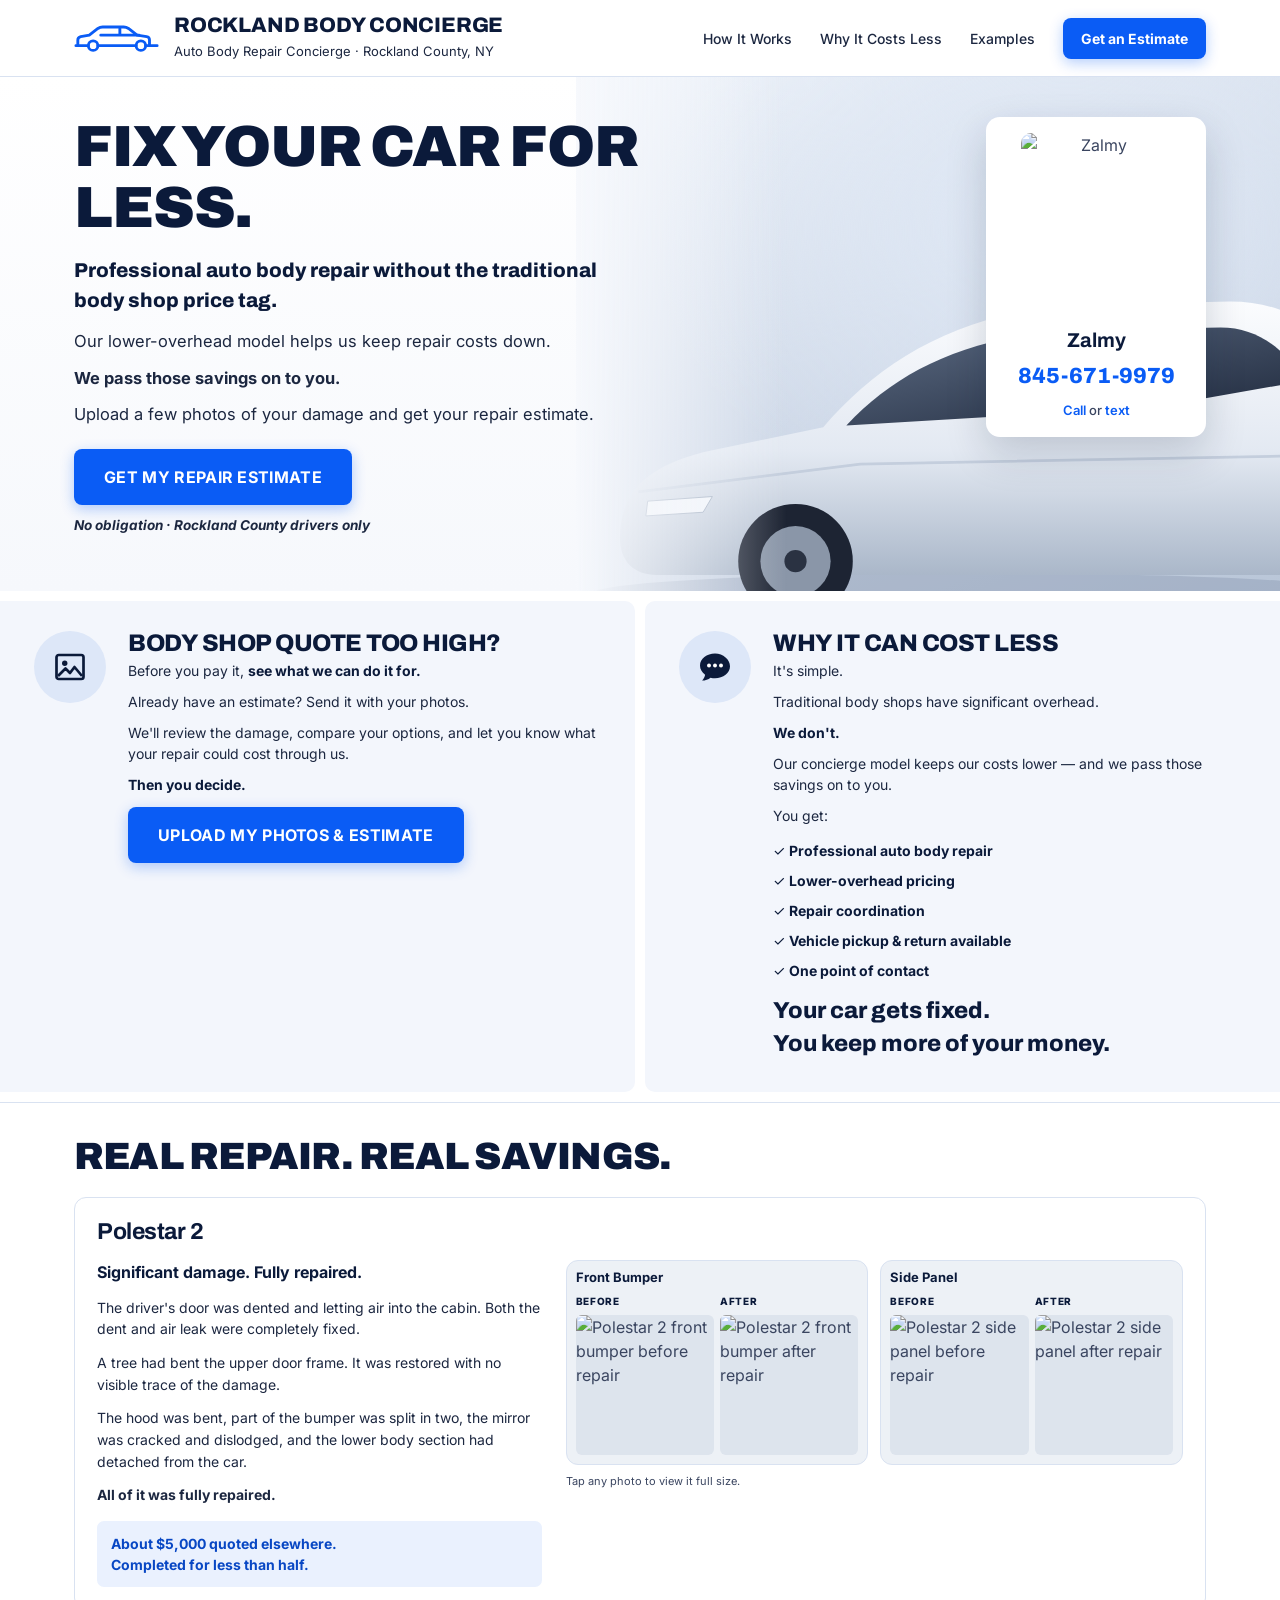
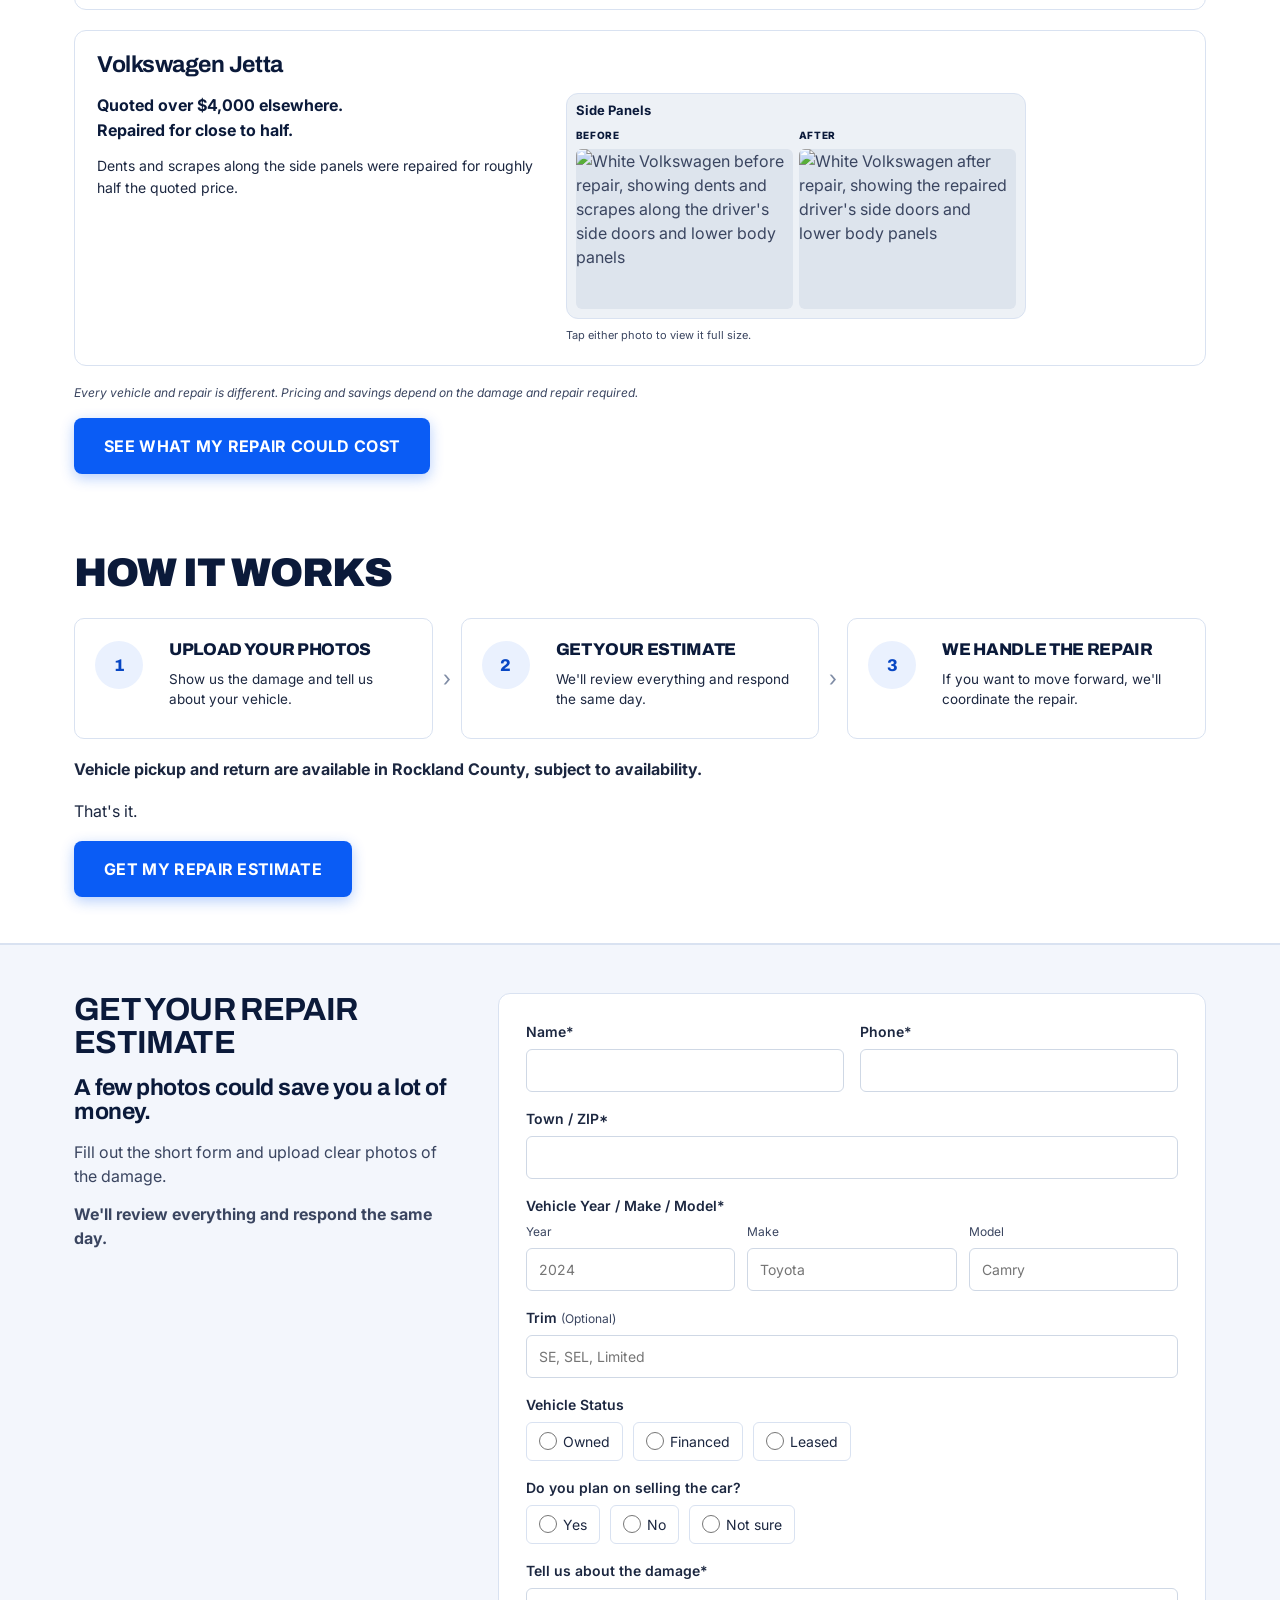
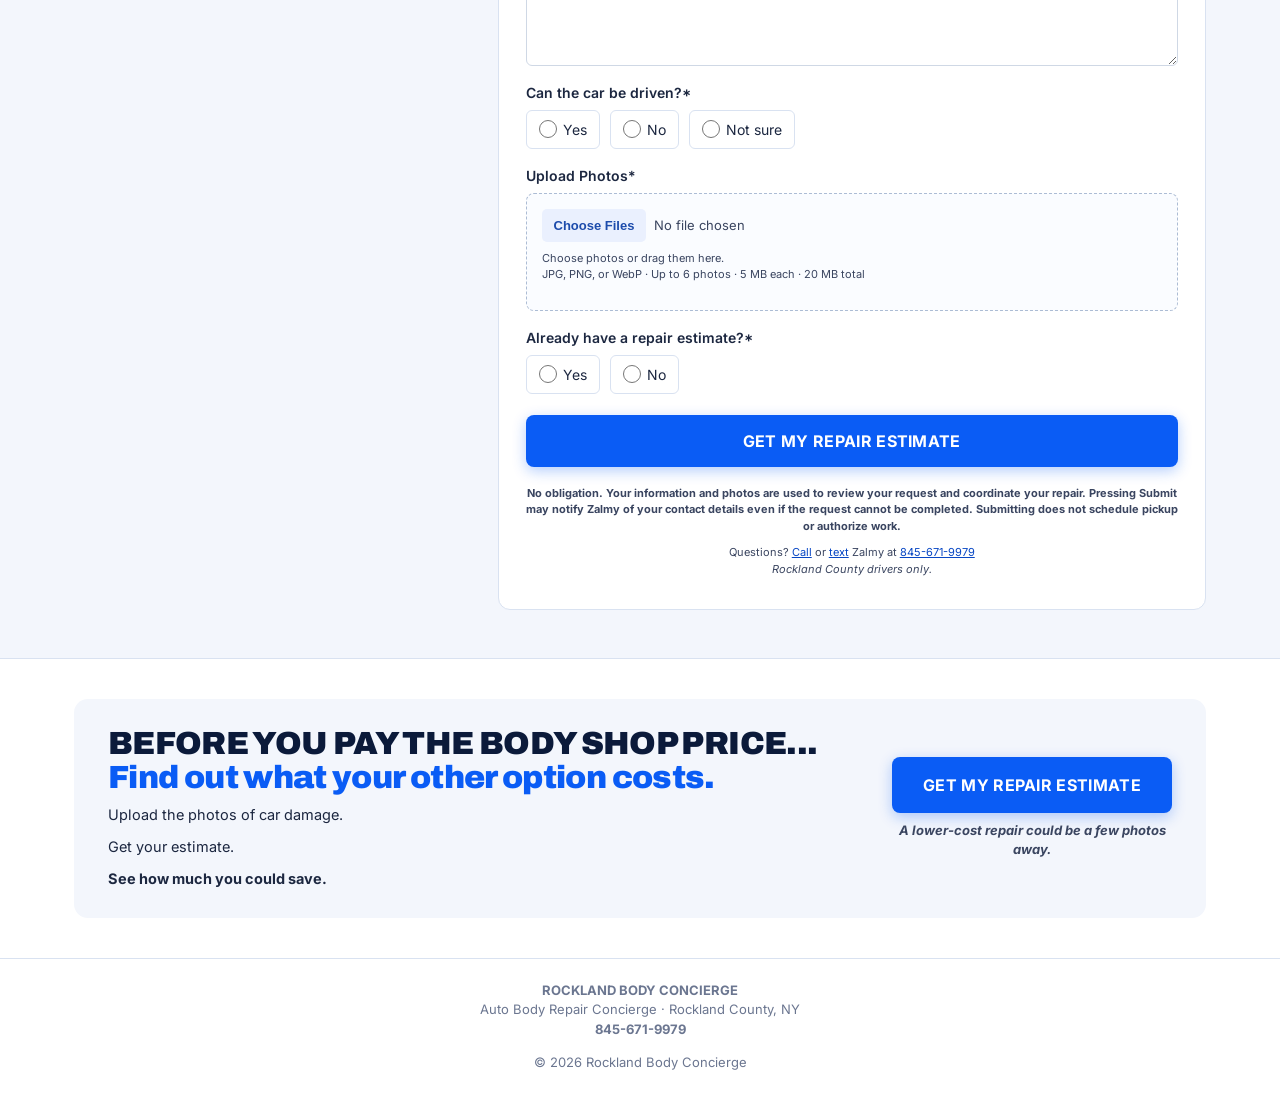
==== commit 596bb2b1: "Prepare submit-attempt notifications for the private backend" ====
--- a/index.html
+++ b/index.html
@@ -371,7 +371,7 @@
 </div><form class="form-card" id="estimate-form" onsubmit="return false">
 <noscript><p>Please enable JavaScript to send this form, or call/text Zalmy at 845-671-9979.</p></noscript><div class="grid"><div class="field"><label for="name">Name*</label><input id="name" name="name" type="text" autocomplete="name" required maxlength="100"></div><div class="field"><label for="estimate-phone">Phone*</label><input id="estimate-phone" name="phone" type="tel" autocomplete="tel" required minlength="7" maxlength="30"></div></div><div class="field" style="margin-top:16px"><label for="town">Town / ZIP*</label><input id="town" name="town" type="text" autocomplete="address-level2" required maxlength="100"></div><div class="field-label">Vehicle Year / Make / Model*</div><div class="vehicle-grid"><div class="field"><label class="optional" for="year">Year</label><input id="year" name="year" type="number" min="1900" max="2027" required placeholder="2024"></div><div class="field"><label class="optional" for="make">Make</label><input id="make" name="make" type="text" required maxlength="80" placeholder="Toyota"></div><div class="field"><label class="optional" for="model">Model</label><input id="model" name="model" type="text" required maxlength="80" placeholder="Camry"></div></div><div class="field" style="margin-top:16px"><label for="trim">Trim <span class="optional">(Optional)</span></label><input id="trim" name="trim" type="text" placeholder="SE, SEL, Limited" maxlength="80"></div>
 <fieldset><legend>Vehicle Status</legend><div class="status"><label><input type="radio" name="vehicleStatus" value="owned">Owned</label><label><input type="radio" name="vehicleStatus" value="financed">Financed</label><label><input type="radio" name="vehicleStatus" value="leased">Leased</label></div></fieldset><div class="field" id="lease-field" hidden><label for="leaseEnd">When does your lease end?</label><input id="leaseEnd" name="leaseEnd" type="date" disabled></div><fieldset><legend>Do you plan on selling the car?</legend><div class="status"><label><input type="radio" name="plansToSell" value="yes">Yes</label><label><input type="radio" name="plansToSell" value="no">No</label><label><input type="radio" name="plansToSell" value="unsure">Not sure</label></div></fieldset><div class="field" id="sale-field" hidden><label for="saleTiming">In how long do you plan to sell it?</label><input id="saleTiming" name="saleTiming" type="text" placeholder="e.g. 3 months, next year" maxlength="80" disabled></div><div class="field"><label for="damage">Tell us about the damage*</label><textarea id="damage" name="damage" required minlength="5" maxlength="2600"></textarea></div>
-<fieldset><legend>Can the car be driven?*</legend><div class="status"><label><input type="radio" name="drivable" value="yes" required>Yes</label><label><input type="radio" name="drivable" value="no">No</label><label><input type="radio" name="drivable" value="unsure">Not sure</label></div></fieldset><div class="field"><label for="photos">Upload Photos*</label><div class="upload" id="photo-zone"><input id="photos" name="photos" type="file" accept="image/jpeg,image/png,image/webp" multiple required aria-describedby="photo-help"><p class="note" id="photo-help">Choose photos or drag them here.<br>JPG, PNG, or WebP · Up to 6 photos · 5 MB each · 20 MB total</p><div class="photo-preview" id="photo-preview"></div></div></div><fieldset><legend>Already have a repair estimate?*</legend><div class="status"><label><input type="radio" name="hasQuote" value="yes" required>Yes</label><label><input type="radio" name="hasQuote" value="no">No</label></div></fieldset><div id="quote-fields" hidden><div class="field"><label for="quoteAmount">Current quote amount ($)*</label><input id="quoteAmount" name="quoteAmount" type="number" min="0" max="1000000" step="0.01" inputmode="decimal" placeholder="e.g. 4000" disabled></div><div class="field"><label for="existingEstimate">Upload your estimate <span class="optional">(Optional)</span></label><div class="upload"><input id="existingEstimate" name="existingEstimate" type="file" disabled accept="image/jpeg,image/png,image/webp"><p class="note">Upload a photo or screenshot of your estimate (JPG, PNG, or WebP). Up to 6 images and 20 MB total across both uploads; 5 MB per image.</p></div></div></div><div class="honeypot" aria-hidden="true"><label for="website">Website</label><input id="website" name="website" type="text" tabindex="-1" autocomplete="off"></div><p id="file-error" class="error" role="alert" hidden></p><button class="btn btn-primary" type="submit">GET MY REPAIR ESTIMATE</button><p class="privacy"><strong>No obligation. Your information and photos are used to review your request and coordinate your repair. Submitting does not schedule pickup or authorize work.</strong></p><p class="privacy">Questions? <a href="tel:+18456719979">Call</a> or <a href="sms:+18456719979">text</a> Zalmy at <a href="tel:+18456719979">845-671-9979</a><br><em>Rockland County drivers only.</em></p><div class="preview-feedback" id="submit-feedback" role="status" tabindex="-1" hidden></div>
+<fieldset><legend>Can the car be driven?*</legend><div class="status"><label><input type="radio" name="drivable" value="yes" required>Yes</label><label><input type="radio" name="drivable" value="no">No</label><label><input type="radio" name="drivable" value="unsure">Not sure</label></div></fieldset><div class="field"><label for="photos">Upload Photos*</label><div class="upload" id="photo-zone"><input id="photos" name="photos" type="file" accept="image/jpeg,image/png,image/webp" multiple required aria-describedby="photo-help"><p class="note" id="photo-help">Choose photos or drag them here.<br>JPG, PNG, or WebP · Up to 6 photos · 5 MB each · 20 MB total</p><div class="photo-preview" id="photo-preview"></div></div></div><fieldset><legend>Already have a repair estimate?*</legend><div class="status"><label><input type="radio" name="hasQuote" value="yes" required>Yes</label><label><input type="radio" name="hasQuote" value="no">No</label></div></fieldset><div id="quote-fields" hidden><div class="field"><label for="quoteAmount">Current quote amount ($)*</label><input id="quoteAmount" name="quoteAmount" type="number" min="0" max="1000000" step="0.01" inputmode="decimal" placeholder="e.g. 4000" disabled></div><div class="field"><label for="existingEstimate">Upload your estimate <span class="optional">(Optional)</span></label><div class="upload"><input id="existingEstimate" name="existingEstimate" type="file" disabled accept="image/jpeg,image/png,image/webp"><p class="note">Upload a photo or screenshot of your estimate (JPG, PNG, or WebP). Up to 6 images and 20 MB total across both uploads; 5 MB per image.</p></div></div></div><div class="honeypot" aria-hidden="true"><label for="website">Website</label><input id="website" name="website" type="text" tabindex="-1" autocomplete="off"></div><p id="file-error" class="error" role="alert" hidden></p><button class="btn btn-primary" type="submit">GET MY REPAIR ESTIMATE</button><p class="privacy"><strong>No obligation. Your information and photos are used to review your request and coordinate your repair. Pressing Submit may notify Zalmy of your contact details even if the request cannot be completed. Submitting does not schedule pickup or authorize work.</strong></p><p class="privacy">Questions? <a href="tel:+18456719979">Call</a> or <a href="sms:+18456719979">text</a> Zalmy at <a href="tel:+18456719979">845-671-9979</a><br><em>Rockland County drivers only.</em></p><div class="preview-feedback" id="submit-feedback" role="status" tabindex="-1" hidden></div>
 </form></div></section>
 <section class="final"><div class="wrap"><div class="box"><div>
 <h2>BEFORE YOU PAY THE BODY SHOP PRICE...<span>Find out what your other option costs.</span></h2>
@@ -382,7 +382,20 @@
 <script>
 const form=document.getElementById('estimate-form'),photos=document.getElementById('photos'),estimate=document.getElementById('existingEstimate'),fileError=document.getElementById('file-error'),previews=document.getElementById('photo-preview'),feedback=document.getElementById('submit-feedback'),submit=form.querySelector('button[type="submit"]');
 const allowedTypes=['image/jpeg','image/png','image/webp'];
-let previewUrls=[],busy=false,requestId=crypto.randomUUID();
+let previewUrls=[],busy=false,requestId=crypto.randomUUID(),activeAttempt=null;
+const attemptsUrl='https://rockland-body-backend.zalmy-c63.workers.dev/api/attempts';
+function sendAttempt(attempt,stage){
+ const data=new URLSearchParams({...attempt,stage});
+ fetch(attemptsUrl,{method:'POST',body:data,keepalive:true,credentials:'omit'}).catch(()=>{});
+}
+function beginAttempt(){
+ activeAttempt={attemptId:crypto.randomUUID(),requestId};
+ for(const key of ['name','phone','town','year','make','model','website'])activeAttempt[key]=form.elements[key].value.trim();
+ const stage=!checkPhotos()?'upload_failed':!form.checkValidity()?'validation_failed':'started';
+ sendAttempt(activeAttempt,stage);
+ return activeAttempt;
+}
+submit.addEventListener('click',()=>{if(!busy)beginAttempt();});
 document.getElementById('year').max=String(new Date().getFullYear()+1);
 function setLeaseState(){const leased=form.elements.vehicleStatus.value==='leased';document.getElementById('lease-field').hidden=!leased;document.getElementById('leaseEnd').disabled=!leased;}
 function setSaleState(){const selling=form.elements.plansToSell.value==='yes';document.getElementById('sale-field').hidden=!selling;document.getElementById('saleTiming').disabled=!selling;}
@@ -424,12 +437,15 @@
  return data;
 }
 form.addEventListener('submit',async e=>{
- e.preventDefault();if(busy||!checkPhotos()||!form.reportValidity())return;
+ e.preventDefault();if(busy)return;
+ const attempt=activeAttempt||beginAttempt();
+ if(!checkPhotos()){sendAttempt(attempt,'upload_failed');return;}
+ if(!form.reportValidity()){sendAttempt(attempt,'validation_failed');return;}
  const data=buildRequest();busy=true;submit.disabled=true;submit.textContent='Uploading…';feedback.hidden=true;
  const controls=Array.from(form.querySelectorAll('input,textarea'));const previous=controls.map(el=>el.disabled);controls.forEach(el=>el.disabled=true);
  try{
   await new Promise((resolve,reject)=>{
-   const xhr=new XMLHttpRequest();xhr.open('POST','https://rockland-body-backend.zalmy-c63.workers.dev/api/requests');xhr.timeout=90000;
+   const xhr=new XMLHttpRequest();xhr.open('POST','https://rockland-body-backend.zalmy-c63.workers.dev/api/requests');xhr.setRequestHeader('X-RBC-Attempt-ID',attempt.attemptId);xhr.timeout=90000;
    xhr.upload.onprogress=e=>{if(e.lengthComputable)submit.textContent=e.loaded===e.total?'Saving your request…':'Uploading '+Math.round(e.loaded/e.total*100)+'%';};
    xhr.onerror=()=>reject(new Error('We could not connect. Your details are still here—please try again or call/text 845-671-9979.'));
    xhr.ontimeout=()=>reject(new Error('That took longer than expected. Please retry; your details are still here.'));
@@ -437,8 +453,8 @@
    xhr.send(data);
   });
   form.reset();requestId=crypto.randomUUID();checkPhotos();feedback.classList.add('success');feedback.textContent='Your request is in. Zalmy will contact you to discuss your repair and price. Pickup and repairs will only be arranged after you approve.';
- }catch(error){feedback.classList.remove('success');feedback.textContent=error.message||'Unable to send. Please call or text 845-671-9979.';}
- finally{controls.forEach((el,i)=>el.disabled=previous[i]);setFormState();busy=false;submit.disabled=false;submit.textContent='GET MY REPAIR ESTIMATE';feedback.hidden=false;feedback.focus();}
+ }catch(error){sendAttempt(attempt,'connection_failed');feedback.classList.remove('success');feedback.textContent=error.message||'Unable to send. Please call or text 845-671-9979.';}
+ finally{activeAttempt=null;controls.forEach((el,i)=>el.disabled=previous[i]);setFormState();busy=false;submit.disabled=false;submit.textContent='GET MY REPAIR ESTIMATE';feedback.hidden=false;feedback.focus();}
 });
 setFormState();
 </script>
